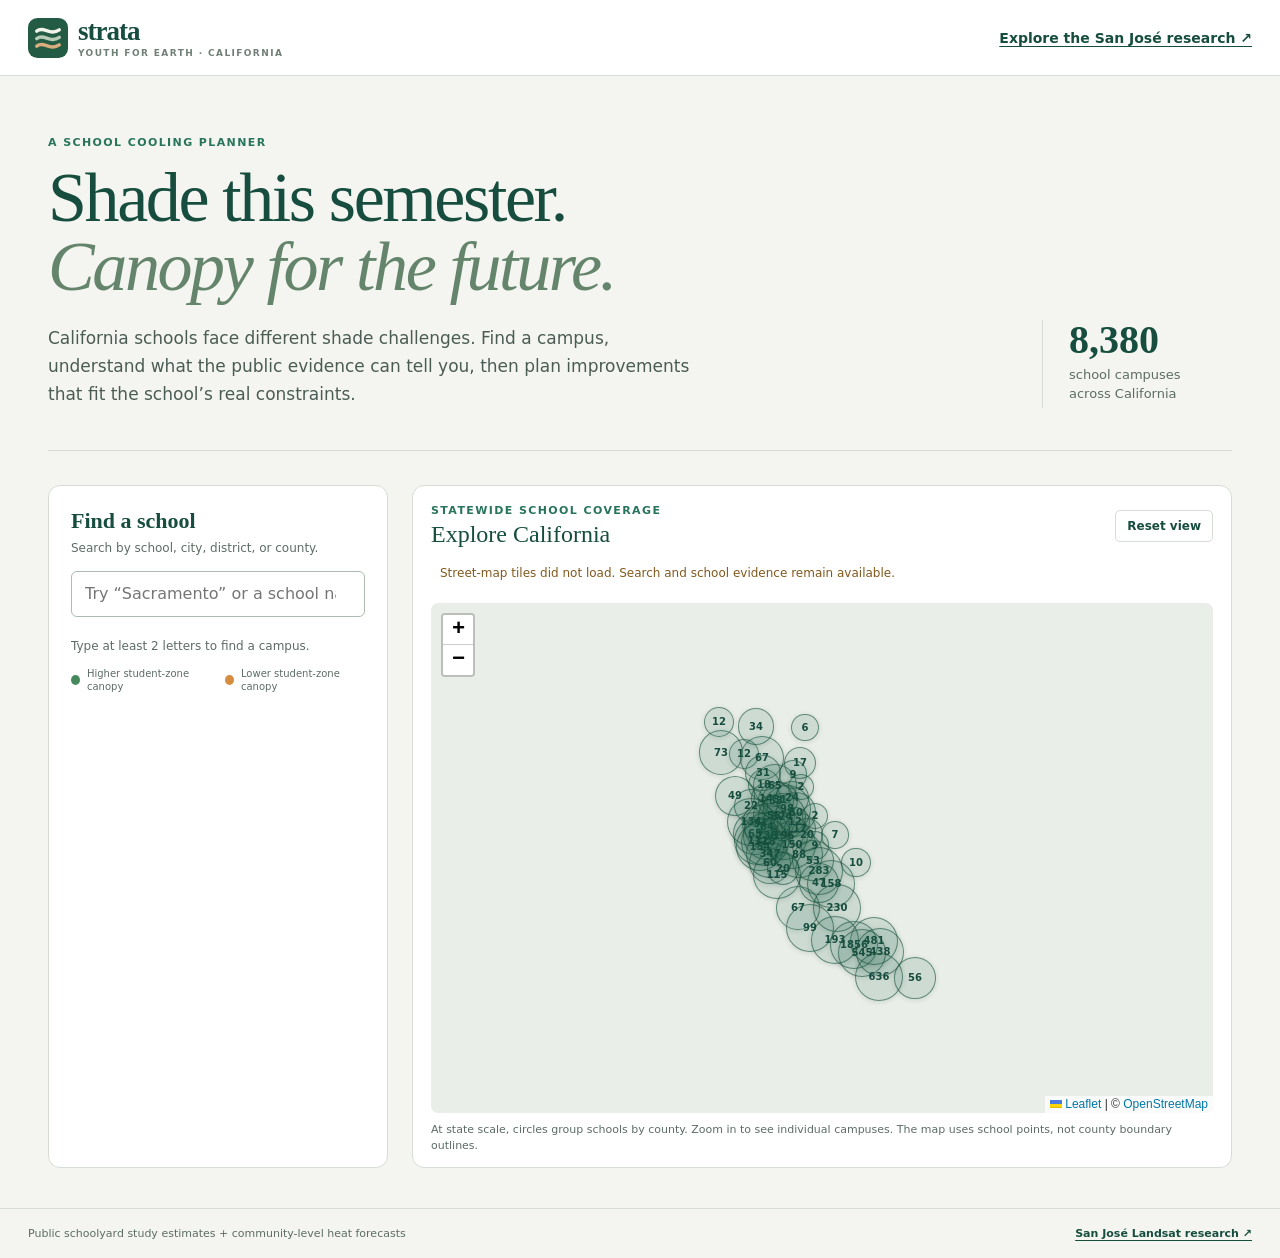
==== web/index.html @ df035cb2 "Add two-stage school cooling planner and exports" ====
<!doctype html>
<html lang="en">
<head>
  <meta charset="utf-8"><meta name="viewport" content="width=device-width, initial-scale=1">
  <meta name="theme-color" content="#f4f5f0">
  <meta name="description" content="Explore schoolyard tree canopy and dated heat-health context across California schools.">
  <title>Strata — Shade this semester. Canopy for the future.</title>
  <link rel="icon" href="icon.svg" type="image/svg+xml">
  <link rel="stylesheet" href="vendor/leaflet.css"><link rel="stylesheet" href="app.css">
</head>
<body>
  <header class="topbar"><a class="brand" href="/" aria-label="Strata home"><img src="icon.svg" alt="" width="40" height="40"><span>strata<small>YOUTH FOR EARTH · CALIFORNIA</small></span></a><a class="research-link" href="research.html">Explore the San José research ↗</a></header>
  <main>
    <section class="hero"><div><p class="eyebrow">A SCHOOL COOLING PLANNER</p><h1>Shade this semester.<br><em>Canopy for the future.</em></h1><p class="intro">California schools face different shade challenges. Find a campus, understand what the public evidence can tell you, then plan improvements that fit the school’s real constraints.</p></div><div class="hero-stat"><strong id="campus-total">—</strong><span>school campuses<br>across California</span></div></section>
    <section class="explorer" aria-label="California school explorer">
      <div class="search-panel"><label for="school-search">Find a school</label><p class="hint">Search by school, city, district, or county.</p><input id="school-search" type="search" autocomplete="off" placeholder="Try “Sacramento” or a school name" aria-controls="school-results"><div id="search-status" class="sr-only" role="status" aria-live="polite"></div><div id="school-results" class="results" aria-label="Matching schools"></div><p id="search-note" class="search-note">Type at least 2 letters to find a campus.</p><div class="map-legend"><span class="legend-dot high"></span>Higher student-zone canopy <span class="legend-dot low"></span>Lower student-zone canopy</div></div>
      <div class="map-wrap"><div class="map-heading"><div><p class="eyebrow">STATEWIDE SCHOOL COVERAGE</p><h2 id="map-heading">Explore California</h2></div><button id="map-reset" class="text-button" type="button">Reset view</button></div><p id="basemap-status" class="map-message" role="status" hidden>Street-map tiles did not load. Search and school evidence remain available.</p><div id="campus-map" role="region" tabindex="0" aria-label="Map of California school campuses"></div><p class="map-caption">At state scale, circles group schools by county. Zoom in to see individual campuses. The map uses school points, not county boundary outlines.</p></div>
    </section>
    <section id="evidence" class="evidence" aria-labelledby="evidence-title" hidden>
      <div class="evidence-heading"><div><p class="eyebrow">SCHOOL EVIDENCE</p><h2 id="evidence-title">Choose a campus</h2><p id="school-location" class="subhead"></p></div><button id="clear-selection" class="text-button" type="button">Clear selection</button></div>
      <div class="evidence-grid">
        <article class="evidence-card canopy-card"><p class="card-kicker">TREE CANOPY · 2024 STUDY LAYER</p><h3>Two different footprints</h3><div class="canopy-values"><div><span>Student-use areas</span><strong id="student-canopy">—</strong></div><div><span>Whole property</span><strong id="property-canopy">—</strong></div></div><p class="data-note">Study-reported canopy percentages for distinct areas. They cannot be subtracted to estimate usable shade. Values are estimates, not an on-site shade or planting audit; imagery acquisition date is not specified.</p><a class="source-link" href="https://www.greenschoolyards.org/tree-canopy-equity" target="_blank" rel="noreferrer">Study and methods ↗</a></article>
        <article class="evidence-card heat-card"><p class="card-kicker">COMMUNITY HEAT CONTEXT · ZIP <span id="heat-zip">—</span></p><h3 id="forecast-title">Daily heat-health forecast</h3><p id="forecast-note" class="data-note">Seven-day CalHeatScore forecast for the school ZIP area. This is not a schoolyard temperature or historical canopy measure.</p><div id="forecast-days" class="forecast-days" aria-label="Seven-day ZIP forecast"></div><p id="forecast-status" class="data-note"></p><a class="source-link" href="https://calheatscore.calepa.ca.gov/api/" target="_blank" rel="noreferrer">CalHeatScore documentation ↗</a></article>
      </div>
      <div class="next-step"><span>READY TO PLAN?</span><p>Compare a quick shade step with a longer-term canopy path using the conditions you know about this school.</p><button id="start-planning" class="plan-button" type="button" aria-controls="planner" aria-expanded="false">Build a two-stage plan ↓</button></div>
    </section>
    <section id="planner" class="planner" aria-labelledby="planner-title" hidden>
      <div class="planner-intro"><p class="eyebrow">THE STRATA TWO-STAGE PLANNER</p><h2 id="planner-title">A step for this semester.<br><em>A path to future canopy.</em></h2><p>Tell us what has been confirmed at this campus. Strata uses these answers as planning assumptions, not as school records or field observations. Choose “Not confirmed” whenever you are unsure.</p></div>
      <div class="constraint-panel"><div class="constraint-heading"><div><p class="eyebrow">SCHOOL CONDITIONS</p><h3>What do you know so far?</h3></div><button id="reset-constraints" class="text-button" type="button">Reset answers</button></div>
        <div class="constraint-grid">
          <label class="constraint"><span>When is shade most urgent?</span><select id="urgency"><option value="unknown" selected>Not set</option><option value="semester">This semester</option><option value="later">Planning ahead</option></select><small>Sets the near-term planning emphasis.</small></label>
          <label class="constraint"><span>Is usable shade confirmed where students gather?</span><select id="existing-shade"><option value="unknown">Not confirmed</option><option value="yes">Yes, confirmed</option><option value="no">No usable shade identified</option></select><small>Only confirmed shade can support a use or schedule change.</small></label>
          <label class="constraint"><span>Is tree-planting space confirmed?</span><select id="planting-space"><option value="unknown">Not confirmed</option><option value="yes">Yes, for school review</option><option value="no">No suitable space identified</option></select><small>Space still needs a facilities and site check.</small></label>
          <label class="constraint"><span>Is establishment watering available?</span><select id="watering"><option value="unknown">Not confirmed</option><option value="yes">Yes, confirmed</option><option value="limited">Limited</option><option value="no">No</option></select><small>New trees need reliable establishment water.</small></label>
          <label class="constraint"><span>Is ongoing maintenance support available?</span><select id="maintenance"><option value="unknown">Not confirmed</option><option value="yes">Yes, confirmed</option><option value="limited">Limited or unassigned</option><option value="no">No</option></select><small>Tree care needs a responsible school-approved plan.</small></label>
          <label class="constraint"><span>Are resources adequate for the proposed scope?</span><select id="resources"><option value="unknown">Not confirmed</option><option value="limited">Very limited</option><option value="some">Some resources identified</option><option value="yes">Adequate resources identified for review</option></select><small>No costs or funding awards are assumed.</small></label>
        </div>
      </div>
      <div id="plan-results" class="plan-results" aria-live="polite" aria-atomic="true"></div>
      <section class="planning-tools" aria-labelledby="calculator-title">
        <div class="tools-heading"><p class="eyebrow">OPTIONAL PLANNING ESTIMATE</p><h3 id="calculator-title">How much shade opportunity could this serve?</h3><p>Enter the students present and the activity time. Add distinct shaded capacity for each horizon only if your team has a credible estimate. Strata never infers capacity from canopy or tree counts.</p></div>
        <div class="calculator-grid">
          <label class="calc-field"><span>Students present</span><input id="calc-students" type="number" min="0" max="100000" step="1" inputmode="numeric" placeholder="e.g. 120"><small>User-entered attendance</small></label>
          <label class="calc-field"><span>Activity duration (minutes)</span><input id="calc-minutes" type="number" min="1" max="600" step="1" inputmode="numeric" placeholder="e.g. 25"><small>One activity period</small></label>
          <label class="calc-field"><span>Near-term distinct shaded capacity</span><input id="calc-near-capacity" type="number" min="0" max="100000" step="1" inputmode="numeric" placeholder="Enter only if known"><small>User-entered, not a canopy conversion</small></label>
          <label class="calc-field"><span>Future distinct shaded capacity</span><input id="calc-future-capacity" type="number" min="0" max="100000" step="1" inputmode="numeric" placeholder="Enter only if known"><small>Separate estimate for the future proposal</small></label>
        </div>
        <div class="estimate-grid" aria-live="polite">
          <article class="estimate-card"><p class="card-kicker">NEAR-TERM</p><p id="near-estimate" class="estimate-value">Add your assumptions</p><p id="near-estimate-note" class="data-note">Hypothetical planning estimate; no field capacity is known.</p></article>
          <article class="estimate-card"><p class="card-kicker">FUTURE CANOPY</p><p id="future-estimate" class="estimate-value">Add your assumptions</p><p id="future-estimate-note" class="data-note">Calculated separately. The two horizons are not added together.</p></article>
        </div>
        <p class="estimate-boundary">Estimate = min(students present, distinct shaded capacity) × activity minutes. These are student-minutes of potential shade opportunity, not measured shade, cooling, health, or emissions outcomes. The near-term and future estimates describe separate plans and must not be summed.</p>
      </section>
      <section class="proposal-tools" aria-labelledby="proposal-title">
        <div class="tools-heading"><p class="eyebrow">SAVE AND SHARE</p><h3 id="proposal-title">Make a school-ready proposal</h3><p>Your draft is saved on this browser and device only. Avoid entering personal information. Downloads include the public data sources and your planning assumptions.</p></div>
        <label class="note-field" for="proposal-notes">Team notes for the school conversation <span>(optional)</span><textarea id="proposal-notes" rows="4" maxlength="1200" placeholder="Questions to ask facilities, students, or the school community"></textarea></label>
        <div class="proposal-actions"><button id="print-proposal" class="plan-button" type="button">Print proposal</button><button id="download-csv" class="text-button" type="button">Download CSV</button><button id="clear-draft" class="text-button" type="button">Clear saved draft</button><span id="draft-status" role="status" aria-live="polite">Draft saves on this device when you make changes.</span></div>
      </section>
      <section id="proposal-print" class="proposal-print" aria-label="Printable school proposal" hidden></section>
      <p class="planner-boundary">These are planning candidates, not site approvals. The project has no field observations and does not estimate shade capacity, cooling, health benefits, or emissions savings. Structures require school facilities review; tree sites and care plans require school confirmation.</p>
    </section>
  </main>
  <footer><span>Public schoolyard study estimates + community-level heat forecasts</span><a href="research.html">San José Landsat research ↗</a></footer>
  <script src="vendor/leaflet.js"></script><script src="planner-rules.js"></script><script src="planner-calculator.js"></script><script src="planner-exports.js"></script><script src="app.js" defer></script>
</body></html>
---- web/vendor/leaflet.css ----
/* required styles */

.leaflet-pane,
.leaflet-tile,
.leaflet-marker-icon,
.leaflet-marker-shadow,
.leaflet-tile-container,
.leaflet-pane > svg,
.leaflet-pane > canvas,
.leaflet-zoom-box,
.leaflet-image-layer,
.leaflet-layer {
	position: absolute;
	left: 0;
	top: 0;
	}
.leaflet-container {
	overflow: hidden;
	}
.leaflet-tile,
.leaflet-marker-icon,
.leaflet-marker-shadow {
	-webkit-user-select: none;
	   -moz-user-select: none;
	        user-select: none;
	  -webkit-user-drag: none;
	}
/* Prevents IE11 from highlighting tiles in blue */
.leaflet-tile::selection {
	background: transparent;
}
/* Safari renders non-retina tile on retina better with this, but Chrome is worse */
.leaflet-safari .leaflet-tile {
	image-rendering: -webkit-optimize-contrast;
	}
/* hack that prevents hw layers "stretching" when loading new tiles */
.leaflet-safari .leaflet-tile-container {
	width: 1600px;
	height: 1600px;
	-webkit-transform-origin: 0 0;
	}
.leaflet-marker-icon,
.leaflet-marker-shadow {
	display: block;
	}
/* .leaflet-container svg: reset svg max-width decleration shipped in Joomla! (joomla.org) 3.x */
/* .leaflet-container img: map is broken in FF if you have max-width: 100% on tiles */
.leaflet-container .leaflet-overlay-pane svg {
	max-width: none !important;
	max-height: none !important;
	}
.leaflet-container .leaflet-marker-pane img,
.leaflet-container .leaflet-shadow-pane img,
.leaflet-container .leaflet-tile-pane img,
.leaflet-container img.leaflet-image-layer,
.leaflet-container .leaflet-tile {
	max-width: none !important;
	max-height: none !important;
	width: auto;
	padding: 0;
	}

.leaflet-container img.leaflet-tile {
	/* See: https://bugs.chromium.org/p/chromium/issues/detail?id=600120 */
	mix-blend-mode: plus-lighter;
}

.leaflet-container.leaflet-touch-zoom {
	-ms-touch-action: pan-x pan-y;
	touch-action: pan-x pan-y;
	}
.leaflet-container.leaflet-touch-drag {
	-ms-touch-action: pinch-zoom;
	/* Fallback for FF which doesn't support pinch-zoom */
	touch-action: none;
	touch-action: pinch-zoom;
}
.leaflet-container.leaflet-touch-drag.leaflet-touch-zoom {
	-ms-touch-action: none;
	touch-action: none;
}
.leaflet-container {
	-webkit-tap-highlight-color: transparent;
}
.leaflet-container a {
	-webkit-tap-highlight-color: rgba(51, 181, 229, 0.4);
}
.leaflet-tile {
	filter: inherit;
	visibility: hidden;
	}
.leaflet-tile-loaded {
	visibility: inherit;
	}
.leaflet-zoom-box {
	width: 0;
	height: 0;
	-moz-box-sizing: border-box;
	     box-sizing: border-box;
	z-index: 800;
	}
/* workaround for https://bugzilla.mozilla.org/show_bug.cgi?id=888319 */
.leaflet-overlay-pane svg {
	-moz-user-select: none;
	}

.leaflet-pane         { z-index: 400; }

.leaflet-tile-pane    { z-index: 200; }
.leaflet-overlay-pane { z-index: 400; }
.leaflet-shadow-pane  { z-index: 500; }
.leaflet-marker-pane  { z-index: 600; }
.leaflet-tooltip-pane   { z-index: 650; }
.leaflet-popup-pane   { z-index: 700; }

.leaflet-map-pane canvas { z-index: 100; }
.leaflet-map-pane svg    { z-index: 200; }

.leaflet-vml-shape {
	width: 1px;
	height: 1px;
	}
.lvml {
	behavior: url(#default#VML);
	display: inline-block;
	position: absolute;
	}


/* control positioning */

.leaflet-control {
	position: relative;
	z-index: 800;
	pointer-events: visiblePainted; /* IE 9-10 doesn't have auto */
	pointer-events: auto;
	}
.leaflet-top,
.leaflet-bottom {
	position: absolute;
	z-index: 1000;
	pointer-events: none;
	}
.leaflet-top {
	top: 0;
	}
.leaflet-right {
	right: 0;
	}
.leaflet-bottom {
	bottom: 0;
	}
.leaflet-left {
	left: 0;
	}
.leaflet-control {
	float: left;
	clear: both;
	}
.leaflet-right .leaflet-control {
	float: right;
	}
.leaflet-top .leaflet-control {
	margin-top: 10px;
	}
.leaflet-bottom .leaflet-control {
	margin-bottom: 10px;
	}
.leaflet-left .leaflet-control {
	margin-left: 10px;
	}
.leaflet-right .leaflet-control {
	margin-right: 10px;
	}


/* zoom and fade animations */

.leaflet-fade-anim .leaflet-popup {
	opacity: 0;
	-webkit-transition: opacity 0.2s linear;
	   -moz-transition: opacity 0.2s linear;
	        transition: opacity 0.2s linear;
	}
.leaflet-fade-anim .leaflet-map-pane .leaflet-popup {
	opacity: 1;
	}
.leaflet-zoom-animated {
	-webkit-transform-origin: 0 0;
	    -ms-transform-origin: 0 0;
	        transform-origin: 0 0;
	}
svg.leaflet-zoom-animated {
	will-change: transform;
}

.leaflet-zoom-anim .leaflet-zoom-animated {
	-webkit-transition: -webkit-transform 0.25s cubic-bezier(0,0,0.25,1);
	   -moz-transition:    -moz-transform 0.25s cubic-bezier(0,0,0.25,1);
	        transition:         transform 0.25s cubic-bezier(0,0,0.25,1);
	}
.leaflet-zoom-anim .leaflet-tile,
.leaflet-pan-anim .leaflet-tile {
	-webkit-transition: none;
	   -moz-transition: none;
	        transition: none;
	}

.leaflet-zoom-anim .leaflet-zoom-hide {
	visibility: hidden;
	}


/* cursors */

.leaflet-interactive {
	cursor: pointer;
	}
.leaflet-grab {
	cursor: -webkit-grab;
	cursor:    -moz-grab;
	cursor:         grab;
	}
.leaflet-crosshair,
.leaflet-crosshair .leaflet-interactive {
	cursor: crosshair;
	}
.leaflet-popup-pane,
.leaflet-control {
	cursor: auto;
	}
.leaflet-dragging .leaflet-grab,
.leaflet-dragging .leaflet-grab .leaflet-interactive,
.leaflet-dragging .leaflet-marker-draggable {
	cursor: move;
	cursor: -webkit-grabbing;
	cursor:    -moz-grabbing;
	cursor:         grabbing;
	}

/* marker & overlays interactivity */
.leaflet-marker-icon,
.leaflet-marker-shadow,
.leaflet-image-layer,
.leaflet-pane > svg path,
.leaflet-tile-container {
	pointer-events: none;
	}

.leaflet-marker-icon.leaflet-interactive,
.leaflet-image-layer.leaflet-interactive,
.leaflet-pane > svg path.leaflet-interactive,
svg.leaflet-image-layer.leaflet-interactive path {
	pointer-events: visiblePainted; /* IE 9-10 doesn't have auto */
	pointer-events: auto;
	}

/* visual tweaks */

.leaflet-container {
	background: #ddd;
	outline-offset: 1px;
	}
.leaflet-container a {
	color: #0078A8;
	}
.leaflet-zoom-box {
	border: 2px dotted #38f;
	background: rgba(255,255,255,0.5);
	}


/* general typography */
.leaflet-container {
	font-family: "Helvetica Neue", Arial, Helvetica, sans-serif;
	font-size: 12px;
	font-size: 0.75rem;
	line-height: 1.5;
	}


/* general toolbar styles */

.leaflet-bar {
	box-shadow: 0 1px 5px rgba(0,0,0,0.65);
	border-radius: 4px;
	}
.leaflet-bar a {
	background-color: #fff;
	border-bottom: 1px solid #ccc;
	width: 26px;
	height: 26px;
	line-height: 26px;
	display: block;
	text-align: center;
	text-decoration: none;
	color: black;
	}
.leaflet-bar a,
.leaflet-control-layers-toggle {
	background-position: 50% 50%;
	background-repeat: no-repeat;
	display: block;
	}
.leaflet-bar a:hover,
.leaflet-bar a:focus {
	background-color: #f4f4f4;
	}
.leaflet-bar a:first-child {
	border-top-left-radius: 4px;
	border-top-right-radius: 4px;
	}
.leaflet-bar a:last-child {
	border-bottom-left-radius: 4px;
	border-bottom-right-radius: 4px;
	border-bottom: none;
	}
.leaflet-bar a.leaflet-disabled {
	cursor: default;
	background-color: #f4f4f4;
	color: #bbb;
	}

.leaflet-touch .leaflet-bar a {
	width: 30px;
	height: 30px;
	line-height: 30px;
	}
.leaflet-touch .leaflet-bar a:first-child {
	border-top-left-radius: 2px;
	border-top-right-radius: 2px;
	}
.leaflet-touch .leaflet-bar a:last-child {
	border-bottom-left-radius: 2px;
	border-bottom-right-radius: 2px;
	}

/* zoom control */

.leaflet-control-zoom-in,
.leaflet-control-zoom-out {
	font: bold 18px 'Lucida Console', Monaco, monospace;
	text-indent: 1px;
	}

.leaflet-touch .leaflet-control-zoom-in, .leaflet-touch .leaflet-control-zoom-out  {
	font-size: 22px;
	}


/* layers control */

.leaflet-control-layers {
	box-shadow: 0 1px 5px rgba(0,0,0,0.4);
	background: #fff;
	border-radius: 5px;
	}
.leaflet-control-layers-toggle {
	background-image: url(images/layers.png);
	width: 36px;
	height: 36px;
	}
.leaflet-retina .leaflet-control-layers-toggle {
	background-image: url(images/layers-2x.png);
	background-size: 26px 26px;
	}
.leaflet-touch .leaflet-control-layers-toggle {
	width: 44px;
	height: 44px;
	}
.leaflet-control-layers .leaflet-control-layers-list,
.leaflet-control-layers-expanded .leaflet-control-layers-toggle {
	display: none;
	}
.leaflet-control-layers-expanded .leaflet-control-layers-list {
	display: block;
	position: relative;
	}
.leaflet-control-layers-expanded {
	padding: 6px 10px 6px 6px;
	color: #333;
	background: #fff;
	}
.leaflet-control-layers-scrollbar {
	overflow-y: scroll;
	overflow-x: hidden;
	padding-right: 5px;
	}
.leaflet-control-layers-selector {
	margin-top: 2px;
	position: relative;
	top: 1px;
	}
.leaflet-control-layers label {
	display: block;
	font-size: 13px;
	font-size: 1.08333em;
	}
.leaflet-control-layers-separator {
	height: 0;
	border-top: 1px solid #ddd;
	margin: 5px -10px 5px -6px;
	}

/* Default icon URLs */
.leaflet-default-icon-path { /* used only in path-guessing heuristic, see L.Icon.Default */
	background-image: url(images/marker-icon.png);
	}


/* attribution and scale controls */

.leaflet-container .leaflet-control-attribution {
	background: #fff;
	background: rgba(255, 255, 255, 0.8);
	margin: 0;
	}
.leaflet-control-attribution,
.leaflet-control-scale-line {
	padding: 0 5px;
	color: #333;
	line-height: 1.4;
	}
.leaflet-control-attribution a {
	text-decoration: none;
	}
.leaflet-control-attribution a:hover,
.leaflet-control-attribution a:focus {
	text-decoration: underline;
	}
.leaflet-attribution-flag {
	display: inline !important;
	vertical-align: baseline !important;
	width: 1em;
	height: 0.6669em;
	}
.leaflet-left .leaflet-control-scale {
	margin-left: 5px;
	}
.leaflet-bottom .leaflet-control-scale {
	margin-bottom: 5px;
	}
.leaflet-control-scale-line {
	border: 2px solid #777;
	border-top: none;
	line-height: 1.1;
	padding: 2px 5px 1px;
	white-space: nowrap;
	-moz-box-sizing: border-box;
	     box-sizing: border-box;
	background: rgba(255, 255, 255, 0.8);
	text-shadow: 1px 1px #fff;
	}
.leaflet-control-scale-line:not(:first-child) {
	border-top: 2px solid #777;
	border-bottom: none;
	margin-top: -2px;
	}
.leaflet-control-scale-line:not(:first-child):not(:last-child) {
	border-bottom: 2px solid #777;
	}

.leaflet-touch .leaflet-control-attribution,
.leaflet-touch .leaflet-control-layers,
.leaflet-touch .leaflet-bar {
	box-shadow: none;
	}
.leaflet-touch .leaflet-control-layers,
.leaflet-touch .leaflet-bar {
	border: 2px solid rgba(0,0,0,0.2);
	background-clip: padding-box;
	}


/* popup */

.leaflet-popup {
	position: absolute;
	text-align: center;
	margin-bottom: 20px;
	}
.leaflet-popup-content-wrapper {
	padding: 1px;
	text-align: left;
	border-radius: 12px;
	}
.leaflet-popup-content {
	margin: 13px 24px 13px 20px;
	line-height: 1.3;
	font-size: 13px;
	font-size: 1.08333em;
	min-height: 1px;
	}
.leaflet-popup-content p {
	margin: 17px 0;
	margin: 1.3em 0;
	}
.leaflet-popup-tip-container {
	width: 40px;
	height: 20px;
	position: absolute;
	left: 50%;
	margin-top: -1px;
	margin-left: -20px;
	overflow: hidden;
	pointer-events: none;
	}
.leaflet-popup-tip {
	width: 17px;
	height: 17px;
	padding: 1px;

	margin: -10px auto 0;
	pointer-events: auto;

	-webkit-transform: rotate(45deg);
	   -moz-transform: rotate(45deg);
	    -ms-transform: rotate(45deg);
	        transform: rotate(45deg);
	}
.leaflet-popup-content-wrapper,
.leaflet-popup-tip {
	background: white;
	color: #333;
	box-shadow: 0 3px 14px rgba(0,0,0,0.4);
	}
.leaflet-container a.leaflet-popup-close-button {
	position: absolute;
	top: 0;
	right: 0;
	border: none;
	text-align: center;
	width: 24px;
	height: 24px;
	font: 16px/24px Tahoma, Verdana, sans-serif;
	color: #757575;
	text-decoration: none;
	background: transparent;
	}
.leaflet-container a.leaflet-popup-close-button:hover,
.leaflet-container a.leaflet-popup-close-button:focus {
	color: #585858;
	}
.leaflet-popup-scrolled {
	overflow: auto;
	}

.leaflet-oldie .leaflet-popup-content-wrapper {
	-ms-zoom: 1;
	}
.leaflet-oldie .leaflet-popup-tip {
	width: 24px;
	margin: 0 auto;

	-ms-filter: "progid:DXImageTransform.Microsoft.Matrix(M11=0.70710678, M12=0.70710678, M21=-0.70710678, M22=0.70710678)";
	filter: progid:DXImageTransform.Microsoft.Matrix(M11=0.70710678, M12=0.70710678, M21=-0.70710678, M22=0.70710678);
	}

.leaflet-oldie .leaflet-control-zoom,
.leaflet-oldie .leaflet-control-layers,
.leaflet-oldie .leaflet-popup-content-wrapper,
.leaflet-oldie .leaflet-popup-tip {
	border: 1px solid #999;
	}


/* div icon */

.leaflet-div-icon {
	background: #fff;
	border: 1px solid #666;
	}


/* Tooltip */
/* Base styles for the element that has a tooltip */
.leaflet-tooltip {
	position: absolute;
	padding: 6px;
	background-color: #fff;
	border: 1px solid #fff;
	border-radius: 3px;
	color: #222;
	white-space: nowrap;
	-webkit-user-select: none;
	-moz-user-select: none;
	-ms-user-select: none;
	user-select: none;
	pointer-events: none;
	box-shadow: 0 1px 3px rgba(0,0,0,0.4);
	}
.leaflet-tooltip.leaflet-interactive {
	cursor: pointer;
	pointer-events: auto;
	}
.leaflet-tooltip-top:before,
.leaflet-tooltip-bottom:before,
.leaflet-tooltip-left:before,
.leaflet-tooltip-right:before {
	position: absolute;
	pointer-events: none;
	border: 6px solid transparent;
	background: transparent;
	content: "";
	}

/* Directions */

.leaflet-tooltip-bottom {
	margin-top: 6px;
}
.leaflet-tooltip-top {
	margin-top: -6px;
}
.leaflet-tooltip-bottom:before,
.leaflet-tooltip-top:before {
	left: 50%;
	margin-left: -6px;
	}
.leaflet-tooltip-top:before {
	bottom: 0;
	margin-bottom: -12px;
	border-top-color: #fff;
	}
.leaflet-tooltip-bottom:before {
	top: 0;
	margin-top: -12px;
	margin-left: -6px;
	border-bottom-color: #fff;
	}
.leaflet-tooltip-left {
	margin-left: -6px;
}
.leaflet-tooltip-right {
	margin-left: 6px;
}
.leaflet-tooltip-left:before,
.leaflet-tooltip-right:before {
	top: 50%;
	margin-top: -6px;
	}
.leaflet-tooltip-left:before {
	right: 0;
	margin-right: -12px;
	border-left-color: #fff;
	}
.leaflet-tooltip-right:before {
	left: 0;
	margin-left: -12px;
	border-right-color: #fff;
	}

/* Printing */

@media print {
	/* Prevent printers from removing background-images of controls. */
	.leaflet-control {
		-webkit-print-color-adjust: exact;
		print-color-adjust: exact;
		}
	}
---- web/app.css ----
:root{--forest:#174d3f;--green:#28745d;--mint:#e6efe8;--paper:#f4f5f0;--ink:#1d2e29;--muted:#5d6c65;--line:#d5ddd6;--gold:#e2b865;--card:#fff;--soft:#f2f6f1;--mint-hover:#f0f5f0;--map-fallback:#e9eee8;--deep-green:#174d3f;--on-deep:#fff;--serif:Georgia,'Times New Roman',serif;font-family:Inter,ui-sans-serif,system-ui,-apple-system,sans-serif;color:var(--ink);background:var(--paper);font-synthesis:none}*{box-sizing:border-box}body{margin:0}.topbar{height:76px;display:flex;align-items:center;justify-content:space-between;padding:0 max(28px,calc((100vw - 1240px)/2));border-bottom:1px solid var(--line);background:var(--card)}.brand{display:flex;align-items:center;gap:10px;text-decoration:none;color:var(--forest);font-family:var(--serif);font-size:27px;font-weight:700;letter-spacing:-1px}.brand img{object-fit:contain}.brand small{display:block;font:600 9px/1.4 system-ui,sans-serif;letter-spacing:1.4px;color:#718077}.research-link,footer a,.source-link{color:var(--forest);font-weight:650;text-decoration-thickness:1px;text-underline-offset:3px}.research-link{font-size:14px}main{max-width:1240px;margin:0 auto;padding:0 28px}.hero{display:flex;align-items:flex-end;justify-content:space-between;padding:60px 0 42px;border-bottom:1px solid var(--line);gap:36px}.eyebrow,.card-kicker{margin:0 0 14px;color:var(--green);font-size:11px;font-weight:750;letter-spacing:1.4px}.hero h1{margin:0;font:500 clamp(42px,6vw,70px)/.99 var(--serif);letter-spacing:-2.4px;color:var(--forest)}h1 em{font-weight:400;color:#64846b}.intro{max-width:660px;font-size:17px;line-height:1.65;color:#4b5c54;margin:22px 0 0}.hero-stat{min-width:190px;padding:0 0 5px 26px;border-left:1px solid var(--line);display:flex;flex-direction:column;gap:6px;color:var(--muted);font-size:13px;line-height:1.4}.hero-stat strong{color:var(--forest);font:600 40px/1 var(--serif)}.explorer{display:grid;grid-template-columns:340px minmax(0,1fr);gap:24px;padding:34px 0 40px}.search-panel,.map-wrap,.evidence-card{background:var(--card);border:1px solid var(--line);border-radius:12px}.search-panel{padding:22px;align-self:stretch}.search-panel>label{font:600 22px var(--serif);color:var(--forest)}.hint,.search-note{color:var(--muted);font-size:12px;line-height:1.5}.hint{margin:5px 0 14px}input[type=search]{width:100%;height:46px;border:1px solid #aebbb1;border-radius:6px;padding:0 13px;font:inherit;color:var(--ink);background:var(--card)}input:focus-visible,button:focus-visible,a:focus-visible,#campus-map:focus-visible{outline:3px solid #c58d33;outline-offset:2px}.results{max-height:412px;overflow:auto;margin-top:10px}.result{display:block;text-align:left;width:100%;border:0;border-bottom:1px solid var(--line);background:var(--card);padding:12px 8px;cursor:pointer;color:var(--ink)}.result:hover,.result[aria-current=true]{background:var(--mint-hover)}.result strong{display:block;font-size:13px;line-height:1.35}.result span{display:block;margin-top:3px;color:var(--muted);font-size:11px}.search-note{min-height:20px;margin:10px 0}.map-legend{display:flex;align-items:center;gap:7px;font-size:10px;color:var(--muted);line-height:1.3;margin-top:10px}.legend-dot{width:10px;height:10px;border-radius:50%;display:inline-block}.legend-dot.high{background:#448a5c}.legend-dot.low{background:#d58c3f;margin-left:4px}.map-wrap{padding:18px 18px 12px;min-width:0}.map-heading{display:flex;justify-content:space-between;align-items:center}.map-heading .eyebrow{margin-bottom:4px}.map-heading h2{font:500 24px var(--serif);color:var(--forest);margin:0}.text-button{border:1px solid var(--line);background:var(--card);border-radius:5px;padding:8px 11px;font:600 12px system-ui;color:var(--forest);cursor:pointer}.text-button:hover{background:var(--mint)}#campus-map{height:510px;width:100%;margin-top:14px;border-radius:7px;background:var(--map-fallback);z-index:0}.map-caption{font-size:11px;line-height:1.5;color:var(--muted);margin:9px 0 0}.map-message{font-size:12px;color:#81591d;background:var(--card)5df;padding:9px;border-radius:4px;margin:9px 0 0}.evidence{padding:16px 0 46px;scroll-margin-top:18px}.evidence-heading{display:flex;justify-content:space-between;align-items:center;margin-bottom:18px}.evidence-heading .eyebrow{margin-bottom:5px}.evidence-heading h2{font:500 34px var(--serif);color:var(--forest);margin:0}.subhead{margin:5px 0 0;color:var(--muted);font-size:14px}.evidence-grid{display:grid;grid-template-columns:1fr 1fr;gap:16px}.evidence-card{padding:22px}.card-kicker{font-size:10px;margin-bottom:10px}.evidence-card h3{font:500 24px var(--serif);color:var(--forest);margin:0 0 18px}.canopy-values{display:grid;grid-template-columns:1fr 1fr;gap:12px}.canopy-values>div{background:var(--soft);border-radius:6px;padding:14px}.canopy-values span{display:block;color:var(--muted);font-size:12px}.canopy-values strong{display:block;margin-top:5px;color:var(--forest);font:600 34px var(--serif)}.data-note{font-size:12px;line-height:1.55;color:#58675f;margin:14px 0}.source-link{font-size:12px}.forecast-days{display:grid;grid-template-columns:repeat(7,1fr);gap:6px}.forecast-day{background:var(--soft);border-radius:5px;text-align:center;padding:9px 2px}.forecast-day span{display:block;color:var(--muted);font-size:10px}.forecast-day strong{display:block;margin-top:6px;color:var(--forest);font-size:14px}.forecast-day.unavailable{background:#f4f4f1}.forecast-day.unavailable strong{color:#768078;font-size:10px}.next-step{margin-top:18px;background:var(--forest);color:var(--card);border-radius:9px;padding:18px 21px;display:flex;align-items:center;gap:20px}.next-step>span:first-child{color:#c7deca;font-size:10px;letter-spacing:1.2px;font-weight:750;white-space:nowrap}.next-step p{margin:0;line-height:1.5;font-size:13px;flex:1}.coming-soon{font-size:9px;letter-spacing:.8px;color:#d7e3d8;text-align:right;max-width:150px}footer{border-top:1px solid var(--line);padding:18px max(28px,calc((100vw - 1240px)/2));display:flex;justify-content:space-between;gap:20px;font-size:11px;color:var(--muted)}.sr-only{position:absolute;width:1px;height:1px;padding:0;margin:-1px;overflow:hidden;clip:rect(0,0,0,0);white-space:nowrap;border:0}.county-marker{background:rgba(27,94,69,.13);border:1px solid rgba(24,83,60,.6);border-radius:50%;color:var(--forest);display:flex;align-items:center;justify-content:center;font:700 10px system-ui;box-shadow:0 1px 5px #193a2b25}.campus-marker{stroke:var(--card);stroke-width:1;fill-opacity:.78}.campus-marker.selected{stroke:#173c31;stroke-width:3;fill-opacity:1}@media(max-width:900px){.explorer{grid-template-columns:290px minmax(0,1fr);gap:14px}.search-panel{padding:16px}.results{max-height:350px}#campus-map{height:480px}.next-step{flex-wrap:wrap;gap:9px 16px}.coming-soon{max-width:none;text-align:left}}@media(max-width:680px){.topbar{height:64px;padding:0 17px}.brand{font-size:23px}.brand img{width:34px;height:34px}.research-link{font-size:11px}main{padding:0 16px}.hero{padding:40px 0 26px;display:block}.hero h1{font-size:48px}.intro{font-size:15px}.hero-stat{margin-top:25px;padding-left:14px;min-width:0}.hero-stat strong{font-size:32px}.explorer{display:flex;flex-direction:column;padding-top:22px}.search-panel{order:2}.map-wrap{order:1;padding:14px}.map-heading h2{font-size:21px}#campus-map{height:370px}.results{max-height:260px}.evidence-heading h2{font-size:29px}.evidence-grid{grid-template-columns:1fr}.evidence-card{padding:18px}.next-step{display:block}.next-step p{margin:8px 0}.coming-soon{display:block;margin-top:12px}footer{padding:15px 16px;flex-direction:column}}

@media(prefers-color-scheme:dark){:root{--forest:#a9d6bb;--green:#93c7a6;--paper:#111b17;--ink:#e8eee9;--muted:#b4c2ba;--line:#35463d;--card:#19251f;--soft:#24362d;--mint-hover:#263a30;--map-fallback:#24352d}body{background:var(--paper);color:var(--ink)}.topbar,.search-panel,.map-wrap,.evidence-card,.result,.text-button,input[type=search]{background:var(--card);color:var(--ink)}.brand,.research-link,footer a,.source-link,.map-heading h2,.evidence-heading h2,.evidence-card h3,.canopy-values strong,.forecast-day strong{color:var(--forest)}.hero h1{color:var(--forest)}.hero h1 em{color:#b2c9b0}.intro,.hint,.search-note,.subhead,.map-caption,.data-note,.hero-stat,footer{color:var(--muted)}.result:hover,.result[aria-current=true]{background:var(--mint-hover)}.map-message{color:#f0d69b;background:#443820}.county-marker{background:rgba(15,31,24,.88);border-color:#8cbea0;color:#c7e5d1}.leaflet-control-zoom a{background:var(--card);color:var(--ink);border-color:var(--line)}.leaflet-control-attribution{background:rgba(25,37,31,.85)!important;color:#d3ded7!important}.leaflet-control-attribution a{color:#a9d6bb!important}.next-step{background:var(--deep-green);color:var(--on-deep)}.forecast-day.unavailable{background:#24312b}.canopy-values>div{background:var(--soft)}}
.plan-button{border:1px solid #d7e5d8;border-radius:5px;background:transparent;color:var(--on-deep);padding:10px 13px;font:650 12px system-ui;white-space:nowrap;cursor:pointer}.plan-button:hover{background:rgba(255,255,255,.12)}.planner{padding:38px 0 52px;scroll-margin-top:18px}.planner-intro{max-width:760px;margin:0 0 24px}.planner-intro .eyebrow{margin-bottom:10px}.planner-intro h2{font:500 clamp(34px,4vw,48px)/1.05 var(--serif);letter-spacing:-1px;color:var(--forest);margin:0}.planner-intro h2 em{color:#64846b;font-weight:400}.planner-intro>p:last-child{max-width:720px;color:var(--muted);font-size:14px;line-height:1.6;margin:12px 0 0}.constraint-panel{padding:22px;background:var(--card);border:1px solid var(--line);border-radius:10px}.constraint-heading{display:flex;justify-content:space-between;align-items:center;gap:14px}.constraint-heading .eyebrow{margin:0 0 4px}.constraint-heading h3{margin:0;color:var(--forest);font:500 23px var(--serif)}.constraint-grid{display:grid;grid-template-columns:repeat(3,minmax(0,1fr));gap:14px;margin-top:18px}.constraint{display:flex;flex-direction:column;gap:7px;padding:14px;border-radius:7px;background:var(--soft);border:1px solid var(--line)}.constraint>span{font-size:12px;font-weight:700;line-height:1.4;color:var(--ink)}.constraint select{width:100%;min-height:40px;border:1px solid #aebbb1;border-radius:5px;background:var(--card);color:var(--ink);padding:7px 9px;font:12px system-ui}.constraint small{color:var(--muted);font-size:10px;line-height:1.4}.plan-results{margin-top:25px}.plan-for{color:var(--muted);font-size:12px;margin:0 0 11px}.plan-stages{display:grid;grid-template-columns:1fr 1fr;gap:15px;position:relative}.recommendation{background:var(--card);border:1px solid var(--line);border-top:4px solid var(--green);border-radius:9px;padding:18px;min-width:0}.recommendation.status-confirm{border-top-color:#aa7d2c}.recommendation.status-blocked{border-top-color:#a95847}.recommendation-header{display:flex;justify-content:space-between;align-items:flex-start;gap:8px}.recommendation .card-kicker{margin:0;font-size:9px}.status-badge{display:inline-flex;align-items:center;gap:5px;padding:5px 7px;border-radius:4px;background:#e5f1e8;color:#22563b;font-size:9px;line-height:1.25;font-weight:750;text-align:center}.status-badge:before{content:'✓';font-size:11px}.status-badge-confirm{background:#f4eddb;color:#6f5015}.status-badge-confirm:before{content:'?';font-weight:800}.status-badge-blocked{background:#f5e7e3;color:#813f32}.status-badge-blocked:before{content:'×';font-size:13px}.recommendation h3{font:500 22px/1.18 var(--serif);color:var(--forest);margin:14px 0 8px}.recommendation-timing{display:inline-block;background:var(--soft);padding:5px 8px;border-radius:4px;color:var(--muted);font-size:10px;font-weight:700;margin:0 0 12px}.recommendation-explanation{color:var(--ink);font-size:13px;line-height:1.55;margin:0 0 14px}.gate-title{font-size:10px;font-weight:750;letter-spacing:.7px;text-transform:uppercase;color:var(--muted);margin:12px 0 6px}.gate-list{margin:0 0 15px;padding-left:17px;color:var(--muted);font-size:11px;line-height:1.5}.recommendation-next{border-top:1px solid var(--line);padding-top:11px;color:var(--muted);font-size:11px;line-height:1.5;margin:12px 0 0}.recommendation-next strong{color:var(--forest)}.assumption-note,.planner-boundary{color:var(--muted);font-size:11px;line-height:1.55}.assumption-note{margin:12px 0 0}.planner-boundary{margin:18px 0 0;padding-left:12px;border-left:3px solid var(--line)}@media(max-width:850px){.constraint-grid{grid-template-columns:repeat(2,minmax(0,1fr))}}@media(max-width:680px){.next-step{display:flex;flex-direction:column;align-items:flex-start}.constraint-panel{padding:16px}.constraint-grid,.plan-stages{grid-template-columns:1fr}.constraint-heading h3{font-size:20px}.recommendation{padding:16px}.recommendation h3{font-size:20px}}
@media(prefers-color-scheme:dark){.planner-intro h2 em{color:#b2c9b0}.constraint,.recommendation{background:var(--card)}.constraint select{border-color:var(--line)}.plan-button{border-color:#547661}.status-badge{background:#254b36;color:#d0eed8}.status-badge-confirm{background:#493d22;color:#f2d996}.status-badge-blocked{background:#4a2c27;color:#efbbb0}.recommendation.status-confirm{border-top-color:#c39a45}.recommendation.status-blocked{border-top-color:#d37863}}
.planning-tools,.proposal-tools{margin-top:24px;padding:22px;background:var(--card);border:1px solid var(--line);border-radius:10px}.tools-heading{max-width:760px}.tools-heading .eyebrow{margin:0 0 5px}.tools-heading h3{margin:0;color:var(--forest);font:500 25px/1.2 var(--serif)}.tools-heading>p:last-child{margin:9px 0 0;color:var(--muted);font-size:12px;line-height:1.55}.calculator-grid{display:grid;grid-template-columns:repeat(4,minmax(0,1fr));gap:12px;margin-top:18px}.calc-field{display:flex;flex-direction:column;gap:7px;padding:13px;border:1px solid var(--line);border-radius:7px;background:var(--soft)}.calc-field>span,.note-field{color:var(--ink);font-size:12px;font-weight:700;line-height:1.4}.calc-field input,.note-field textarea{width:100%;border:1px solid #aebbb1;border-radius:5px;background:var(--card);color:var(--ink);font:13px system-ui;padding:10px}.calc-field small,.note-field span{color:var(--muted);font-size:10px;font-weight:400;line-height:1.4}.estimate-grid{display:grid;grid-template-columns:1fr 1fr;gap:12px;margin-top:14px}.estimate-card{padding:14px;border:1px solid var(--line);border-radius:7px;background:var(--soft)}.estimate-card .card-kicker{margin:0}.estimate-value{margin:8px 0 0;color:var(--forest);font:600 24px var(--serif)}.estimate-card .data-note{margin:5px 0 0}.estimate-boundary{border-left:3px solid var(--line);padding-left:10px;color:var(--muted);font-size:11px;line-height:1.55}.note-field{display:block;margin-top:15px}.note-field textarea{display:block;margin-top:7px;min-height:90px;resize:vertical;font-weight:400}.proposal-actions{display:flex;align-items:center;flex-wrap:wrap;gap:9px;margin-top:13px}.proposal-actions #draft-status{color:var(--muted);font-size:11px;margin-left:auto}.proposal-print{margin-top:24px;padding:30px;background:#fff;color:#1d2e29;border:1px solid #d5ddd6;border-radius:8px;font-family:system-ui,sans-serif}.proposal-print h2,.proposal-print h3{font-family:var(--serif);color:#174d3f}.proposal-print h2{font-size:30px;margin:0}.proposal-print h3{font-size:19px;margin:22px 0 7px}.proposal-print p,.proposal-print li{font-size:12px;line-height:1.55}.proposal-print .print-kicker{font-size:10px;font-weight:750;letter-spacing:1.2px;color:#28745d}.proposal-print ul{padding-left:20px}.proposal-print a{color:#174d3f;overflow-wrap:anywhere}.proposal-print .print-source{font-size:10px;overflow-wrap:anywhere}
@media(max-width:850px){.calculator-grid{grid-template-columns:repeat(2,minmax(0,1fr))}}
@media(max-width:680px){.planning-tools,.proposal-tools{padding:16px}.calculator-grid,.estimate-grid{grid-template-columns:1fr}.tools-heading h3{font-size:22px}.estimate-value{font-size:22px}.proposal-actions #draft-status{width:100%;margin:3px 0 0}}
@media print{body{background:#fff!important;color:#1d2e29!important}.topbar,main>section:not(#planner),#planner>*:not(#proposal-print),footer{display:none!important}main{max-width:none;margin:0;padding:0}#planner{display:block!important;padding:0;margin:0}.proposal-print{display:block!important;border:0;border-radius:0;margin:0;padding:0;color:#1d2e29;background:#fff}.proposal-print h2,.proposal-print h3{color:#174d3f}.proposal-print a{color:#174d3f;text-decoration:none}.proposal-print .print-page-break{break-before:page}}
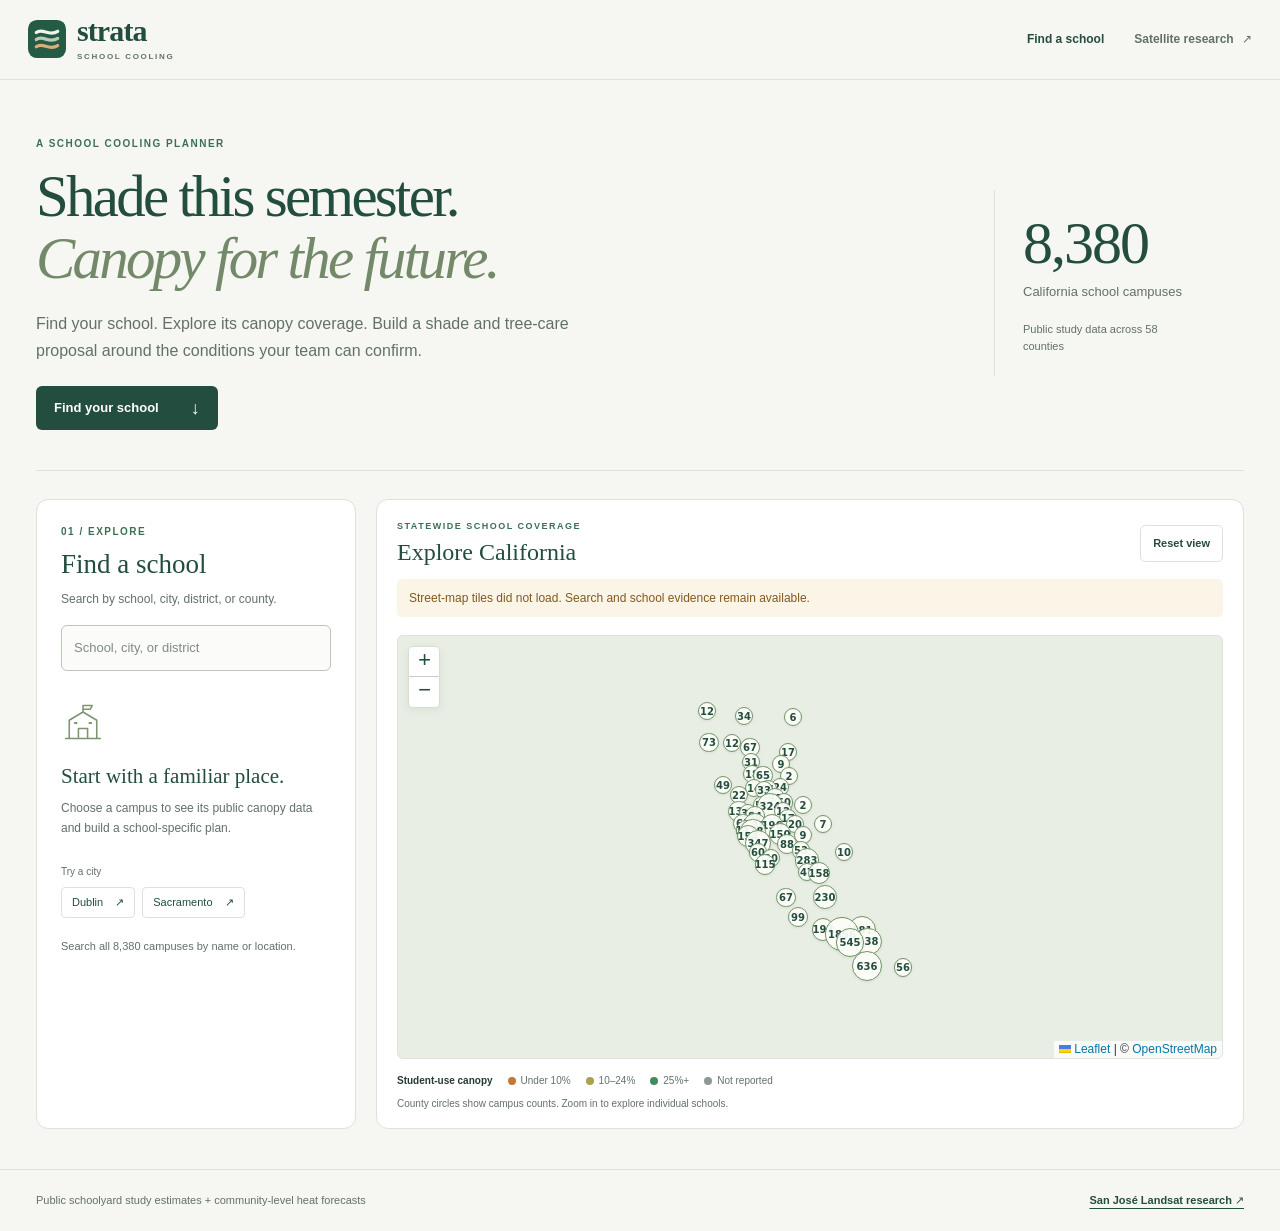
==== commit a4a5ea9c: "Polish Strata school planner layout and interaction states" ====
--- a/web/index.html
+++ b/web/index.html
@@ -6,26 +6,33 @@
   <meta name="description" content="Explore schoolyard tree canopy and dated heat-health context across California schools.">
   <title>Strata — Shade this semester. Canopy for the future.</title>
   <link rel="icon" href="icon.svg" type="image/svg+xml">
-  <link rel="stylesheet" href="vendor/leaflet.css"><link rel="stylesheet" href="app.css">
+  <link rel="stylesheet" href="vendor/leaflet.css"><link rel="stylesheet" href="app.css?v=polish-20261023">
 </head>
 <body>
-  <header class="topbar"><a class="brand" href="/" aria-label="Strata home"><img src="icon.svg" alt="" width="40" height="40"><span>strata<small>YOUTH FOR EARTH · CALIFORNIA</small></span></a><a class="research-link" href="research.html">Explore the San José research ↗</a></header>
-  <main>
-    <section class="hero"><div><p class="eyebrow">A SCHOOL COOLING PLANNER</p><h1>Shade this semester.<br><em>Canopy for the future.</em></h1><p class="intro">California schools face different shade challenges. Find a campus, understand what the public evidence can tell you, then plan improvements that fit the school’s real constraints.</p></div><div class="hero-stat"><strong id="campus-total">—</strong><span>school campuses<br>across California</span></div></section>
-    <section class="explorer" aria-label="California school explorer">
-      <div class="search-panel"><label for="school-search">Find a school</label><p class="hint">Search by school, city, district, or county.</p><input id="school-search" type="search" autocomplete="off" placeholder="Try “Sacramento” or a school name" aria-controls="school-results"><div id="search-status" class="sr-only" role="status" aria-live="polite"></div><div id="school-results" class="results" aria-label="Matching schools"></div><p id="search-note" class="search-note">Type at least 2 letters to find a campus.</p><div class="map-legend"><span class="legend-dot high"></span>Higher student-zone canopy <span class="legend-dot low"></span>Lower student-zone canopy</div></div>
-      <div class="map-wrap"><div class="map-heading"><div><p class="eyebrow">STATEWIDE SCHOOL COVERAGE</p><h2 id="map-heading">Explore California</h2></div><button id="map-reset" class="text-button" type="button">Reset view</button></div><p id="basemap-status" class="map-message" role="status" hidden>Street-map tiles did not load. Search and school evidence remain available.</p><div id="campus-map" role="region" tabindex="0" aria-label="Map of California school campuses"></div><p class="map-caption">At state scale, circles group schools by county. Zoom in to see individual campuses. The map uses school points, not county boundary outlines.</p></div>
+  <a class="skip-link" href="#main-content">Skip to content</a>
+  <header class="topbar"><a class="brand" href="/" aria-label="Strata home"><img src="icon.svg" alt="" width="40" height="40"><span>strata<small>SCHOOL COOLING</small></span></a><nav class="topnav" aria-label="Main navigation"><a href="#explore">Find a school</a><a class="research-link" href="research.html">Satellite research <span aria-hidden="true">↗</span></a></nav></header>
+  <main id="main-content">
+    <section class="hero"><div><p class="eyebrow">A SCHOOL COOLING PLANNER</p><h1>Shade this semester.<br><em>Canopy for the future.</em></h1><p class="intro">Find your school. Explore its canopy coverage. Build a shade and tree-care proposal around the conditions your team can confirm.</p><a class="hero-action" href="#explore">Find your school <span aria-hidden="true">↓</span></a></div><div class="hero-stat"><strong id="campus-total">—</strong><span>California school campuses</span><span class="stat-detail">Public study data across 58 counties</span></div></section>
+    <section id="explore" class="explorer" aria-label="California school explorer">
+      <div class="search-panel"><p class="eyebrow">01 / EXPLORE</p><label for="school-search">Find a school</label><p class="hint">Search by school, city, district, or county.</p><input id="school-search" type="search" autocomplete="off" placeholder="School, city, or district" aria-controls="school-results" disabled><div id="search-status" class="sr-only" role="status" aria-live="polite"></div><div id="school-results" class="results" aria-label="Matching schools"></div>
+        <div id="search-empty" class="search-empty">
+          <svg class="school-symbol" viewBox="0 0 48 48" fill="none" aria-hidden="true"><path d="M9 41V21l15-9 15 9v20M5 41h38M19 41V30h10v11M24 12V5m0 0h10l-2 4h-8" stroke="currentColor" stroke-width="1.7" stroke-linecap="round" stroke-linejoin="round"/><path d="M15 24h2m14 0h2" stroke="currentColor" stroke-width="2" stroke-linecap="round"/></svg>
+          <h3>Start with a familiar place.</h3><p>Choose a campus to see its public canopy data and build a school-specific plan.</p>
+          <span class="example-label">Try a city</span><div class="search-examples"><button type="button" data-search="Dublin" disabled>Dublin <span aria-hidden="true">↗</span></button><button type="button" data-search="Sacramento" disabled>Sacramento <span aria-hidden="true">↗</span></button></div>
+        </div>
+        <div id="search-error" class="search-error" role="alert" hidden><p id="search-error-message"></p><button id="retry-data" type="button" class="text-button">Try again</button></div><p id="search-note" class="search-note" role="status">Loading school records…</p></div>
+      <div class="map-wrap"><div class="map-heading"><div><p class="eyebrow">STATEWIDE SCHOOL COVERAGE</p><h2 id="map-heading">Explore California</h2></div><button id="map-reset" class="text-button" type="button">Reset view</button></div><p id="basemap-status" class="map-message" role="status" hidden>Street-map tiles did not load. Search and school evidence remain available.</p><div id="campus-map" role="region" tabindex="0" aria-label="Map of California school campuses"></div><div class="map-legend" aria-label="Student-use area tree canopy"><span class="legend-title">Student-use canopy</span><span><i class="legend-dot low"></i>Under 10%</span><span><i class="legend-dot medium"></i>10–24%</span><span><i class="legend-dot high"></i>25%+</span><span><i class="legend-dot missing"></i>Not reported</span></div><p class="map-caption">County circles show campus counts. Zoom in to explore individual schools.</p></div>
     </section>
     <section id="evidence" class="evidence" aria-labelledby="evidence-title" hidden>
-      <div class="evidence-heading"><div><p class="eyebrow">SCHOOL EVIDENCE</p><h2 id="evidence-title">Choose a campus</h2><p id="school-location" class="subhead"></p></div><button id="clear-selection" class="text-button" type="button">Clear selection</button></div>
+      <div class="evidence-heading"><div><p class="eyebrow">02 / SCHOOL EVIDENCE</p><h2 id="evidence-title" tabindex="-1">Choose a campus</h2><p id="school-location" class="subhead"></p></div><button id="clear-selection" class="text-button" type="button">Clear selection</button></div>
       <div class="evidence-grid">
-        <article class="evidence-card canopy-card"><p class="card-kicker">TREE CANOPY · 2024 STUDY LAYER</p><h3>Two different footprints</h3><div class="canopy-values"><div><span>Student-use areas</span><strong id="student-canopy">—</strong></div><div><span>Whole property</span><strong id="property-canopy">—</strong></div></div><p class="data-note">Study-reported canopy percentages for distinct areas. They cannot be subtracted to estimate usable shade. Values are estimates, not an on-site shade or planting audit; imagery acquisition date is not specified.</p><a class="source-link" href="https://www.greenschoolyards.org/tree-canopy-equity" target="_blank" rel="noreferrer">Study and methods ↗</a></article>
-        <article class="evidence-card heat-card"><p class="card-kicker">COMMUNITY HEAT CONTEXT · ZIP <span id="heat-zip">—</span></p><h3 id="forecast-title">Daily heat-health forecast</h3><p id="forecast-note" class="data-note">Seven-day CalHeatScore forecast for the school ZIP area. This is not a schoolyard temperature or historical canopy measure.</p><div id="forecast-days" class="forecast-days" aria-label="Seven-day ZIP forecast"></div><p id="forecast-status" class="data-note"></p><a class="source-link" href="https://calheatscore.calepa.ca.gov/api/" target="_blank" rel="noreferrer">CalHeatScore documentation ↗</a></article>
+        <article class="evidence-card canopy-card"><p class="card-kicker">TREE CANOPY / 2024 STUDY</p><h3>Where trees cover the campus</h3><div class="canopy-values"><div><span>Student-use areas</span><strong id="student-canopy">—</strong><div class="canopy-track" aria-hidden="true"><span id="student-canopy-fill"></span></div></div><div><span>Whole property</span><strong id="property-canopy">—</strong><div class="canopy-track" aria-hidden="true"><span id="property-canopy-fill"></span></div></div></div><p class="data-note">Study-reported canopy percentages for distinct areas. They cannot be subtracted to estimate usable shade. Values are estimates, not an on-site shade or planting audit; imagery acquisition date is not specified.</p><a class="source-link" href="https://www.greenschoolyards.org/tree-canopy-equity" target="_blank" rel="noreferrer">Study and methods ↗</a></article>
+        <article class="evidence-card heat-card"><p class="card-kicker">COMMUNITY HEAT CONTEXT / ZIP <span id="heat-zip">—</span></p><h3 id="forecast-title">Daily heat-health forecast</h3><p id="forecast-note" class="data-note">Seven-day CalHeatScore forecast for the school ZIP area. This is not a schoolyard temperature or historical canopy measure.</p><div id="forecast-days" class="forecast-days" aria-label="Seven-day ZIP forecast"></div><p id="forecast-status" class="data-note"></p><a class="source-link" href="https://calheatscore.calepa.ca.gov/api/" target="_blank" rel="noreferrer">CalHeatScore documentation ↗</a></article>
       </div>
-      <div class="next-step"><span>READY TO PLAN?</span><p>Compare a quick shade step with a longer-term canopy path using the conditions you know about this school.</p><button id="start-planning" class="plan-button" type="button" aria-controls="planner" aria-expanded="false">Build a two-stage plan ↓</button></div>
+      <div class="next-step"><span>FROM EVIDENCE TO ACTION</span><p>Compare a quick shade step with a longer-term canopy path using the conditions you know about this school.</p><button id="start-planning" class="plan-button" type="button" aria-controls="planner" aria-expanded="false">Build a plan <span aria-hidden="true">↓</span></button></div>
     </section>
     <section id="planner" class="planner" aria-labelledby="planner-title" hidden>
-      <div class="planner-intro"><p class="eyebrow">THE STRATA TWO-STAGE PLANNER</p><h2 id="planner-title">A step for this semester.<br><em>A path to future canopy.</em></h2><p>Tell us what has been confirmed at this campus. Strata uses these answers as planning assumptions, not as school records or field observations. Choose “Not confirmed” whenever you are unsure.</p></div>
+      <div class="planner-intro"><p class="eyebrow">03 / BUILD YOUR PLAN</p><h2 id="planner-title" tabindex="-1">A step for this semester.<br><em>A path to future canopy.</em></h2><p>Tell us what has been confirmed at this campus. Strata uses these answers as planning assumptions, not as school records or field observations. Choose “Not confirmed” whenever you are unsure.</p></div>
       <div class="constraint-panel"><div class="constraint-heading"><div><p class="eyebrow">SCHOOL CONDITIONS</p><h3>What do you know so far?</h3></div><button id="reset-constraints" class="text-button" type="button">Reset answers</button></div>
         <div class="constraint-grid">
           <label class="constraint"><span>When is shade most urgent?</span><select id="urgency"><option value="unknown" selected>Not set</option><option value="semester">This semester</option><option value="later">Planning ahead</option></select><small>Sets the near-term planning emphasis.</small></label>
@@ -38,12 +45,12 @@
       </div>
       <div id="plan-results" class="plan-results" aria-live="polite" aria-atomic="true"></div>
       <section class="planning-tools" aria-labelledby="calculator-title">
-        <div class="tools-heading"><p class="eyebrow">OPTIONAL PLANNING ESTIMATE</p><h3 id="calculator-title">How much shade opportunity could this serve?</h3><p>Enter the students present and the activity time. Add distinct shaded capacity for each horizon only if your team has a credible estimate. Strata never infers capacity from canopy or tree counts.</p></div>
+        <div class="tools-heading"><p class="eyebrow">OPTIONAL PLANNING ESTIMATE</p><h3 id="calculator-title">Estimate access to shade</h3><p>Enter the students present and the activity time. Add distinct shaded capacity for each horizon only if your team has a credible estimate. Strata never infers capacity from canopy or tree counts.</p></div>
         <div class="calculator-grid">
           <label class="calc-field"><span>Students present</span><input id="calc-students" type="number" min="0" max="100000" step="1" inputmode="numeric" placeholder="e.g. 120"><small>User-entered attendance</small></label>
           <label class="calc-field"><span>Activity duration (minutes)</span><input id="calc-minutes" type="number" min="1" max="600" step="1" inputmode="numeric" placeholder="e.g. 25"><small>One activity period</small></label>
-          <label class="calc-field"><span>Near-term distinct shaded capacity</span><input id="calc-near-capacity" type="number" min="0" max="100000" step="1" inputmode="numeric" placeholder="Enter only if known"><small>User-entered, not a canopy conversion</small></label>
-          <label class="calc-field"><span>Future distinct shaded capacity</span><input id="calc-future-capacity" type="number" min="0" max="100000" step="1" inputmode="numeric" placeholder="Enter only if known"><small>Separate estimate for the future proposal</small></label>
+          <label class="calc-field"><span>Near-term shaded capacity</span><input id="calc-near-capacity" type="number" min="0" max="100000" step="1" inputmode="numeric" placeholder="Enter only if known"><small>Number of students who could use the shade</small></label>
+          <label class="calc-field"><span>Future shaded capacity</span><input id="calc-future-capacity" type="number" min="0" max="100000" step="1" inputmode="numeric" placeholder="Enter only if known"><small>Separate estimate for the future proposal</small></label>
         </div>
         <div class="estimate-grid" aria-live="polite">
           <article class="estimate-card"><p class="card-kicker">NEAR-TERM</p><p id="near-estimate" class="estimate-value">Add your assumptions</p><p id="near-estimate-note" class="data-note">Hypothetical planning estimate; no field capacity is known.</p></article>
@@ -52,7 +59,7 @@
         <p class="estimate-boundary">Estimate = min(students present, distinct shaded capacity) × activity minutes. These are student-minutes of potential shade opportunity, not measured shade, cooling, health, or emissions outcomes. The near-term and future estimates describe separate plans and must not be summed.</p>
       </section>
       <section class="proposal-tools" aria-labelledby="proposal-title">
-        <div class="tools-heading"><p class="eyebrow">SAVE AND SHARE</p><h3 id="proposal-title">Make a school-ready proposal</h3><p>Your draft is saved on this browser and device only. Avoid entering personal information. Downloads include the public data sources and your planning assumptions.</p></div>
+        <div class="tools-heading"><p class="eyebrow">SAVE AND SHARE</p><h3 id="proposal-title">Take the next step with your school</h3><p>Your draft is saved on this browser and device only. Avoid entering personal information. Downloads include the public data sources and your planning assumptions.</p></div>
         <label class="note-field" for="proposal-notes">Team notes for the school conversation <span>(optional)</span><textarea id="proposal-notes" rows="4" maxlength="1200" placeholder="Questions to ask facilities, students, or the school community"></textarea></label>
         <div class="proposal-actions"><button id="print-proposal" class="plan-button" type="button">Print proposal</button><button id="download-csv" class="text-button" type="button">Download CSV</button><button id="clear-draft" class="text-button" type="button">Clear saved draft</button><span id="draft-status" role="status" aria-live="polite">Draft saves on this device when you make changes.</span></div>
       </section>
@@ -61,5 +68,5 @@
     </section>
   </main>
   <footer><span>Public schoolyard study estimates + community-level heat forecasts</span><a href="research.html">San José Landsat research ↗</a></footer>
-  <script src="vendor/leaflet.js"></script><script src="planner-rules.js"></script><script src="planner-calculator.js"></script><script src="planner-exports.js"></script><script src="app.js" defer></script>
+  <script src="vendor/leaflet.js"></script><script src="planner-rules.js"></script><script src="planner-calculator.js"></script><script src="planner-exports.js"></script><script src="app.js?v=polish-20261023" defer></script>
 </body></html>
--- a/web/app.css
+++ b/web/app.css
@@ -1,9 +1,307 @@
-:root{--forest:#174d3f;--green:#28745d;--mint:#e6efe8;--paper:#f4f5f0;--ink:#1d2e29;--muted:#5d6c65;--line:#d5ddd6;--gold:#e2b865;--card:#fff;--soft:#f2f6f1;--mint-hover:#f0f5f0;--map-fallback:#e9eee8;--deep-green:#174d3f;--on-deep:#fff;--serif:Georgia,'Times New Roman',serif;font-family:Inter,ui-sans-serif,system-ui,-apple-system,sans-serif;color:var(--ink);background:var(--paper);font-synthesis:none}*{box-sizing:border-box}body{margin:0}.topbar{height:76px;display:flex;align-items:center;justify-content:space-between;padding:0 max(28px,calc((100vw - 1240px)/2));border-bottom:1px solid var(--line);background:var(--card)}.brand{display:flex;align-items:center;gap:10px;text-decoration:none;color:var(--forest);font-family:var(--serif);font-size:27px;font-weight:700;letter-spacing:-1px}.brand img{object-fit:contain}.brand small{display:block;font:600 9px/1.4 system-ui,sans-serif;letter-spacing:1.4px;color:#718077}.research-link,footer a,.source-link{color:var(--forest);font-weight:650;text-decoration-thickness:1px;text-underline-offset:3px}.research-link{font-size:14px}main{max-width:1240px;margin:0 auto;padding:0 28px}.hero{display:flex;align-items:flex-end;justify-content:space-between;padding:60px 0 42px;border-bottom:1px solid var(--line);gap:36px}.eyebrow,.card-kicker{margin:0 0 14px;color:var(--green);font-size:11px;font-weight:750;letter-spacing:1.4px}.hero h1{margin:0;font:500 clamp(42px,6vw,70px)/.99 var(--serif);letter-spacing:-2.4px;color:var(--forest)}h1 em{font-weight:400;color:#64846b}.intro{max-width:660px;font-size:17px;line-height:1.65;color:#4b5c54;margin:22px 0 0}.hero-stat{min-width:190px;padding:0 0 5px 26px;border-left:1px solid var(--line);display:flex;flex-direction:column;gap:6px;color:var(--muted);font-size:13px;line-height:1.4}.hero-stat strong{color:var(--forest);font:600 40px/1 var(--serif)}.explorer{display:grid;grid-template-columns:340px minmax(0,1fr);gap:24px;padding:34px 0 40px}.search-panel,.map-wrap,.evidence-card{background:var(--card);border:1px solid var(--line);border-radius:12px}.search-panel{padding:22px;align-self:stretch}.search-panel>label{font:600 22px var(--serif);color:var(--forest)}.hint,.search-note{color:var(--muted);font-size:12px;line-height:1.5}.hint{margin:5px 0 14px}input[type=search]{width:100%;height:46px;border:1px solid #aebbb1;border-radius:6px;padding:0 13px;font:inherit;color:var(--ink);background:var(--card)}input:focus-visible,button:focus-visible,a:focus-visible,#campus-map:focus-visible{outline:3px solid #c58d33;outline-offset:2px}.results{max-height:412px;overflow:auto;margin-top:10px}.result{display:block;text-align:left;width:100%;border:0;border-bottom:1px solid var(--line);background:var(--card);padding:12px 8px;cursor:pointer;color:var(--ink)}.result:hover,.result[aria-current=true]{background:var(--mint-hover)}.result strong{display:block;font-size:13px;line-height:1.35}.result span{display:block;margin-top:3px;color:var(--muted);font-size:11px}.search-note{min-height:20px;margin:10px 0}.map-legend{display:flex;align-items:center;gap:7px;font-size:10px;color:var(--muted);line-height:1.3;margin-top:10px}.legend-dot{width:10px;height:10px;border-radius:50%;display:inline-block}.legend-dot.high{background:#448a5c}.legend-dot.low{background:#d58c3f;margin-left:4px}.map-wrap{padding:18px 18px 12px;min-width:0}.map-heading{display:flex;justify-content:space-between;align-items:center}.map-heading .eyebrow{margin-bottom:4px}.map-heading h2{font:500 24px var(--serif);color:var(--forest);margin:0}.text-button{border:1px solid var(--line);background:var(--card);border-radius:5px;padding:8px 11px;font:600 12px system-ui;color:var(--forest);cursor:pointer}.text-button:hover{background:var(--mint)}#campus-map{height:510px;width:100%;margin-top:14px;border-radius:7px;background:var(--map-fallback);z-index:0}.map-caption{font-size:11px;line-height:1.5;color:var(--muted);margin:9px 0 0}.map-message{font-size:12px;color:#81591d;background:var(--card)5df;padding:9px;border-radius:4px;margin:9px 0 0}.evidence{padding:16px 0 46px;scroll-margin-top:18px}.evidence-heading{display:flex;justify-content:space-between;align-items:center;margin-bottom:18px}.evidence-heading .eyebrow{margin-bottom:5px}.evidence-heading h2{font:500 34px var(--serif);color:var(--forest);margin:0}.subhead{margin:5px 0 0;color:var(--muted);font-size:14px}.evidence-grid{display:grid;grid-template-columns:1fr 1fr;gap:16px}.evidence-card{padding:22px}.card-kicker{font-size:10px;margin-bottom:10px}.evidence-card h3{font:500 24px var(--serif);color:var(--forest);margin:0 0 18px}.canopy-values{display:grid;grid-template-columns:1fr 1fr;gap:12px}.canopy-values>div{background:var(--soft);border-radius:6px;padding:14px}.canopy-values span{display:block;color:var(--muted);font-size:12px}.canopy-values strong{display:block;margin-top:5px;color:var(--forest);font:600 34px var(--serif)}.data-note{font-size:12px;line-height:1.55;color:#58675f;margin:14px 0}.source-link{font-size:12px}.forecast-days{display:grid;grid-template-columns:repeat(7,1fr);gap:6px}.forecast-day{background:var(--soft);border-radius:5px;text-align:center;padding:9px 2px}.forecast-day span{display:block;color:var(--muted);font-size:10px}.forecast-day strong{display:block;margin-top:6px;color:var(--forest);font-size:14px}.forecast-day.unavailable{background:#f4f4f1}.forecast-day.unavailable strong{color:#768078;font-size:10px}.next-step{margin-top:18px;background:var(--forest);color:var(--card);border-radius:9px;padding:18px 21px;display:flex;align-items:center;gap:20px}.next-step>span:first-child{color:#c7deca;font-size:10px;letter-spacing:1.2px;font-weight:750;white-space:nowrap}.next-step p{margin:0;line-height:1.5;font-size:13px;flex:1}.coming-soon{font-size:9px;letter-spacing:.8px;color:#d7e3d8;text-align:right;max-width:150px}footer{border-top:1px solid var(--line);padding:18px max(28px,calc((100vw - 1240px)/2));display:flex;justify-content:space-between;gap:20px;font-size:11px;color:var(--muted)}.sr-only{position:absolute;width:1px;height:1px;padding:0;margin:-1px;overflow:hidden;clip:rect(0,0,0,0);white-space:nowrap;border:0}.county-marker{background:rgba(27,94,69,.13);border:1px solid rgba(24,83,60,.6);border-radius:50%;color:var(--forest);display:flex;align-items:center;justify-content:center;font:700 10px system-ui;box-shadow:0 1px 5px #193a2b25}.campus-marker{stroke:var(--card);stroke-width:1;fill-opacity:.78}.campus-marker.selected{stroke:#173c31;stroke-width:3;fill-opacity:1}@media(max-width:900px){.explorer{grid-template-columns:290px minmax(0,1fr);gap:14px}.search-panel{padding:16px}.results{max-height:350px}#campus-map{height:480px}.next-step{flex-wrap:wrap;gap:9px 16px}.coming-soon{max-width:none;text-align:left}}@media(max-width:680px){.topbar{height:64px;padding:0 17px}.brand{font-size:23px}.brand img{width:34px;height:34px}.research-link{font-size:11px}main{padding:0 16px}.hero{padding:40px 0 26px;display:block}.hero h1{font-size:48px}.intro{font-size:15px}.hero-stat{margin-top:25px;padding-left:14px;min-width:0}.hero-stat strong{font-size:32px}.explorer{display:flex;flex-direction:column;padding-top:22px}.search-panel{order:2}.map-wrap{order:1;padding:14px}.map-heading h2{font-size:21px}#campus-map{height:370px}.results{max-height:260px}.evidence-heading h2{font-size:29px}.evidence-grid{grid-template-columns:1fr}.evidence-card{padding:18px}.next-step{display:block}.next-step p{margin:8px 0}.coming-soon{display:block;margin-top:12px}footer{padding:15px 16px;flex-direction:column}}
-
-@media(prefers-color-scheme:dark){:root{--forest:#a9d6bb;--green:#93c7a6;--paper:#111b17;--ink:#e8eee9;--muted:#b4c2ba;--line:#35463d;--card:#19251f;--soft:#24362d;--mint-hover:#263a30;--map-fallback:#24352d}body{background:var(--paper);color:var(--ink)}.topbar,.search-panel,.map-wrap,.evidence-card,.result,.text-button,input[type=search]{background:var(--card);color:var(--ink)}.brand,.research-link,footer a,.source-link,.map-heading h2,.evidence-heading h2,.evidence-card h3,.canopy-values strong,.forecast-day strong{color:var(--forest)}.hero h1{color:var(--forest)}.hero h1 em{color:#b2c9b0}.intro,.hint,.search-note,.subhead,.map-caption,.data-note,.hero-stat,footer{color:var(--muted)}.result:hover,.result[aria-current=true]{background:var(--mint-hover)}.map-message{color:#f0d69b;background:#443820}.county-marker{background:rgba(15,31,24,.88);border-color:#8cbea0;color:#c7e5d1}.leaflet-control-zoom a{background:var(--card);color:var(--ink);border-color:var(--line)}.leaflet-control-attribution{background:rgba(25,37,31,.85)!important;color:#d3ded7!important}.leaflet-control-attribution a{color:#a9d6bb!important}.next-step{background:var(--deep-green);color:var(--on-deep)}.forecast-day.unavailable{background:#24312b}.canopy-values>div{background:var(--soft)}}
-.plan-button{border:1px solid #d7e5d8;border-radius:5px;background:transparent;color:var(--on-deep);padding:10px 13px;font:650 12px system-ui;white-space:nowrap;cursor:pointer}.plan-button:hover{background:rgba(255,255,255,.12)}.planner{padding:38px 0 52px;scroll-margin-top:18px}.planner-intro{max-width:760px;margin:0 0 24px}.planner-intro .eyebrow{margin-bottom:10px}.planner-intro h2{font:500 clamp(34px,4vw,48px)/1.05 var(--serif);letter-spacing:-1px;color:var(--forest);margin:0}.planner-intro h2 em{color:#64846b;font-weight:400}.planner-intro>p:last-child{max-width:720px;color:var(--muted);font-size:14px;line-height:1.6;margin:12px 0 0}.constraint-panel{padding:22px;background:var(--card);border:1px solid var(--line);border-radius:10px}.constraint-heading{display:flex;justify-content:space-between;align-items:center;gap:14px}.constraint-heading .eyebrow{margin:0 0 4px}.constraint-heading h3{margin:0;color:var(--forest);font:500 23px var(--serif)}.constraint-grid{display:grid;grid-template-columns:repeat(3,minmax(0,1fr));gap:14px;margin-top:18px}.constraint{display:flex;flex-direction:column;gap:7px;padding:14px;border-radius:7px;background:var(--soft);border:1px solid var(--line)}.constraint>span{font-size:12px;font-weight:700;line-height:1.4;color:var(--ink)}.constraint select{width:100%;min-height:40px;border:1px solid #aebbb1;border-radius:5px;background:var(--card);color:var(--ink);padding:7px 9px;font:12px system-ui}.constraint small{color:var(--muted);font-size:10px;line-height:1.4}.plan-results{margin-top:25px}.plan-for{color:var(--muted);font-size:12px;margin:0 0 11px}.plan-stages{display:grid;grid-template-columns:1fr 1fr;gap:15px;position:relative}.recommendation{background:var(--card);border:1px solid var(--line);border-top:4px solid var(--green);border-radius:9px;padding:18px;min-width:0}.recommendation.status-confirm{border-top-color:#aa7d2c}.recommendation.status-blocked{border-top-color:#a95847}.recommendation-header{display:flex;justify-content:space-between;align-items:flex-start;gap:8px}.recommendation .card-kicker{margin:0;font-size:9px}.status-badge{display:inline-flex;align-items:center;gap:5px;padding:5px 7px;border-radius:4px;background:#e5f1e8;color:#22563b;font-size:9px;line-height:1.25;font-weight:750;text-align:center}.status-badge:before{content:'✓';font-size:11px}.status-badge-confirm{background:#f4eddb;color:#6f5015}.status-badge-confirm:before{content:'?';font-weight:800}.status-badge-blocked{background:#f5e7e3;color:#813f32}.status-badge-blocked:before{content:'×';font-size:13px}.recommendation h3{font:500 22px/1.18 var(--serif);color:var(--forest);margin:14px 0 8px}.recommendation-timing{display:inline-block;background:var(--soft);padding:5px 8px;border-radius:4px;color:var(--muted);font-size:10px;font-weight:700;margin:0 0 12px}.recommendation-explanation{color:var(--ink);font-size:13px;line-height:1.55;margin:0 0 14px}.gate-title{font-size:10px;font-weight:750;letter-spacing:.7px;text-transform:uppercase;color:var(--muted);margin:12px 0 6px}.gate-list{margin:0 0 15px;padding-left:17px;color:var(--muted);font-size:11px;line-height:1.5}.recommendation-next{border-top:1px solid var(--line);padding-top:11px;color:var(--muted);font-size:11px;line-height:1.5;margin:12px 0 0}.recommendation-next strong{color:var(--forest)}.assumption-note,.planner-boundary{color:var(--muted);font-size:11px;line-height:1.55}.assumption-note{margin:12px 0 0}.planner-boundary{margin:18px 0 0;padding-left:12px;border-left:3px solid var(--line)}@media(max-width:850px){.constraint-grid{grid-template-columns:repeat(2,minmax(0,1fr))}}@media(max-width:680px){.next-step{display:flex;flex-direction:column;align-items:flex-start}.constraint-panel{padding:16px}.constraint-grid,.plan-stages{grid-template-columns:1fr}.constraint-heading h3{font-size:20px}.recommendation{padding:16px}.recommendation h3{font-size:20px}}
-@media(prefers-color-scheme:dark){.planner-intro h2 em{color:#b2c9b0}.constraint,.recommendation{background:var(--card)}.constraint select{border-color:var(--line)}.plan-button{border-color:#547661}.status-badge{background:#254b36;color:#d0eed8}.status-badge-confirm{background:#493d22;color:#f2d996}.status-badge-blocked{background:#4a2c27;color:#efbbb0}.recommendation.status-confirm{border-top-color:#c39a45}.recommendation.status-blocked{border-top-color:#d37863}}
-.planning-tools,.proposal-tools{margin-top:24px;padding:22px;background:var(--card);border:1px solid var(--line);border-radius:10px}.tools-heading{max-width:760px}.tools-heading .eyebrow{margin:0 0 5px}.tools-heading h3{margin:0;color:var(--forest);font:500 25px/1.2 var(--serif)}.tools-heading>p:last-child{margin:9px 0 0;color:var(--muted);font-size:12px;line-height:1.55}.calculator-grid{display:grid;grid-template-columns:repeat(4,minmax(0,1fr));gap:12px;margin-top:18px}.calc-field{display:flex;flex-direction:column;gap:7px;padding:13px;border:1px solid var(--line);border-radius:7px;background:var(--soft)}.calc-field>span,.note-field{color:var(--ink);font-size:12px;font-weight:700;line-height:1.4}.calc-field input,.note-field textarea{width:100%;border:1px solid #aebbb1;border-radius:5px;background:var(--card);color:var(--ink);font:13px system-ui;padding:10px}.calc-field small,.note-field span{color:var(--muted);font-size:10px;font-weight:400;line-height:1.4}.estimate-grid{display:grid;grid-template-columns:1fr 1fr;gap:12px;margin-top:14px}.estimate-card{padding:14px;border:1px solid var(--line);border-radius:7px;background:var(--soft)}.estimate-card .card-kicker{margin:0}.estimate-value{margin:8px 0 0;color:var(--forest);font:600 24px var(--serif)}.estimate-card .data-note{margin:5px 0 0}.estimate-boundary{border-left:3px solid var(--line);padding-left:10px;color:var(--muted);font-size:11px;line-height:1.55}.note-field{display:block;margin-top:15px}.note-field textarea{display:block;margin-top:7px;min-height:90px;resize:vertical;font-weight:400}.proposal-actions{display:flex;align-items:center;flex-wrap:wrap;gap:9px;margin-top:13px}.proposal-actions #draft-status{color:var(--muted);font-size:11px;margin-left:auto}.proposal-print{margin-top:24px;padding:30px;background:#fff;color:#1d2e29;border:1px solid #d5ddd6;border-radius:8px;font-family:system-ui,sans-serif}.proposal-print h2,.proposal-print h3{font-family:var(--serif);color:#174d3f}.proposal-print h2{font-size:30px;margin:0}.proposal-print h3{font-size:19px;margin:22px 0 7px}.proposal-print p,.proposal-print li{font-size:12px;line-height:1.55}.proposal-print .print-kicker{font-size:10px;font-weight:750;letter-spacing:1.2px;color:#28745d}.proposal-print ul{padding-left:20px}.proposal-print a{color:#174d3f;overflow-wrap:anywhere}.proposal-print .print-source{font-size:10px;overflow-wrap:anywhere}
-@media(max-width:850px){.calculator-grid{grid-template-columns:repeat(2,minmax(0,1fr))}}
-@media(max-width:680px){.planning-tools,.proposal-tools{padding:16px}.calculator-grid,.estimate-grid{grid-template-columns:1fr}.tools-heading h3{font-size:22px}.estimate-value{font-size:22px}.proposal-actions #draft-status{width:100%;margin:3px 0 0}}
-@media print{body{background:#fff!important;color:#1d2e29!important}.topbar,main>section:not(#planner),#planner>*:not(#proposal-print),footer{display:none!important}main{max-width:none;margin:0;padding:0}#planner{display:block!important;padding:0;margin:0}.proposal-print{display:block!important;border:0;border-radius:0;margin:0;padding:0;color:#1d2e29;background:#fff}.proposal-print h2,.proposal-print h3{color:#174d3f}.proposal-print a{color:#174d3f;text-decoration:none}.proposal-print .print-page-break{break-before:page}}
+:root {
+  color-scheme: light;
+  --forest: #234d3e;
+  --green: #3c7055;
+  --mint: #e8efe5;
+  --paper: #f6f7f2;
+  --ink: #253b31;
+  --muted: #627167;
+  --line: #dce3d9;
+  --card: #fff;
+  --soft: #f3f6ef;
+  --mint-hover: #edf3e9;
+  --map-fallback: #e8eee4;
+  --deep-green: #234d3e;
+  --on-deep: #fff;
+  --serif: Georgia, 'Times New Roman', serif;
+  font-family: -apple-system, BlinkMacSystemFont, 'Segoe UI', sans-serif;
+  color: var(--ink);
+  background: var(--paper);
+  font-synthesis: none;
+  -webkit-font-smoothing: antialiased;
+}
+* { box-sizing: border-box; }
+[hidden] { display: none !important; }
+body { margin: 0; font-size: 14px; line-height: 1.55; }
+a { color: var(--forest); text-underline-offset: 4px; }
+button, input, select, textarea { font: inherit; }
+button, a { -webkit-tap-highlight-color: transparent; }
+button { cursor: pointer; }
+button, input, select, textarea { transition: border-color .16s, background-color .16s, box-shadow .16s; }
+button:disabled, input:disabled { cursor: wait; opacity: .55; }
+:focus-visible { outline: 3px solid #b87d32; outline-offset: 4px; }
+input:focus-visible, select:focus-visible, textarea:focus-visible { outline-offset: 2px; }
+::selection { background: #d4e4ce; color: #183526; }
+.skip-link { position: fixed; top: -100px; left: 24px; padding: 12px 20px; background: var(--forest); color: white; z-index: 2000; border-radius: 6px; }
+.skip-link:focus { top: 12px; }
+.topbar {
+  min-height: 80px; display: flex; align-items: center; justify-content: space-between;
+  padding: 16px max(28px, calc((100vw - 1264px) / 2)); gap: 24px;
+  border-bottom: 1px solid var(--line); background: var(--paper);
+}
+.brand { display: flex; align-items: center; gap: 11px; text-decoration: none; color: var(--forest); font-family: var(--serif); font-size: 30px; line-height: 1; letter-spacing: -.9px; font-weight: 600; }
+.brand img { display: block; width: 38px; height: 38px; flex: 0 0 auto; }
+.brand small { display: block; margin-top: 6px; font: 600 8px/1.3 -apple-system, sans-serif; letter-spacing: 1.7px; color: var(--muted); }
+.topnav { display: flex; align-items: center; gap: 30px; }
+.topnav a { font-size: 12px; font-weight: 600; text-decoration: none; padding: 8px 0; }
+.topnav a:hover { text-decoration: underline; }
+.topnav .research-link { color: var(--muted); }
+.topnav span { margin-left: 5px; }
+main { max-width: 1264px; margin: auto; padding: 0 28px; }
+.hero { display: grid; grid-template-columns: minmax(0, 1fr) 250px; align-items: center; gap: 52px; padding: 56px 0 40px; }
+.eyebrow, .card-kicker { margin: 0 0 15px; color: var(--green); font-size: 10px; line-height: 1.5; font-weight: 700; letter-spacing: 1.5px; }
+.hero h1 { margin: 0; font: 400 clamp(44px, 4.6vw, 66px)/1.05 var(--serif); letter-spacing: -2.7px; color: var(--forest); }
+h1 em { font-weight: 400; color: #738969; }
+.intro { max-width: 580px; font-size: 16px; line-height: 1.7; color: var(--muted); margin: 20px 0 22px; text-wrap: pretty; }
+.hero-action { display: inline-flex; align-items: center; gap: 32px; background: var(--forest); color: white; padding: 12px 18px; border-radius: 6px; text-decoration: none; font-size: 13px; font-weight: 600; }
+.hero-action:hover { background: #183d2d; }
+.hero-action span { font-size: 18px; line-height: 1; }
+.hero-stat { border-left: 1px solid var(--line); padding: 20px 0 20px 28px; display: flex; flex-direction: column; gap: 6px; font-size: 13px; color: var(--muted); }
+.hero-stat strong { color: var(--forest); font: 400 60px/1.1 var(--serif); letter-spacing: -2px; font-variant-numeric: tabular-nums; }
+.hero-stat .stat-detail { display: block; margin-top: 12px; max-width: 155px; font-size: 11px; line-height: 1.6; }
+.explorer { display: grid; grid-template-columns: 320px minmax(0, 1fr); gap: 20px; border-top: 1px solid var(--line); padding: 28px 0 40px; scroll-margin-top: 24px; }
+.search-panel, .map-wrap, .evidence-card { background: var(--card); border: 1px solid var(--line); border-radius: 12px; }
+.search-panel { padding: 24px; min-width: 0; }
+.search-panel .eyebrow { margin-bottom: 9px; }
+.search-panel > label { display: block; font: 400 27px/1.2 var(--serif); color: var(--forest); }
+.hint, .search-note { color: var(--muted); font-size: 12px; line-height: 1.6; }
+.hint { margin: 9px 0 16px; }
+input[type=search] { width: 100%; height: 46px; border: 1px solid #bbc9b8; border-radius: 6px; padding: 0 12px; font-size: 13px; color: var(--ink); background: #fbfcf9; }
+input::placeholder, textarea::placeholder { color: #808b81; }
+input:hover, select:hover, textarea:hover { border-color: #93aa91; }
+.results { max-height: 340px; overflow: auto; scrollbar-width: thin; scrollbar-color: #c4d1c0 transparent; }
+.results.has-results { margin-top: 10px; }
+.result { position: relative; display: block; text-align: left; width: 100%; border: 0; border-bottom: 1px solid var(--line); background: transparent; padding: 14px 24px 14px 10px; color: var(--ink); border-radius: 4px; }
+.result::after { content: '↗'; position: absolute; right: 9px; top: 13px; font-size: 14px; color: #778974; }
+.result:hover, .result[aria-current=true] { background: var(--mint-hover); }
+.result[aria-current=true] { box-shadow: inset 3px 0 var(--green); }
+.result strong { display: block; font-size: 13px; line-height: 1.5; font-weight: 600; }
+.result span { display: block; margin-top: 4px; color: var(--muted); font-size: 11px; line-height: 1.5; }
+.search-note { margin: 14px 0 0; font-size: 11px; }
+.search-empty { padding: 30px 0 6px; }
+.school-symbol { display: block; width: 44px; height: 44px; color: #7c9573; margin-bottom: 18px; }
+.search-empty h3 { font: 400 21px/1.3 var(--serif); color: var(--forest); margin: 0 0 8px; }
+.search-empty p { font-size: 12px; color: var(--muted); line-height: 1.7; margin: 0 0 25px; }
+.example-label { display: block; color: var(--muted); font-size: 10px; margin-bottom: 8px; }
+.search-examples { display: flex; flex-wrap: wrap; gap: 7px; }
+.search-examples button { display: inline-flex; gap: 12px; align-items: center; padding: 6px 10px; border: 1px solid var(--line); border-radius: 4px; background: transparent; color: var(--forest); font-size: 11px; }
+.search-examples button:hover { background: var(--soft); border-color: #a5b79d; }
+.search-error { margin-top: 24px; padding: 16px; background: #f8f2e8; border-radius: 6px; }
+.search-error p { font-size: 12px; color: #75522a; margin: 0 0 12px; }
+.map-wrap { padding: 20px 20px 16px; min-width: 0; }
+.map-heading { display: flex; justify-content: space-between; align-items: center; gap: 12px; }
+.map-heading .eyebrow { margin-bottom: 3px; font-size: 9px; }
+.map-heading h2 { font: 400 24px/1.25 var(--serif); color: var(--forest); margin: 0; }
+.text-button { border: 1px solid var(--line); background: white; border-radius: 5px; padding: 9px 12px; font-size: 11px; font-weight: 600; color: var(--forest); white-space: nowrap; }
+.text-button:hover { background: var(--soft); border-color: #b5c4af; }
+#campus-map { height: 424px; width: 100%; margin-top: 18px; border-radius: 6px; background: var(--map-fallback); z-index: 0; border: 1px solid #dee4d9; }
+.map-legend { display: flex; align-items: center; flex-wrap: wrap; gap: 8px 15px; font-size: 10px; color: var(--muted); margin-top: 14px; }
+.map-legend > span { display: inline-flex; align-items: center; gap: 5px; }
+.map-legend .legend-title { color: var(--ink); font-weight: 600; }
+.legend-dot { width: 8px; height: 8px; border-radius: 50%; flex-shrink: 0; }
+.legend-dot.high { background: #448a5c; }
+.legend-dot.medium { background: #a9a34e; }
+.legend-dot.low { background: #c47737; }
+.legend-dot.missing { background: #8d9991; }
+.map-caption { font-size: 10px; line-height: 1.6; color: var(--muted); margin: 7px 0 0; }
+.map-message { font-size: 12px; color: #81591d; background: #fbf5e8; padding: 10px 12px; border-radius: 5px; margin: 12px 0 0; }
+.county-marker { background: #fcfdf8ed; border: 1px solid #6f9265; border-radius: 50%; color: var(--forest); display: flex; align-items: center; justify-content: center; font: 600 10px system-ui; box-shadow: 0 1px 3px #203c2117; }
+.campus-marker { stroke: white; stroke-width: 1; fill-opacity: .85; }
+.campus-marker.selected { stroke: #173c31; stroke-width: 3; fill-opacity: 1; }
+.leaflet-container { font-family: inherit; }
+.leaflet-control-zoom { border: 1px solid #d5dfd0 !important; border-radius: 5px !important; overflow: hidden; box-shadow: 0 2px 8px #173c3112 !important; }
+.leaflet-control-zoom a { color: var(--forest) !important; font-weight: 400 !important; }
+.leaflet-tooltip { font: 11px/1.5 -apple-system, sans-serif; border-radius: 5px; padding: 7px 10px; color: var(--ink); box-shadow: 0 2px 8px #173c3112; }
+.evidence { padding: 22px 0 40px; border-top: 1px solid var(--line); scroll-margin-top: 24px; }
+.evidence-heading { display: flex; justify-content: space-between; align-items: center; gap: 20px; margin-bottom: 22px; }
+.evidence-heading .eyebrow { margin-bottom: 8px; }
+.evidence-heading h2 { font: 400 38px/1.15 var(--serif); letter-spacing: -1px; color: var(--forest); margin: 0; }
+.evidence-heading h2:focus { outline: none; }
+.subhead { margin: 9px 0 0; color: var(--muted); font-size: 12px; line-height: 1.6; }
+.evidence-grid { display: grid; grid-template-columns: 1fr 1fr; gap: 20px; }
+.evidence-card { padding: 26px; }
+.card-kicker { font-size: 9px; margin-bottom: 11px; letter-spacing: 1.2px; }
+.evidence-card h3 { font: 400 25px/1.25 var(--serif); color: var(--forest); margin: 0 0 20px; }
+.canopy-values { display: grid; grid-template-columns: 1fr 1fr; gap: 20px; }
+.canopy-values > div { min-width: 0; padding: 15px; border: 1px solid var(--line); border-radius: 6px; background: #fafbf7; }
+.canopy-values > div > span { display: block; color: var(--muted); font-size: 11px; }
+.canopy-values strong { display: block; margin: 7px 0 14px; color: var(--forest); font: 400 40px/1.1 var(--serif); font-variant-numeric: tabular-nums; letter-spacing: -1px; }
+.canopy-missing strong { font: 500 18px/1.4 -apple-system, sans-serif; letter-spacing: 0; margin: 14px 0; }
+.canopy-track { height: 5px; background: #e0e8da; border-radius: 3px; overflow: hidden; }
+.canopy-track > span { height: 100%; display: block; background: #66875a; border-radius: inherit; }
+.data-note { font-size: 12px; line-height: 1.7; color: var(--muted); margin: 17px 0; }
+.source-link, footer a { font-size: 11px; font-weight: 600; text-decoration-thickness: 1px; }
+.forecast-days { display: grid; grid-template-columns: repeat(7, minmax(0, 1fr)); gap: 6px; }
+.forecast-day { background: var(--soft); border-radius: 5px; text-align: center; padding: 12px 2px; border: 1px solid var(--line); }
+.forecast-day span { display: block; color: var(--muted); font-size: 10px; }
+.forecast-day strong { display: block; margin-top: 6px; color: var(--forest); font-size: 13px; font-weight: 600; }
+.forecast-day.unavailable { background: #f5f6f2; }
+.forecast-day.unavailable strong { color: #768078; font-size: 10px; }
+.forecast-days.is-unavailable { display: block; }
+.forecast-empty { padding: 18px 20px; border: 1px dashed #ccd6c4; border-radius: 6px; background: #fafbf7; color: var(--muted); font-size: 12px; line-height: 1.6; margin: 0; }
+.next-step { margin-top: 20px; background: var(--forest); color: white; border-radius: 9px; padding: 23px 26px; display: flex; align-items: center; gap: 24px; }
+.next-step > span:first-child { color: #c9d8c5; font-size: 9px; letter-spacing: 1.1px; font-weight: 600; max-width: 100px; }
+.next-step p { margin: 0; line-height: 1.65; font-size: 13px; flex: 1; }
+.plan-button { display: inline-flex; align-items: center; justify-content: center; gap: 22px; border: 1px solid var(--forest); border-radius: 5px; background: var(--forest); color: white; padding: 11px 16px; font-size: 12px; font-weight: 600; white-space: nowrap; }
+.plan-button:hover { background: #173d2d; }
+.next-step .plan-button { border-color: #edf2e6; background: #edf2e6; color: var(--forest); }
+.next-step .plan-button:hover { background: white; }
+.planner { padding: 32px 0 56px; border-top: 1px solid var(--line); scroll-margin-top: 24px; }
+.planner-intro { max-width: 760px; margin: 0 0 30px; }
+.planner-intro .eyebrow { margin-bottom: 12px; }
+.planner-intro h2 { font: 400 clamp(34px, 3.6vw, 48px)/1.1 var(--serif); letter-spacing: -1.5px; color: var(--forest); margin: 0; }
+.planner-intro h2 em { color: #738969; font-weight: 400; }
+.planner-intro > p:last-child { max-width: 650px; color: var(--muted); font-size: 13px; line-height: 1.7; margin: 16px 0 0; }
+.constraint-panel { padding: 26px; background: var(--card); border: 1px solid var(--line); border-radius: 10px; }
+.constraint-heading { display: flex; justify-content: space-between; align-items: center; gap: 14px; }
+.constraint-heading .eyebrow { margin: 0 0 5px; font-size: 9px; }
+.constraint-heading h3 { margin: 0; color: var(--forest); font: 400 26px/1.2 var(--serif); }
+.constraint-grid { display: grid; grid-template-columns: repeat(3, minmax(0, 1fr)); gap: 22px; margin-top: 26px; }
+.constraint { display: flex; flex-direction: column; gap: 8px; min-width: 0; }
+.constraint > span { font-size: 12px; font-weight: 600; line-height: 1.55; color: var(--ink); min-height: 38px; }
+.constraint select { width: 100%; min-height: 44px; border: 1px solid #bbc9b8; border-radius: 5px; background: #fafbf7; color: var(--ink); padding: 8px 30px 8px 11px; font-size: 12px; text-overflow: ellipsis; }
+.constraint small { color: var(--muted); font-size: 11px; line-height: 1.6; }
+.plan-results { margin-top: 32px; }
+.plan-for { color: var(--muted); font-size: 12px; margin: 0 0 15px; }
+.plan-stages { display: grid; grid-template-columns: 1fr 1fr; gap: 20px; }
+.recommendation { background: var(--card); border: 1px solid var(--line); border-top: 3px solid var(--green); border-radius: 8px; padding: 26px; min-width: 0; }
+.recommendation.status-confirm { border-top-color: #b18b41; }
+.recommendation.status-blocked { border-top-color: #b16f56; }
+.recommendation-header { display: flex; justify-content: space-between; align-items: center; gap: 12px; }
+.recommendation .card-kicker { margin: 0; font-size: 9px; }
+.status-badge { display: inline-flex; align-items: center; gap: 5px; padding: 5px 8px; border-radius: 4px; background: #e8f1e5; color: #315e38; font-size: 10px; line-height: 1.45; font-weight: 600; }
+.status-badge::before { content: '✓'; font-size: 11px; }
+.status-badge-confirm { background: #f5f0e0; color: #775b24; }
+.status-badge-confirm::before { content: '?'; }
+.status-badge-blocked { background: #f7eae5; color: #884a36; }
+.status-badge-blocked::before { content: '×'; font-size: 13px; }
+.recommendation h3 { font: 400 27px/1.2 var(--serif); letter-spacing: -.5px; color: var(--forest); margin: 22px 0 12px; }
+.recommendation-timing { display: inline-block; color: var(--muted); font-size: 11px; font-weight: 600; margin: 0 0 14px; }
+.recommendation-explanation { color: var(--ink); font-size: 13px; line-height: 1.75; margin: 0 0 16px; }
+.gate-title { font-size: 9px; font-weight: 600; letter-spacing: 1px; text-transform: uppercase; color: var(--muted); margin: 18px 0 8px; }
+.gate-list { margin: 0 0 18px; padding-left: 18px; color: var(--muted); font-size: 12px; line-height: 1.8; }
+.recommendation-next { border-top: 1px solid var(--line); padding-top: 16px; color: var(--muted); font-size: 12px; line-height: 1.7; margin: 18px 0 0; }
+.recommendation-next strong { color: var(--forest); font-weight: 600; }
+.assumption-note, .planner-boundary { color: var(--muted); font-size: 11px; line-height: 1.7; }
+.assumption-note { margin: 14px 0 0; }
+.planner-boundary { margin: 24px 0 0; padding-left: 14px; border-left: 2px solid #c3d0ba; }
+.planning-tools, .proposal-tools { margin-top: 32px; padding: 28px; background: var(--card); border: 1px solid var(--line); border-radius: 10px; }
+.tools-heading { max-width: 700px; }
+.tools-heading .eyebrow { margin: 0 0 8px; font-size: 9px; }
+.tools-heading h3 { margin: 0; color: var(--forest); font: 400 30px/1.2 var(--serif); letter-spacing: -.5px; }
+.tools-heading > p:last-child { margin: 12px 0 0; color: var(--muted); font-size: 12px; line-height: 1.75; }
+.calculator-grid { display: grid; grid-template-columns: repeat(4, minmax(0, 1fr)); gap: 18px; margin-top: 24px; }
+.calc-field { display: flex; flex-direction: column; gap: 9px; min-width: 0; }
+.calc-field > span, .note-field { color: var(--ink); font-size: 12px; font-weight: 600; line-height: 1.5; }
+.calc-field > span { min-height: 36px; }
+.calc-field input, .note-field textarea { width: 100%; border: 1px solid #bbc9b8; border-radius: 5px; background: #fafbf7; color: var(--ink); font-size: 14px; padding: 11px 12px; }
+.calc-field small, .note-field span { color: var(--muted); font-size: 11px; font-weight: 400; line-height: 1.6; }
+.estimate-grid { display: grid; grid-template-columns: 1fr 1fr; gap: 18px; margin-top: 26px; }
+.estimate-card { padding: 22px; border: 1px solid var(--line); border-radius: 7px; background: var(--soft); }
+.estimate-card .card-kicker { margin: 0; }
+.estimate-value { margin: 12px 0 0; color: var(--forest); font: 400 30px/1.2 var(--serif); font-variant-numeric: tabular-nums; letter-spacing: -.6px; }
+.estimate-card .data-note { margin: 10px 0 0; font-size: 11px; }
+.estimate-boundary { border-left: 2px solid #c3d0ba; padding-left: 14px; color: var(--muted); font-size: 11px; line-height: 1.7; margin: 20px 0 0; }
+.note-field { display: block; margin-top: 24px; }
+.note-field textarea { display: block; margin-top: 10px; min-height: 100px; resize: vertical; font-weight: 400; line-height: 1.6; }
+.proposal-actions { display: flex; align-items: center; flex-wrap: wrap; gap: 10px; margin-top: 18px; }
+.proposal-actions #draft-status { color: var(--muted); font-size: 11px; margin-left: auto; max-width: 250px; }
+.proposal-print { display: none; margin-top: 28px; padding: 36px; background: white; color: #253b31; border: 1px solid var(--line); border-radius: 8px; font-family: -apple-system, BlinkMacSystemFont, 'Segoe UI', sans-serif; }
+.proposal-print h2, .proposal-print h3 { font-family: var(--serif); color: #234d3e; font-weight: 400; }
+.proposal-print h2 { font-size: 30px; margin: 0; }
+.proposal-print h3 { font-size: 19px; margin: 22px 0 7px; }
+.proposal-print p, .proposal-print li { font-size: 12px; line-height: 1.6; }
+.proposal-print .print-kicker { font-size: 10px; font-weight: 600; letter-spacing: 1.2px; color: #3c7055; }
+.proposal-print ul { padding-left: 20px; }
+.proposal-print a { color: #234d3e; overflow-wrap: anywhere; }
+.proposal-print .print-source { font-size: 10px; overflow-wrap: anywhere; }
+footer { border-top: 1px solid var(--line); padding: 22px max(28px, calc((100vw - 1208px) / 2)); display: flex; justify-content: space-between; gap: 20px; font-size: 11px; color: var(--muted); }
+.sr-only { position: absolute; width: 1px; height: 1px; padding: 0; margin: -1px; overflow: hidden; clip: rect(0,0,0,0); white-space: nowrap; border: 0; }
+@media (max-width: 1000px) {
+  .hero { grid-template-columns: minmax(0, 1fr) 200px; gap: 28px; }
+  .hero h1 { font-size: 54px; }
+  .hero-stat strong { font-size: 52px; }
+  .explorer { grid-template-columns: 290px minmax(0, 1fr); gap: 16px; }
+  .search-panel, .map-wrap { padding: 20px; }
+  .canopy-values { gap: 12px; }
+  .evidence-card { padding: 22px; }
+  .constraint-grid { grid-template-columns: repeat(2, minmax(0, 1fr)); }
+  .calculator-grid { grid-template-columns: repeat(2, minmax(0, 1fr)); }
+  .next-step { flex-wrap: wrap; gap: 16px; }
+  .next-step > span:first-child { max-width: none; width: 100%; }
+  .recommendation-header { align-items: flex-start; flex-direction: column; }
+}
+@media (max-width: 720px) {
+  .topbar { padding: 16px 20px; min-height: 72px; }
+  .brand { font-size: 27px; }
+  .brand img { width: 35px; height: 35px; }
+  .topnav { gap: 18px; }
+  .topnav a { font-size: 11px; }
+  .topnav > a:first-child { display: none; }
+  main { padding: 0 20px; }
+  .hero { display: block; padding: 36px 0 28px; }
+  .hero h1 { font-size: clamp(43px, 7.8vw, 58px); letter-spacing: -1.9px; }
+  .intro { font-size: 15px; line-height: 1.7; max-width: 540px; margin: 20px 0; }
+  .hero-stat { display: grid; grid-template-columns: auto 1fr; align-items: center; gap: 0 14px; padding: 22px 0 0; border-left: 0; margin-top: 26px; border-top: 1px solid var(--line); }
+  .hero-stat strong { grid-row: span 2; font-size: 36px; letter-spacing: -1px; }
+  .hero-stat > span { font-size: 12px; }
+  .hero-stat .stat-detail { margin: 0; max-width: none; font-size: 10px; }
+  .explorer { display: flex; flex-direction: column; padding: 0 0 30px; border-top: 0; gap: 18px; }
+  .search-panel { padding: 23px; }
+  .search-empty { padding-top: 22px; }
+  .school-symbol { display: none; }
+  .search-empty h3 { font-size: 20px; }
+  .search-empty p { margin-bottom: 18px; }
+  .search-note { margin-top: 12px; }
+  .results { max-height: 260px; }
+  input[type=search], .constraint select, .calc-field input, .note-field textarea { font-size: 16px; }
+  .map-heading h2 { font-size: 22px; }
+  .map-wrap { padding: 18px; }
+  #campus-map { height: 360px; margin-top: 14px; }
+  .map-legend { gap: 7px 12px; }
+  .map-legend .legend-title { width: 100%; }
+  .evidence { padding: 26px 0 30px; }
+  .evidence-heading { align-items: flex-start; gap: 12px; }
+  .evidence-heading h2 { font-size: 32px; overflow-wrap: anywhere; }
+  .evidence-heading .text-button { font-size: 10px; padding: 8px; }
+  .subhead { font-size: 12px; }
+  .evidence-grid, .plan-stages { grid-template-columns: 1fr; gap: 16px; }
+  .evidence-card { padding: 22px; }
+  .evidence-card h3 { font-size: 25px; }
+  .next-step { padding: 23px; display: flex; flex-direction: column; align-items: flex-start; gap: 14px; }
+  .next-step .plan-button { width: 100%; justify-content: space-between; }
+  .planner { padding-top: 28px; }
+  .planner-intro h2 { font-size: 37px; letter-spacing: -1px; }
+  .constraint-panel, .planning-tools, .proposal-tools { padding: 22px; }
+  .constraint-heading h3 { font-size: 23px; }
+  .constraint-heading { align-items: flex-start; }
+  .constraint-grid { gap: 23px; grid-template-columns: 1fr; }
+  .constraint > span { min-height: 0; font-size: 13px; }
+  .constraint select { min-height: 46px; }
+  .recommendation { padding: 22px; }
+  .recommendation-header { flex-direction: row; align-items: center; }
+  .recommendation h3 { font-size: 26px; }
+  .tools-heading h3 { font-size: 27px; }
+  .calculator-grid { gap: 20px; grid-template-columns: 1fr; }
+  .calc-field > span { min-height: 0; }
+  .estimate-grid { grid-template-columns: 1fr; gap: 12px; }
+  .estimate-value { font-size: 29px; }
+  .estimate-card { padding: 20px; }
+  .proposal-actions { gap: 10px; }
+  .proposal-actions #draft-status { width: 100%; max-width: none; margin: 4px 0 0; }
+  .proposal-print { padding: 24px; }
+  footer { padding: 22px 20px; flex-direction: column; gap: 10px; font-size: 10px; }
+}
+@media (prefers-reduced-motion: reduce) {
+  *, *::before, *::after { scroll-behavior: auto !important; transition: none !important; }
+}
+@media print {
+  body { background: white !important; color: #253b31 !important; }
+  .skip-link, .topbar, main > section:not(#planner), #planner > *:not(#proposal-print), footer { display: none !important; }
+  main { max-width: none; margin: 0; padding: 0; }
+  #planner { display: block !important; padding: 0; margin: 0; border: 0; }
+  .proposal-print { display: block !important; border: 0; border-radius: 0; margin: 0; padding: 0; color: #253b31; background: white; }
+  .proposal-print h2, .proposal-print h3 { color: #234d3e; }
+  .proposal-print a { color: #234d3e; text-decoration: none; }
+  .proposal-print .print-page-break { break-before: page; }
+}
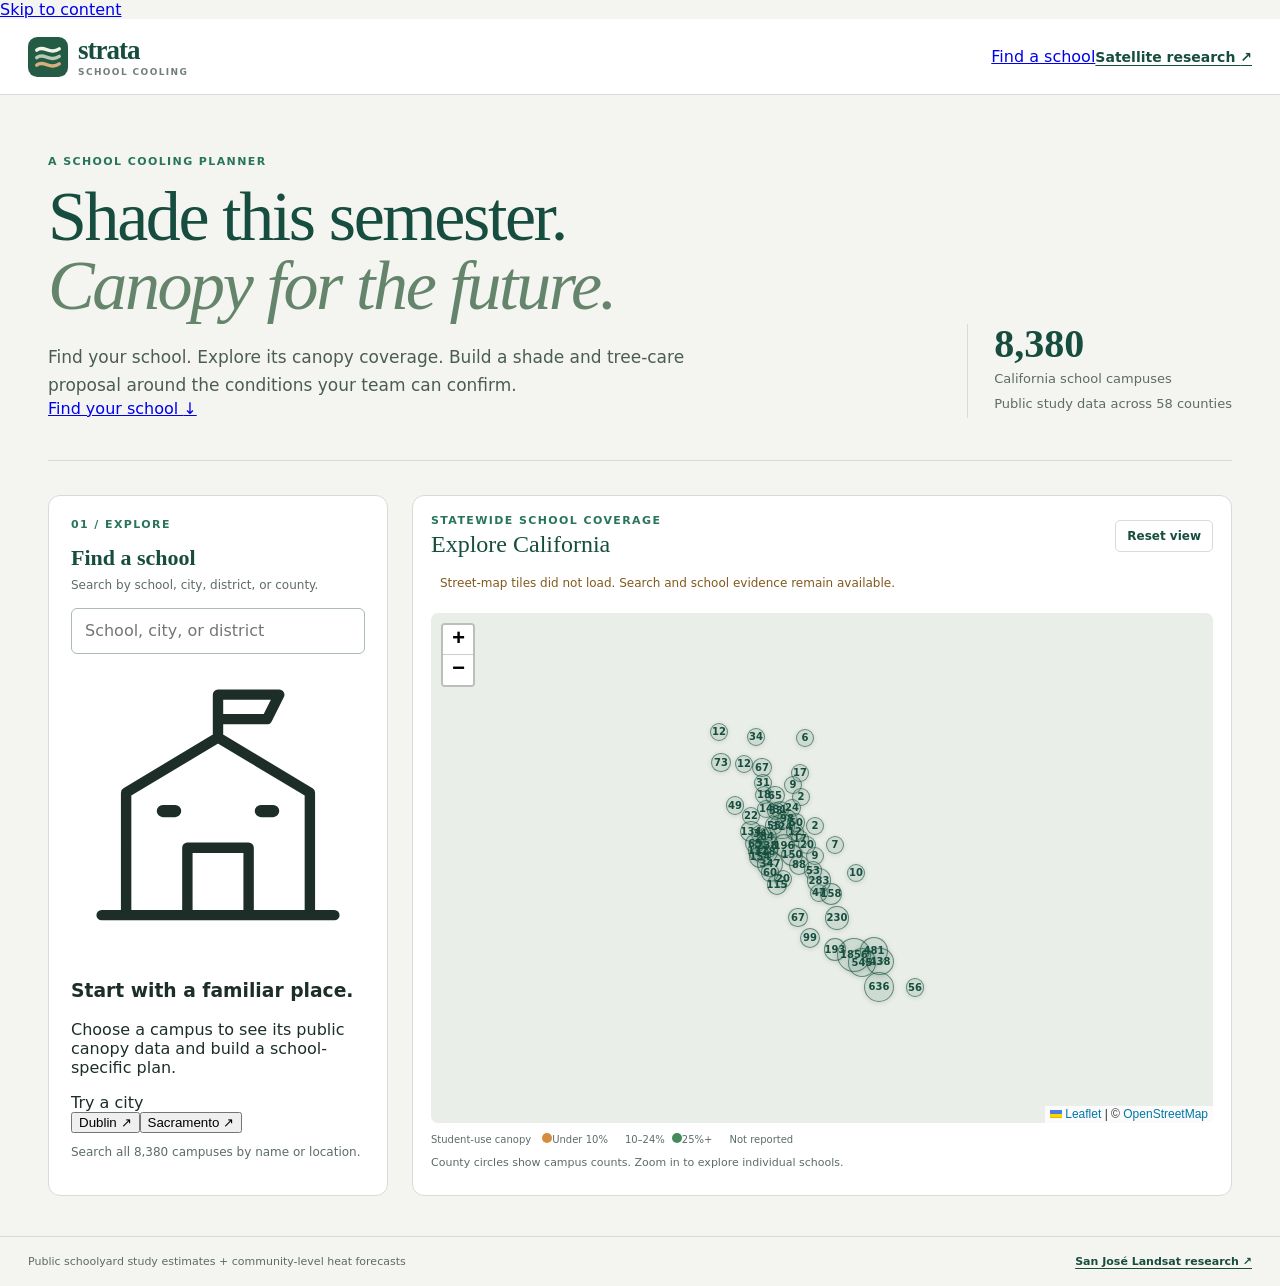
==== commit 3ef46571: "Replace uniform heat forecast with statewide canopy benchmark" ====
--- a/web/index.html
+++ b/web/index.html
@@ -27,7 +27,7 @@
       <div class="evidence-heading"><div><p class="eyebrow">02 / SCHOOL EVIDENCE</p><h2 id="evidence-title" tabindex="-1">Choose a campus</h2><p id="school-location" class="subhead"></p></div><button id="clear-selection" class="text-button" type="button">Clear selection</button></div>
       <div class="evidence-grid">
         <article class="evidence-card canopy-card"><p class="card-kicker">TREE CANOPY / 2024 STUDY</p><h3>Where trees cover the campus</h3><div class="canopy-values"><div><span>Student-use areas</span><strong id="student-canopy">—</strong><div class="canopy-track" aria-hidden="true"><span id="student-canopy-fill"></span></div></div><div><span>Whole property</span><strong id="property-canopy">—</strong><div class="canopy-track" aria-hidden="true"><span id="property-canopy-fill"></span></div></div></div><p class="data-note">Study-reported canopy percentages for distinct areas. They cannot be subtracted to estimate usable shade. Values are estimates, not an on-site shade or planting audit; imagery acquisition date is not specified.</p><a class="source-link" href="https://www.greenschoolyards.org/tree-canopy-equity" target="_blank" rel="noreferrer">Study and methods ↗</a></article>
-        <article class="evidence-card heat-card"><p class="card-kicker">COMMUNITY HEAT CONTEXT / ZIP <span id="heat-zip">—</span></p><h3 id="forecast-title">Daily heat-health forecast</h3><p id="forecast-note" class="data-note">Seven-day CalHeatScore forecast for the school ZIP area. This is not a schoolyard temperature or historical canopy measure.</p><div id="forecast-days" class="forecast-days" aria-label="Seven-day ZIP forecast"></div><p id="forecast-status" class="data-note"></p><a class="source-link" href="https://calheatscore.calepa.ca.gov/api/" target="_blank" rel="noreferrer">CalHeatScore documentation ↗</a></article>
+        <article class="evidence-card statewide-canopy-card"><p class="card-kicker">CALIFORNIA CANOPY CONTEXT / 2024 STUDY</p><h3>How much student-use canopy is reported statewide?</h3><div class="statewide-canopy-stat"><strong id="statewide-low-canopy">—</strong><span>of campuses with reported data have under 10% canopy in student-use areas</span></div><p id="canopy-comparison" class="data-note">Choose a school to compare its student-use canopy with other California campuses.</p><p class="data-note">This context is calculated from separate school records; it is not an on-site shade audit or a cooling estimate.</p><a class="source-link" href="https://www.greenschoolyards.org/tree-canopy-equity" target="_blank" rel="noreferrer">Study and methods ↗</a></article>
       </div>
       <div class="next-step"><span>FROM EVIDENCE TO ACTION</span><p>Compare a quick shade step with a longer-term canopy path using the conditions you know about this school.</p><button id="start-planning" class="plan-button" type="button" aria-controls="planner" aria-expanded="false">Build a plan <span aria-hidden="true">↓</span></button></div>
     </section>
@@ -68,5 +68,5 @@
     </section>
   </main>
   <footer><span>Public schoolyard study estimates + community-level heat forecasts</span><a href="research.html">San José Landsat research ↗</a></footer>
-  <script src="vendor/leaflet.js"></script><script src="planner-rules.js"></script><script src="planner-calculator.js"></script><script src="planner-exports.js"></script><script src="app.js?v=polish-20261023" defer></script>
+  <script src="vendor/leaflet.js"></script><script src="planner-rules.js"></script><script src="planner-calculator.js"></script><script src="planner-exports.js"></script><script src="planner-comparison.js"></script><script src="app.js?v=canopy-context-20261024" defer></script>
 </body></html>
--- a/web/app.css
+++ b/web/app.css
@@ -1,307 +1,10 @@
-:root {
-  color-scheme: light;
-  --forest: #234d3e;
-  --green: #3c7055;
-  --mint: #e8efe5;
-  --paper: #f6f7f2;
-  --ink: #253b31;
-  --muted: #627167;
-  --line: #dce3d9;
-  --card: #fff;
-  --soft: #f3f6ef;
-  --mint-hover: #edf3e9;
-  --map-fallback: #e8eee4;
-  --deep-green: #234d3e;
-  --on-deep: #fff;
-  --serif: Georgia, 'Times New Roman', serif;
-  font-family: -apple-system, BlinkMacSystemFont, 'Segoe UI', sans-serif;
-  color: var(--ink);
-  background: var(--paper);
-  font-synthesis: none;
-  -webkit-font-smoothing: antialiased;
-}
-* { box-sizing: border-box; }
-[hidden] { display: none !important; }
-body { margin: 0; font-size: 14px; line-height: 1.55; }
-a { color: var(--forest); text-underline-offset: 4px; }
-button, input, select, textarea { font: inherit; }
-button, a { -webkit-tap-highlight-color: transparent; }
-button { cursor: pointer; }
-button, input, select, textarea { transition: border-color .16s, background-color .16s, box-shadow .16s; }
-button:disabled, input:disabled { cursor: wait; opacity: .55; }
-:focus-visible { outline: 3px solid #b87d32; outline-offset: 4px; }
-input:focus-visible, select:focus-visible, textarea:focus-visible { outline-offset: 2px; }
-::selection { background: #d4e4ce; color: #183526; }
-.skip-link { position: fixed; top: -100px; left: 24px; padding: 12px 20px; background: var(--forest); color: white; z-index: 2000; border-radius: 6px; }
-.skip-link:focus { top: 12px; }
-.topbar {
-  min-height: 80px; display: flex; align-items: center; justify-content: space-between;
-  padding: 16px max(28px, calc((100vw - 1264px) / 2)); gap: 24px;
-  border-bottom: 1px solid var(--line); background: var(--paper);
-}
-.brand { display: flex; align-items: center; gap: 11px; text-decoration: none; color: var(--forest); font-family: var(--serif); font-size: 30px; line-height: 1; letter-spacing: -.9px; font-weight: 600; }
-.brand img { display: block; width: 38px; height: 38px; flex: 0 0 auto; }
-.brand small { display: block; margin-top: 6px; font: 600 8px/1.3 -apple-system, sans-serif; letter-spacing: 1.7px; color: var(--muted); }
-.topnav { display: flex; align-items: center; gap: 30px; }
-.topnav a { font-size: 12px; font-weight: 600; text-decoration: none; padding: 8px 0; }
-.topnav a:hover { text-decoration: underline; }
-.topnav .research-link { color: var(--muted); }
-.topnav span { margin-left: 5px; }
-main { max-width: 1264px; margin: auto; padding: 0 28px; }
-.hero { display: grid; grid-template-columns: minmax(0, 1fr) 250px; align-items: center; gap: 52px; padding: 56px 0 40px; }
-.eyebrow, .card-kicker { margin: 0 0 15px; color: var(--green); font-size: 10px; line-height: 1.5; font-weight: 700; letter-spacing: 1.5px; }
-.hero h1 { margin: 0; font: 400 clamp(44px, 4.6vw, 66px)/1.05 var(--serif); letter-spacing: -2.7px; color: var(--forest); }
-h1 em { font-weight: 400; color: #738969; }
-.intro { max-width: 580px; font-size: 16px; line-height: 1.7; color: var(--muted); margin: 20px 0 22px; text-wrap: pretty; }
-.hero-action { display: inline-flex; align-items: center; gap: 32px; background: var(--forest); color: white; padding: 12px 18px; border-radius: 6px; text-decoration: none; font-size: 13px; font-weight: 600; }
-.hero-action:hover { background: #183d2d; }
-.hero-action span { font-size: 18px; line-height: 1; }
-.hero-stat { border-left: 1px solid var(--line); padding: 20px 0 20px 28px; display: flex; flex-direction: column; gap: 6px; font-size: 13px; color: var(--muted); }
-.hero-stat strong { color: var(--forest); font: 400 60px/1.1 var(--serif); letter-spacing: -2px; font-variant-numeric: tabular-nums; }
-.hero-stat .stat-detail { display: block; margin-top: 12px; max-width: 155px; font-size: 11px; line-height: 1.6; }
-.explorer { display: grid; grid-template-columns: 320px minmax(0, 1fr); gap: 20px; border-top: 1px solid var(--line); padding: 28px 0 40px; scroll-margin-top: 24px; }
-.search-panel, .map-wrap, .evidence-card { background: var(--card); border: 1px solid var(--line); border-radius: 12px; }
-.search-panel { padding: 24px; min-width: 0; }
-.search-panel .eyebrow { margin-bottom: 9px; }
-.search-panel > label { display: block; font: 400 27px/1.2 var(--serif); color: var(--forest); }
-.hint, .search-note { color: var(--muted); font-size: 12px; line-height: 1.6; }
-.hint { margin: 9px 0 16px; }
-input[type=search] { width: 100%; height: 46px; border: 1px solid #bbc9b8; border-radius: 6px; padding: 0 12px; font-size: 13px; color: var(--ink); background: #fbfcf9; }
-input::placeholder, textarea::placeholder { color: #808b81; }
-input:hover, select:hover, textarea:hover { border-color: #93aa91; }
-.results { max-height: 340px; overflow: auto; scrollbar-width: thin; scrollbar-color: #c4d1c0 transparent; }
-.results.has-results { margin-top: 10px; }
-.result { position: relative; display: block; text-align: left; width: 100%; border: 0; border-bottom: 1px solid var(--line); background: transparent; padding: 14px 24px 14px 10px; color: var(--ink); border-radius: 4px; }
-.result::after { content: '↗'; position: absolute; right: 9px; top: 13px; font-size: 14px; color: #778974; }
-.result:hover, .result[aria-current=true] { background: var(--mint-hover); }
-.result[aria-current=true] { box-shadow: inset 3px 0 var(--green); }
-.result strong { display: block; font-size: 13px; line-height: 1.5; font-weight: 600; }
-.result span { display: block; margin-top: 4px; color: var(--muted); font-size: 11px; line-height: 1.5; }
-.search-note { margin: 14px 0 0; font-size: 11px; }
-.search-empty { padding: 30px 0 6px; }
-.school-symbol { display: block; width: 44px; height: 44px; color: #7c9573; margin-bottom: 18px; }
-.search-empty h3 { font: 400 21px/1.3 var(--serif); color: var(--forest); margin: 0 0 8px; }
-.search-empty p { font-size: 12px; color: var(--muted); line-height: 1.7; margin: 0 0 25px; }
-.example-label { display: block; color: var(--muted); font-size: 10px; margin-bottom: 8px; }
-.search-examples { display: flex; flex-wrap: wrap; gap: 7px; }
-.search-examples button { display: inline-flex; gap: 12px; align-items: center; padding: 6px 10px; border: 1px solid var(--line); border-radius: 4px; background: transparent; color: var(--forest); font-size: 11px; }
-.search-examples button:hover { background: var(--soft); border-color: #a5b79d; }
-.search-error { margin-top: 24px; padding: 16px; background: #f8f2e8; border-radius: 6px; }
-.search-error p { font-size: 12px; color: #75522a; margin: 0 0 12px; }
-.map-wrap { padding: 20px 20px 16px; min-width: 0; }
-.map-heading { display: flex; justify-content: space-between; align-items: center; gap: 12px; }
-.map-heading .eyebrow { margin-bottom: 3px; font-size: 9px; }
-.map-heading h2 { font: 400 24px/1.25 var(--serif); color: var(--forest); margin: 0; }
-.text-button { border: 1px solid var(--line); background: white; border-radius: 5px; padding: 9px 12px; font-size: 11px; font-weight: 600; color: var(--forest); white-space: nowrap; }
-.text-button:hover { background: var(--soft); border-color: #b5c4af; }
-#campus-map { height: 424px; width: 100%; margin-top: 18px; border-radius: 6px; background: var(--map-fallback); z-index: 0; border: 1px solid #dee4d9; }
-.map-legend { display: flex; align-items: center; flex-wrap: wrap; gap: 8px 15px; font-size: 10px; color: var(--muted); margin-top: 14px; }
-.map-legend > span { display: inline-flex; align-items: center; gap: 5px; }
-.map-legend .legend-title { color: var(--ink); font-weight: 600; }
-.legend-dot { width: 8px; height: 8px; border-radius: 50%; flex-shrink: 0; }
-.legend-dot.high { background: #448a5c; }
-.legend-dot.medium { background: #a9a34e; }
-.legend-dot.low { background: #c47737; }
-.legend-dot.missing { background: #8d9991; }
-.map-caption { font-size: 10px; line-height: 1.6; color: var(--muted); margin: 7px 0 0; }
-.map-message { font-size: 12px; color: #81591d; background: #fbf5e8; padding: 10px 12px; border-radius: 5px; margin: 12px 0 0; }
-.county-marker { background: #fcfdf8ed; border: 1px solid #6f9265; border-radius: 50%; color: var(--forest); display: flex; align-items: center; justify-content: center; font: 600 10px system-ui; box-shadow: 0 1px 3px #203c2117; }
-.campus-marker { stroke: white; stroke-width: 1; fill-opacity: .85; }
-.campus-marker.selected { stroke: #173c31; stroke-width: 3; fill-opacity: 1; }
-.leaflet-container { font-family: inherit; }
-.leaflet-control-zoom { border: 1px solid #d5dfd0 !important; border-radius: 5px !important; overflow: hidden; box-shadow: 0 2px 8px #173c3112 !important; }
-.leaflet-control-zoom a { color: var(--forest) !important; font-weight: 400 !important; }
-.leaflet-tooltip { font: 11px/1.5 -apple-system, sans-serif; border-radius: 5px; padding: 7px 10px; color: var(--ink); box-shadow: 0 2px 8px #173c3112; }
-.evidence { padding: 22px 0 40px; border-top: 1px solid var(--line); scroll-margin-top: 24px; }
-.evidence-heading { display: flex; justify-content: space-between; align-items: center; gap: 20px; margin-bottom: 22px; }
-.evidence-heading .eyebrow { margin-bottom: 8px; }
-.evidence-heading h2 { font: 400 38px/1.15 var(--serif); letter-spacing: -1px; color: var(--forest); margin: 0; }
-.evidence-heading h2:focus { outline: none; }
-.subhead { margin: 9px 0 0; color: var(--muted); font-size: 12px; line-height: 1.6; }
-.evidence-grid { display: grid; grid-template-columns: 1fr 1fr; gap: 20px; }
-.evidence-card { padding: 26px; }
-.card-kicker { font-size: 9px; margin-bottom: 11px; letter-spacing: 1.2px; }
-.evidence-card h3 { font: 400 25px/1.25 var(--serif); color: var(--forest); margin: 0 0 20px; }
-.canopy-values { display: grid; grid-template-columns: 1fr 1fr; gap: 20px; }
-.canopy-values > div { min-width: 0; padding: 15px; border: 1px solid var(--line); border-radius: 6px; background: #fafbf7; }
-.canopy-values > div > span { display: block; color: var(--muted); font-size: 11px; }
-.canopy-values strong { display: block; margin: 7px 0 14px; color: var(--forest); font: 400 40px/1.1 var(--serif); font-variant-numeric: tabular-nums; letter-spacing: -1px; }
-.canopy-missing strong { font: 500 18px/1.4 -apple-system, sans-serif; letter-spacing: 0; margin: 14px 0; }
-.canopy-track { height: 5px; background: #e0e8da; border-radius: 3px; overflow: hidden; }
-.canopy-track > span { height: 100%; display: block; background: #66875a; border-radius: inherit; }
-.data-note { font-size: 12px; line-height: 1.7; color: var(--muted); margin: 17px 0; }
-.source-link, footer a { font-size: 11px; font-weight: 600; text-decoration-thickness: 1px; }
-.forecast-days { display: grid; grid-template-columns: repeat(7, minmax(0, 1fr)); gap: 6px; }
-.forecast-day { background: var(--soft); border-radius: 5px; text-align: center; padding: 12px 2px; border: 1px solid var(--line); }
-.forecast-day span { display: block; color: var(--muted); font-size: 10px; }
-.forecast-day strong { display: block; margin-top: 6px; color: var(--forest); font-size: 13px; font-weight: 600; }
-.forecast-day.unavailable { background: #f5f6f2; }
-.forecast-day.unavailable strong { color: #768078; font-size: 10px; }
-.forecast-days.is-unavailable { display: block; }
-.forecast-empty { padding: 18px 20px; border: 1px dashed #ccd6c4; border-radius: 6px; background: #fafbf7; color: var(--muted); font-size: 12px; line-height: 1.6; margin: 0; }
-.next-step { margin-top: 20px; background: var(--forest); color: white; border-radius: 9px; padding: 23px 26px; display: flex; align-items: center; gap: 24px; }
-.next-step > span:first-child { color: #c9d8c5; font-size: 9px; letter-spacing: 1.1px; font-weight: 600; max-width: 100px; }
-.next-step p { margin: 0; line-height: 1.65; font-size: 13px; flex: 1; }
-.plan-button { display: inline-flex; align-items: center; justify-content: center; gap: 22px; border: 1px solid var(--forest); border-radius: 5px; background: var(--forest); color: white; padding: 11px 16px; font-size: 12px; font-weight: 600; white-space: nowrap; }
-.plan-button:hover { background: #173d2d; }
-.next-step .plan-button { border-color: #edf2e6; background: #edf2e6; color: var(--forest); }
-.next-step .plan-button:hover { background: white; }
-.planner { padding: 32px 0 56px; border-top: 1px solid var(--line); scroll-margin-top: 24px; }
-.planner-intro { max-width: 760px; margin: 0 0 30px; }
-.planner-intro .eyebrow { margin-bottom: 12px; }
-.planner-intro h2 { font: 400 clamp(34px, 3.6vw, 48px)/1.1 var(--serif); letter-spacing: -1.5px; color: var(--forest); margin: 0; }
-.planner-intro h2 em { color: #738969; font-weight: 400; }
-.planner-intro > p:last-child { max-width: 650px; color: var(--muted); font-size: 13px; line-height: 1.7; margin: 16px 0 0; }
-.constraint-panel { padding: 26px; background: var(--card); border: 1px solid var(--line); border-radius: 10px; }
-.constraint-heading { display: flex; justify-content: space-between; align-items: center; gap: 14px; }
-.constraint-heading .eyebrow { margin: 0 0 5px; font-size: 9px; }
-.constraint-heading h3 { margin: 0; color: var(--forest); font: 400 26px/1.2 var(--serif); }
-.constraint-grid { display: grid; grid-template-columns: repeat(3, minmax(0, 1fr)); gap: 22px; margin-top: 26px; }
-.constraint { display: flex; flex-direction: column; gap: 8px; min-width: 0; }
-.constraint > span { font-size: 12px; font-weight: 600; line-height: 1.55; color: var(--ink); min-height: 38px; }
-.constraint select { width: 100%; min-height: 44px; border: 1px solid #bbc9b8; border-radius: 5px; background: #fafbf7; color: var(--ink); padding: 8px 30px 8px 11px; font-size: 12px; text-overflow: ellipsis; }
-.constraint small { color: var(--muted); font-size: 11px; line-height: 1.6; }
-.plan-results { margin-top: 32px; }
-.plan-for { color: var(--muted); font-size: 12px; margin: 0 0 15px; }
-.plan-stages { display: grid; grid-template-columns: 1fr 1fr; gap: 20px; }
-.recommendation { background: var(--card); border: 1px solid var(--line); border-top: 3px solid var(--green); border-radius: 8px; padding: 26px; min-width: 0; }
-.recommendation.status-confirm { border-top-color: #b18b41; }
-.recommendation.status-blocked { border-top-color: #b16f56; }
-.recommendation-header { display: flex; justify-content: space-between; align-items: center; gap: 12px; }
-.recommendation .card-kicker { margin: 0; font-size: 9px; }
-.status-badge { display: inline-flex; align-items: center; gap: 5px; padding: 5px 8px; border-radius: 4px; background: #e8f1e5; color: #315e38; font-size: 10px; line-height: 1.45; font-weight: 600; }
-.status-badge::before { content: '✓'; font-size: 11px; }
-.status-badge-confirm { background: #f5f0e0; color: #775b24; }
-.status-badge-confirm::before { content: '?'; }
-.status-badge-blocked { background: #f7eae5; color: #884a36; }
-.status-badge-blocked::before { content: '×'; font-size: 13px; }
-.recommendation h3 { font: 400 27px/1.2 var(--serif); letter-spacing: -.5px; color: var(--forest); margin: 22px 0 12px; }
-.recommendation-timing { display: inline-block; color: var(--muted); font-size: 11px; font-weight: 600; margin: 0 0 14px; }
-.recommendation-explanation { color: var(--ink); font-size: 13px; line-height: 1.75; margin: 0 0 16px; }
-.gate-title { font-size: 9px; font-weight: 600; letter-spacing: 1px; text-transform: uppercase; color: var(--muted); margin: 18px 0 8px; }
-.gate-list { margin: 0 0 18px; padding-left: 18px; color: var(--muted); font-size: 12px; line-height: 1.8; }
-.recommendation-next { border-top: 1px solid var(--line); padding-top: 16px; color: var(--muted); font-size: 12px; line-height: 1.7; margin: 18px 0 0; }
-.recommendation-next strong { color: var(--forest); font-weight: 600; }
-.assumption-note, .planner-boundary { color: var(--muted); font-size: 11px; line-height: 1.7; }
-.assumption-note { margin: 14px 0 0; }
-.planner-boundary { margin: 24px 0 0; padding-left: 14px; border-left: 2px solid #c3d0ba; }
-.planning-tools, .proposal-tools { margin-top: 32px; padding: 28px; background: var(--card); border: 1px solid var(--line); border-radius: 10px; }
-.tools-heading { max-width: 700px; }
-.tools-heading .eyebrow { margin: 0 0 8px; font-size: 9px; }
-.tools-heading h3 { margin: 0; color: var(--forest); font: 400 30px/1.2 var(--serif); letter-spacing: -.5px; }
-.tools-heading > p:last-child { margin: 12px 0 0; color: var(--muted); font-size: 12px; line-height: 1.75; }
-.calculator-grid { display: grid; grid-template-columns: repeat(4, minmax(0, 1fr)); gap: 18px; margin-top: 24px; }
-.calc-field { display: flex; flex-direction: column; gap: 9px; min-width: 0; }
-.calc-field > span, .note-field { color: var(--ink); font-size: 12px; font-weight: 600; line-height: 1.5; }
-.calc-field > span { min-height: 36px; }
-.calc-field input, .note-field textarea { width: 100%; border: 1px solid #bbc9b8; border-radius: 5px; background: #fafbf7; color: var(--ink); font-size: 14px; padding: 11px 12px; }
-.calc-field small, .note-field span { color: var(--muted); font-size: 11px; font-weight: 400; line-height: 1.6; }
-.estimate-grid { display: grid; grid-template-columns: 1fr 1fr; gap: 18px; margin-top: 26px; }
-.estimate-card { padding: 22px; border: 1px solid var(--line); border-radius: 7px; background: var(--soft); }
-.estimate-card .card-kicker { margin: 0; }
-.estimate-value { margin: 12px 0 0; color: var(--forest); font: 400 30px/1.2 var(--serif); font-variant-numeric: tabular-nums; letter-spacing: -.6px; }
-.estimate-card .data-note { margin: 10px 0 0; font-size: 11px; }
-.estimate-boundary { border-left: 2px solid #c3d0ba; padding-left: 14px; color: var(--muted); font-size: 11px; line-height: 1.7; margin: 20px 0 0; }
-.note-field { display: block; margin-top: 24px; }
-.note-field textarea { display: block; margin-top: 10px; min-height: 100px; resize: vertical; font-weight: 400; line-height: 1.6; }
-.proposal-actions { display: flex; align-items: center; flex-wrap: wrap; gap: 10px; margin-top: 18px; }
-.proposal-actions #draft-status { color: var(--muted); font-size: 11px; margin-left: auto; max-width: 250px; }
-.proposal-print { display: none; margin-top: 28px; padding: 36px; background: white; color: #253b31; border: 1px solid var(--line); border-radius: 8px; font-family: -apple-system, BlinkMacSystemFont, 'Segoe UI', sans-serif; }
-.proposal-print h2, .proposal-print h3 { font-family: var(--serif); color: #234d3e; font-weight: 400; }
-.proposal-print h2 { font-size: 30px; margin: 0; }
-.proposal-print h3 { font-size: 19px; margin: 22px 0 7px; }
-.proposal-print p, .proposal-print li { font-size: 12px; line-height: 1.6; }
-.proposal-print .print-kicker { font-size: 10px; font-weight: 600; letter-spacing: 1.2px; color: #3c7055; }
-.proposal-print ul { padding-left: 20px; }
-.proposal-print a { color: #234d3e; overflow-wrap: anywhere; }
-.proposal-print .print-source { font-size: 10px; overflow-wrap: anywhere; }
-footer { border-top: 1px solid var(--line); padding: 22px max(28px, calc((100vw - 1208px) / 2)); display: flex; justify-content: space-between; gap: 20px; font-size: 11px; color: var(--muted); }
-.sr-only { position: absolute; width: 1px; height: 1px; padding: 0; margin: -1px; overflow: hidden; clip: rect(0,0,0,0); white-space: nowrap; border: 0; }
-@media (max-width: 1000px) {
-  .hero { grid-template-columns: minmax(0, 1fr) 200px; gap: 28px; }
-  .hero h1 { font-size: 54px; }
-  .hero-stat strong { font-size: 52px; }
-  .explorer { grid-template-columns: 290px minmax(0, 1fr); gap: 16px; }
-  .search-panel, .map-wrap { padding: 20px; }
-  .canopy-values { gap: 12px; }
-  .evidence-card { padding: 22px; }
-  .constraint-grid { grid-template-columns: repeat(2, minmax(0, 1fr)); }
-  .calculator-grid { grid-template-columns: repeat(2, minmax(0, 1fr)); }
-  .next-step { flex-wrap: wrap; gap: 16px; }
-  .next-step > span:first-child { max-width: none; width: 100%; }
-  .recommendation-header { align-items: flex-start; flex-direction: column; }
-}
-@media (max-width: 720px) {
-  .topbar { padding: 16px 20px; min-height: 72px; }
-  .brand { font-size: 27px; }
-  .brand img { width: 35px; height: 35px; }
-  .topnav { gap: 18px; }
-  .topnav a { font-size: 11px; }
-  .topnav > a:first-child { display: none; }
-  main { padding: 0 20px; }
-  .hero { display: block; padding: 36px 0 28px; }
-  .hero h1 { font-size: clamp(43px, 7.8vw, 58px); letter-spacing: -1.9px; }
-  .intro { font-size: 15px; line-height: 1.7; max-width: 540px; margin: 20px 0; }
-  .hero-stat { display: grid; grid-template-columns: auto 1fr; align-items: center; gap: 0 14px; padding: 22px 0 0; border-left: 0; margin-top: 26px; border-top: 1px solid var(--line); }
-  .hero-stat strong { grid-row: span 2; font-size: 36px; letter-spacing: -1px; }
-  .hero-stat > span { font-size: 12px; }
-  .hero-stat .stat-detail { margin: 0; max-width: none; font-size: 10px; }
-  .explorer { display: flex; flex-direction: column; padding: 0 0 30px; border-top: 0; gap: 18px; }
-  .search-panel { padding: 23px; }
-  .search-empty { padding-top: 22px; }
-  .school-symbol { display: none; }
-  .search-empty h3 { font-size: 20px; }
-  .search-empty p { margin-bottom: 18px; }
-  .search-note { margin-top: 12px; }
-  .results { max-height: 260px; }
-  input[type=search], .constraint select, .calc-field input, .note-field textarea { font-size: 16px; }
-  .map-heading h2 { font-size: 22px; }
-  .map-wrap { padding: 18px; }
-  #campus-map { height: 360px; margin-top: 14px; }
-  .map-legend { gap: 7px 12px; }
-  .map-legend .legend-title { width: 100%; }
-  .evidence { padding: 26px 0 30px; }
-  .evidence-heading { align-items: flex-start; gap: 12px; }
-  .evidence-heading h2 { font-size: 32px; overflow-wrap: anywhere; }
-  .evidence-heading .text-button { font-size: 10px; padding: 8px; }
-  .subhead { font-size: 12px; }
-  .evidence-grid, .plan-stages { grid-template-columns: 1fr; gap: 16px; }
-  .evidence-card { padding: 22px; }
-  .evidence-card h3 { font-size: 25px; }
-  .next-step { padding: 23px; display: flex; flex-direction: column; align-items: flex-start; gap: 14px; }
-  .next-step .plan-button { width: 100%; justify-content: space-between; }
-  .planner { padding-top: 28px; }
-  .planner-intro h2 { font-size: 37px; letter-spacing: -1px; }
-  .constraint-panel, .planning-tools, .proposal-tools { padding: 22px; }
-  .constraint-heading h3 { font-size: 23px; }
-  .constraint-heading { align-items: flex-start; }
-  .constraint-grid { gap: 23px; grid-template-columns: 1fr; }
-  .constraint > span { min-height: 0; font-size: 13px; }
-  .constraint select { min-height: 46px; }
-  .recommendation { padding: 22px; }
-  .recommendation-header { flex-direction: row; align-items: center; }
-  .recommendation h3 { font-size: 26px; }
-  .tools-heading h3 { font-size: 27px; }
-  .calculator-grid { gap: 20px; grid-template-columns: 1fr; }
-  .calc-field > span { min-height: 0; }
-  .estimate-grid { grid-template-columns: 1fr; gap: 12px; }
-  .estimate-value { font-size: 29px; }
-  .estimate-card { padding: 20px; }
-  .proposal-actions { gap: 10px; }
-  .proposal-actions #draft-status { width: 100%; max-width: none; margin: 4px 0 0; }
-  .proposal-print { padding: 24px; }
-  footer { padding: 22px 20px; flex-direction: column; gap: 10px; font-size: 10px; }
-}
-@media (prefers-reduced-motion: reduce) {
-  *, *::before, *::after { scroll-behavior: auto !important; transition: none !important; }
-}
-@media print {
-  body { background: white !important; color: #253b31 !important; }
-  .skip-link, .topbar, main > section:not(#planner), #planner > *:not(#proposal-print), footer { display: none !important; }
-  main { max-width: none; margin: 0; padding: 0; }
-  #planner { display: block !important; padding: 0; margin: 0; border: 0; }
-  .proposal-print { display: block !important; border: 0; border-radius: 0; margin: 0; padding: 0; color: #253b31; background: white; }
-  .proposal-print h2, .proposal-print h3 { color: #234d3e; }
-  .proposal-print a { color: #234d3e; text-decoration: none; }
-  .proposal-print .print-page-break { break-before: page; }
-}
+:root{--forest:#174d3f;--green:#28745d;--mint:#e6efe8;--paper:#f4f5f0;--ink:#1d2e29;--muted:#5d6c65;--line:#d5ddd6;--gold:#e2b865;--card:#fff;--soft:#f2f6f1;--mint-hover:#f0f5f0;--map-fallback:#e9eee8;--deep-green:#174d3f;--on-deep:#fff;--serif:Georgia,'Times New Roman',serif;font-family:Inter,ui-sans-serif,system-ui,-apple-system,sans-serif;color:var(--ink);background:var(--paper);font-synthesis:none}*{box-sizing:border-box}body{margin:0}.topbar{height:76px;display:flex;align-items:center;justify-content:space-between;padding:0 max(28px,calc((100vw - 1240px)/2));border-bottom:1px solid var(--line);background:var(--card)}.brand{display:flex;align-items:center;gap:10px;text-decoration:none;color:var(--forest);font-family:var(--serif);font-size:27px;font-weight:700;letter-spacing:-1px}.brand img{object-fit:contain}.brand small{display:block;font:600 9px/1.4 system-ui,sans-serif;letter-spacing:1.4px;color:#718077}.research-link,footer a,.source-link{color:var(--forest);font-weight:650;text-decoration-thickness:1px;text-underline-offset:3px}.research-link{font-size:14px}main{max-width:1240px;margin:0 auto;padding:0 28px}.hero{display:flex;align-items:flex-end;justify-content:space-between;padding:60px 0 42px;border-bottom:1px solid var(--line);gap:36px}.eyebrow,.card-kicker{margin:0 0 14px;color:var(--green);font-size:11px;font-weight:750;letter-spacing:1.4px}.hero h1{margin:0;font:500 clamp(42px,6vw,70px)/.99 var(--serif);letter-spacing:-2.4px;color:var(--forest)}h1 em{font-weight:400;color:#64846b}.intro{max-width:660px;font-size:17px;line-height:1.65;color:#4b5c54;margin:22px 0 0}.hero-stat{min-width:190px;padding:0 0 5px 26px;border-left:1px solid var(--line);display:flex;flex-direction:column;gap:6px;color:var(--muted);font-size:13px;line-height:1.4}.hero-stat strong{color:var(--forest);font:600 40px/1 var(--serif)}.explorer{display:grid;grid-template-columns:340px minmax(0,1fr);gap:24px;padding:34px 0 40px}.search-panel,.map-wrap,.evidence-card{background:var(--card);border:1px solid var(--line);border-radius:12px}.search-panel{padding:22px;align-self:stretch}.search-panel>label{font:600 22px var(--serif);color:var(--forest)}.hint,.search-note{color:var(--muted);font-size:12px;line-height:1.5}.hint{margin:5px 0 14px}input[type=search]{width:100%;height:46px;border:1px solid #aebbb1;border-radius:6px;padding:0 13px;font:inherit;color:var(--ink);background:var(--card)}input:focus-visible,button:focus-visible,a:focus-visible,#campus-map:focus-visible{outline:3px solid #c58d33;outline-offset:2px}.results{max-height:412px;overflow:auto;margin-top:10px}.result{display:block;text-align:left;width:100%;border:0;border-bottom:1px solid var(--line);background:var(--card);padding:12px 8px;cursor:pointer;color:var(--ink)}.result:hover,.result[aria-current=true]{background:var(--mint-hover)}.result strong{display:block;font-size:13px;line-height:1.35}.result span{display:block;margin-top:3px;color:var(--muted);font-size:11px}.search-note{min-height:20px;margin:10px 0}.map-legend{display:flex;align-items:center;gap:7px;font-size:10px;color:var(--muted);line-height:1.3;margin-top:10px}.legend-dot{width:10px;height:10px;border-radius:50%;display:inline-block}.legend-dot.high{background:#448a5c}.legend-dot.low{background:#d58c3f;margin-left:4px}.map-wrap{padding:18px 18px 12px;min-width:0}.map-heading{display:flex;justify-content:space-between;align-items:center}.map-heading .eyebrow{margin-bottom:4px}.map-heading h2{font:500 24px var(--serif);color:var(--forest);margin:0}.text-button{border:1px solid var(--line);background:var(--card);border-radius:5px;padding:8px 11px;font:600 12px system-ui;color:var(--forest);cursor:pointer}.text-button:hover{background:var(--mint)}#campus-map{height:510px;width:100%;margin-top:14px;border-radius:7px;background:var(--map-fallback);z-index:0}.map-caption{font-size:11px;line-height:1.5;color:var(--muted);margin:9px 0 0}.map-message{font-size:12px;color:#81591d;background:var(--card)5df;padding:9px;border-radius:4px;margin:9px 0 0}.evidence{padding:16px 0 46px;scroll-margin-top:18px}.evidence-heading{display:flex;justify-content:space-between;align-items:center;margin-bottom:18px}.evidence-heading .eyebrow{margin-bottom:5px}.evidence-heading h2{font:500 34px var(--serif);color:var(--forest);margin:0}.subhead{margin:5px 0 0;color:var(--muted);font-size:14px}.evidence-grid{display:grid;grid-template-columns:1fr 1fr;gap:16px}.evidence-card{padding:22px}.card-kicker{font-size:10px;margin-bottom:10px}.evidence-card h3{font:500 24px var(--serif);color:var(--forest);margin:0 0 18px}.canopy-values{display:grid;grid-template-columns:1fr 1fr;gap:12px}.canopy-values>div{background:var(--soft);border-radius:6px;padding:14px}.canopy-values span{display:block;color:var(--muted);font-size:12px}.canopy-values strong{display:block;margin-top:5px;color:var(--forest);font:600 34px var(--serif)}.data-note{font-size:12px;line-height:1.55;color:#58675f;margin:14px 0}.source-link{font-size:12px}.forecast-days{display:grid;grid-template-columns:repeat(7,1fr);gap:6px}.forecast-day{background:var(--soft);border-radius:5px;text-align:center;padding:9px 2px}.forecast-day span{display:block;color:var(--muted);font-size:10px}.forecast-day strong{display:block;margin-top:6px;color:var(--forest);font-size:14px}.forecast-day.unavailable{background:#f4f4f1}.forecast-day.unavailable strong{color:#768078;font-size:10px}.next-step{margin-top:18px;background:var(--forest);color:var(--card);border-radius:9px;padding:18px 21px;display:flex;align-items:center;gap:20px}.next-step>span:first-child{color:#c7deca;font-size:10px;letter-spacing:1.2px;font-weight:750;white-space:nowrap}.next-step p{margin:0;line-height:1.5;font-size:13px;flex:1}.coming-soon{font-size:9px;letter-spacing:.8px;color:#d7e3d8;text-align:right;max-width:150px}footer{border-top:1px solid var(--line);padding:18px max(28px,calc((100vw - 1240px)/2));display:flex;justify-content:space-between;gap:20px;font-size:11px;color:var(--muted)}.sr-only{position:absolute;width:1px;height:1px;padding:0;margin:-1px;overflow:hidden;clip:rect(0,0,0,0);white-space:nowrap;border:0}.county-marker{background:rgba(27,94,69,.13);border:1px solid rgba(24,83,60,.6);border-radius:50%;color:var(--forest);display:flex;align-items:center;justify-content:center;font:700 10px system-ui;box-shadow:0 1px 5px #193a2b25}.campus-marker{stroke:var(--card);stroke-width:1;fill-opacity:.78}.campus-marker.selected{stroke:#173c31;stroke-width:3;fill-opacity:1}@media(max-width:900px){.explorer{grid-template-columns:290px minmax(0,1fr);gap:14px}.search-panel{padding:16px}.results{max-height:350px}#campus-map{height:480px}.next-step{flex-wrap:wrap;gap:9px 16px}.coming-soon{max-width:none;text-align:left}}@media(max-width:680px){.topbar{height:64px;padding:0 17px}.brand{font-size:23px}.brand img{width:34px;height:34px}.research-link{font-size:11px}main{padding:0 16px}.hero{padding:40px 0 26px;display:block}.hero h1{font-size:48px}.intro{font-size:15px}.hero-stat{margin-top:25px;padding-left:14px;min-width:0}.hero-stat strong{font-size:32px}.explorer{display:flex;flex-direction:column;padding-top:22px}.search-panel{order:2}.map-wrap{order:1;padding:14px}.map-heading h2{font-size:21px}#campus-map{height:370px}.results{max-height:260px}.evidence-heading h2{font-size:29px}.evidence-grid{grid-template-columns:1fr}.evidence-card{padding:18px}.next-step{display:block}.next-step p{margin:8px 0}.coming-soon{display:block;margin-top:12px}footer{padding:15px 16px;flex-direction:column}}
+
+@media(prefers-color-scheme:dark){:root{--forest:#a9d6bb;--green:#93c7a6;--paper:#111b17;--ink:#e8eee9;--muted:#b4c2ba;--line:#35463d;--card:#19251f;--soft:#24362d;--mint-hover:#263a30;--map-fallback:#24352d}body{background:var(--paper);color:var(--ink)}.topbar,.search-panel,.map-wrap,.evidence-card,.result,.text-button,input[type=search]{background:var(--card);color:var(--ink)}.brand,.research-link,footer a,.source-link,.map-heading h2,.evidence-heading h2,.evidence-card h3,.canopy-values strong,.forecast-day strong{color:var(--forest)}.hero h1{color:var(--forest)}.hero h1 em{color:#b2c9b0}.intro,.hint,.search-note,.subhead,.map-caption,.data-note,.hero-stat,footer{color:var(--muted)}.result:hover,.result[aria-current=true]{background:var(--mint-hover)}.map-message{color:#f0d69b;background:#443820}.county-marker{background:rgba(15,31,24,.88);border-color:#8cbea0;color:#c7e5d1}.leaflet-control-zoom a{background:var(--card);color:var(--ink);border-color:var(--line)}.leaflet-control-attribution{background:rgba(25,37,31,.85)!important;color:#d3ded7!important}.leaflet-control-attribution a{color:#a9d6bb!important}.next-step{background:var(--deep-green);color:var(--on-deep)}.forecast-day.unavailable{background:#24312b}.canopy-values>div{background:var(--soft)}}
+.plan-button{border:1px solid #d7e5d8;border-radius:5px;background:transparent;color:var(--on-deep);padding:10px 13px;font:650 12px system-ui;white-space:nowrap;cursor:pointer}.plan-button:hover{background:rgba(255,255,255,.12)}.planner{padding:38px 0 52px;scroll-margin-top:18px}.planner-intro{max-width:760px;margin:0 0 24px}.planner-intro .eyebrow{margin-bottom:10px}.planner-intro h2{font:500 clamp(34px,4vw,48px)/1.05 var(--serif);letter-spacing:-1px;color:var(--forest);margin:0}.planner-intro h2 em{color:#64846b;font-weight:400}.planner-intro>p:last-child{max-width:720px;color:var(--muted);font-size:14px;line-height:1.6;margin:12px 0 0}.constraint-panel{padding:22px;background:var(--card);border:1px solid var(--line);border-radius:10px}.constraint-heading{display:flex;justify-content:space-between;align-items:center;gap:14px}.constraint-heading .eyebrow{margin:0 0 4px}.constraint-heading h3{margin:0;color:var(--forest);font:500 23px var(--serif)}.constraint-grid{display:grid;grid-template-columns:repeat(3,minmax(0,1fr));gap:14px;margin-top:18px}.constraint{display:flex;flex-direction:column;gap:7px;padding:14px;border-radius:7px;background:var(--soft);border:1px solid var(--line)}.constraint>span{font-size:12px;font-weight:700;line-height:1.4;color:var(--ink)}.constraint select{width:100%;min-height:40px;border:1px solid #aebbb1;border-radius:5px;background:var(--card);color:var(--ink);padding:7px 9px;font:12px system-ui}.constraint small{color:var(--muted);font-size:10px;line-height:1.4}.plan-results{margin-top:25px}.plan-for{color:var(--muted);font-size:12px;margin:0 0 11px}.plan-stages{display:grid;grid-template-columns:1fr 1fr;gap:15px;position:relative}.recommendation{background:var(--card);border:1px solid var(--line);border-top:4px solid var(--green);border-radius:9px;padding:18px;min-width:0}.recommendation.status-confirm{border-top-color:#aa7d2c}.recommendation.status-blocked{border-top-color:#a95847}.recommendation-header{display:flex;justify-content:space-between;align-items:flex-start;gap:8px}.recommendation .card-kicker{margin:0;font-size:9px}.status-badge{display:inline-flex;align-items:center;gap:5px;padding:5px 7px;border-radius:4px;background:#e5f1e8;color:#22563b;font-size:9px;line-height:1.25;font-weight:750;text-align:center}.status-badge:before{content:'✓';font-size:11px}.status-badge-confirm{background:#f4eddb;color:#6f5015}.status-badge-confirm:before{content:'?';font-weight:800}.status-badge-blocked{background:#f5e7e3;color:#813f32}.status-badge-blocked:before{content:'×';font-size:13px}.recommendation h3{font:500 22px/1.18 var(--serif);color:var(--forest);margin:14px 0 8px}.recommendation-timing{display:inline-block;background:var(--soft);padding:5px 8px;border-radius:4px;color:var(--muted);font-size:10px;font-weight:700;margin:0 0 12px}.recommendation-explanation{color:var(--ink);font-size:13px;line-height:1.55;margin:0 0 14px}.gate-title{font-size:10px;font-weight:750;letter-spacing:.7px;text-transform:uppercase;color:var(--muted);margin:12px 0 6px}.gate-list{margin:0 0 15px;padding-left:17px;color:var(--muted);font-size:11px;line-height:1.5}.recommendation-next{border-top:1px solid var(--line);padding-top:11px;color:var(--muted);font-size:11px;line-height:1.5;margin:12px 0 0}.recommendation-next strong{color:var(--forest)}.assumption-note,.planner-boundary{color:var(--muted);font-size:11px;line-height:1.55}.assumption-note{margin:12px 0 0}.planner-boundary{margin:18px 0 0;padding-left:12px;border-left:3px solid var(--line)}@media(max-width:850px){.constraint-grid{grid-template-columns:repeat(2,minmax(0,1fr))}}@media(max-width:680px){.next-step{display:flex;flex-direction:column;align-items:flex-start}.constraint-panel{padding:16px}.constraint-grid,.plan-stages{grid-template-columns:1fr}.constraint-heading h3{font-size:20px}.recommendation{padding:16px}.recommendation h3{font-size:20px}}
+@media(prefers-color-scheme:dark){.planner-intro h2 em{color:#b2c9b0}.constraint,.recommendation{background:var(--card)}.constraint select{border-color:var(--line)}.plan-button{border-color:#547661}.status-badge{background:#254b36;color:#d0eed8}.status-badge-confirm{background:#493d22;color:#f2d996}.status-badge-blocked{background:#4a2c27;color:#efbbb0}.recommendation.status-confirm{border-top-color:#c39a45}.recommendation.status-blocked{border-top-color:#d37863}}
+.planning-tools,.proposal-tools{margin-top:24px;padding:22px;background:var(--card);border:1px solid var(--line);border-radius:10px}.tools-heading{max-width:760px}.tools-heading .eyebrow{margin:0 0 5px}.tools-heading h3{margin:0;color:var(--forest);font:500 25px/1.2 var(--serif)}.tools-heading>p:last-child{margin:9px 0 0;color:var(--muted);font-size:12px;line-height:1.55}.calculator-grid{display:grid;grid-template-columns:repeat(4,minmax(0,1fr));gap:12px;margin-top:18px}.calc-field{display:flex;flex-direction:column;gap:7px;padding:13px;border:1px solid var(--line);border-radius:7px;background:var(--soft)}.calc-field>span,.note-field{color:var(--ink);font-size:12px;font-weight:700;line-height:1.4}.calc-field input,.note-field textarea{width:100%;border:1px solid #aebbb1;border-radius:5px;background:var(--card);color:var(--ink);font:13px system-ui;padding:10px}.calc-field small,.note-field span{color:var(--muted);font-size:10px;font-weight:400;line-height:1.4}.estimate-grid{display:grid;grid-template-columns:1fr 1fr;gap:12px;margin-top:14px}.estimate-card{padding:14px;border:1px solid var(--line);border-radius:7px;background:var(--soft)}.estimate-card .card-kicker{margin:0}.estimate-value{margin:8px 0 0;color:var(--forest);font:600 24px var(--serif)}.estimate-card .data-note{margin:5px 0 0}.estimate-boundary{border-left:3px solid var(--line);padding-left:10px;color:var(--muted);font-size:11px;line-height:1.55}.note-field{display:block;margin-top:15px}.note-field textarea{display:block;margin-top:7px;min-height:90px;resize:vertical;font-weight:400}.proposal-actions{display:flex;align-items:center;flex-wrap:wrap;gap:9px;margin-top:13px}.proposal-actions #draft-status{color:var(--muted);font-size:11px;margin-left:auto}.proposal-print{margin-top:24px;padding:30px;background:#fff;color:#1d2e29;border:1px solid #d5ddd6;border-radius:8px;font-family:system-ui,sans-serif}.proposal-print h2,.proposal-print h3{font-family:var(--serif);color:#174d3f}.proposal-print h2{font-size:30px;margin:0}.proposal-print h3{font-size:19px;margin:22px 0 7px}.proposal-print p,.proposal-print li{font-size:12px;line-height:1.55}.proposal-print .print-kicker{font-size:10px;font-weight:750;letter-spacing:1.2px;color:#28745d}.proposal-print ul{padding-left:20px}.proposal-print a{color:#174d3f;overflow-wrap:anywhere}.proposal-print .print-source{font-size:10px;overflow-wrap:anywhere}
+@media(max-width:850px){.calculator-grid{grid-template-columns:repeat(2,minmax(0,1fr))}}
+@media(max-width:680px){.planning-tools,.proposal-tools{padding:16px}.calculator-grid,.estimate-grid{grid-template-columns:1fr}.tools-heading h3{font-size:22px}.estimate-value{font-size:22px}.proposal-actions #draft-status{width:100%;margin:3px 0 0}}
+@media print{body{background:#fff!important;color:#1d2e29!important}.topbar,main>section:not(#planner),#planner>*:not(#proposal-print),footer{display:none!important}main{max-width:none;margin:0;padding:0}#planner{display:block!important;padding:0;margin:0}.proposal-print{display:block!important;border:0;border-radius:0;margin:0;padding:0;color:#1d2e29;background:#fff}.proposal-print h2,.proposal-print h3{color:#174d3f}.proposal-print a{color:#174d3f;text-decoration:none}.proposal-print .print-page-break{break-before:page}}
+.statewide-canopy-stat{display:flex;align-items:center;gap:16px;margin:20px 0;padding:18px;background:var(--soft);border-radius:8px}.statewide-canopy-stat strong{flex:0 0 auto;color:var(--forest);font:600 43px/1 var(--serif)}.statewide-canopy-stat span{max-width:25ch;color:var(--muted);font-size:13px;line-height:1.5}
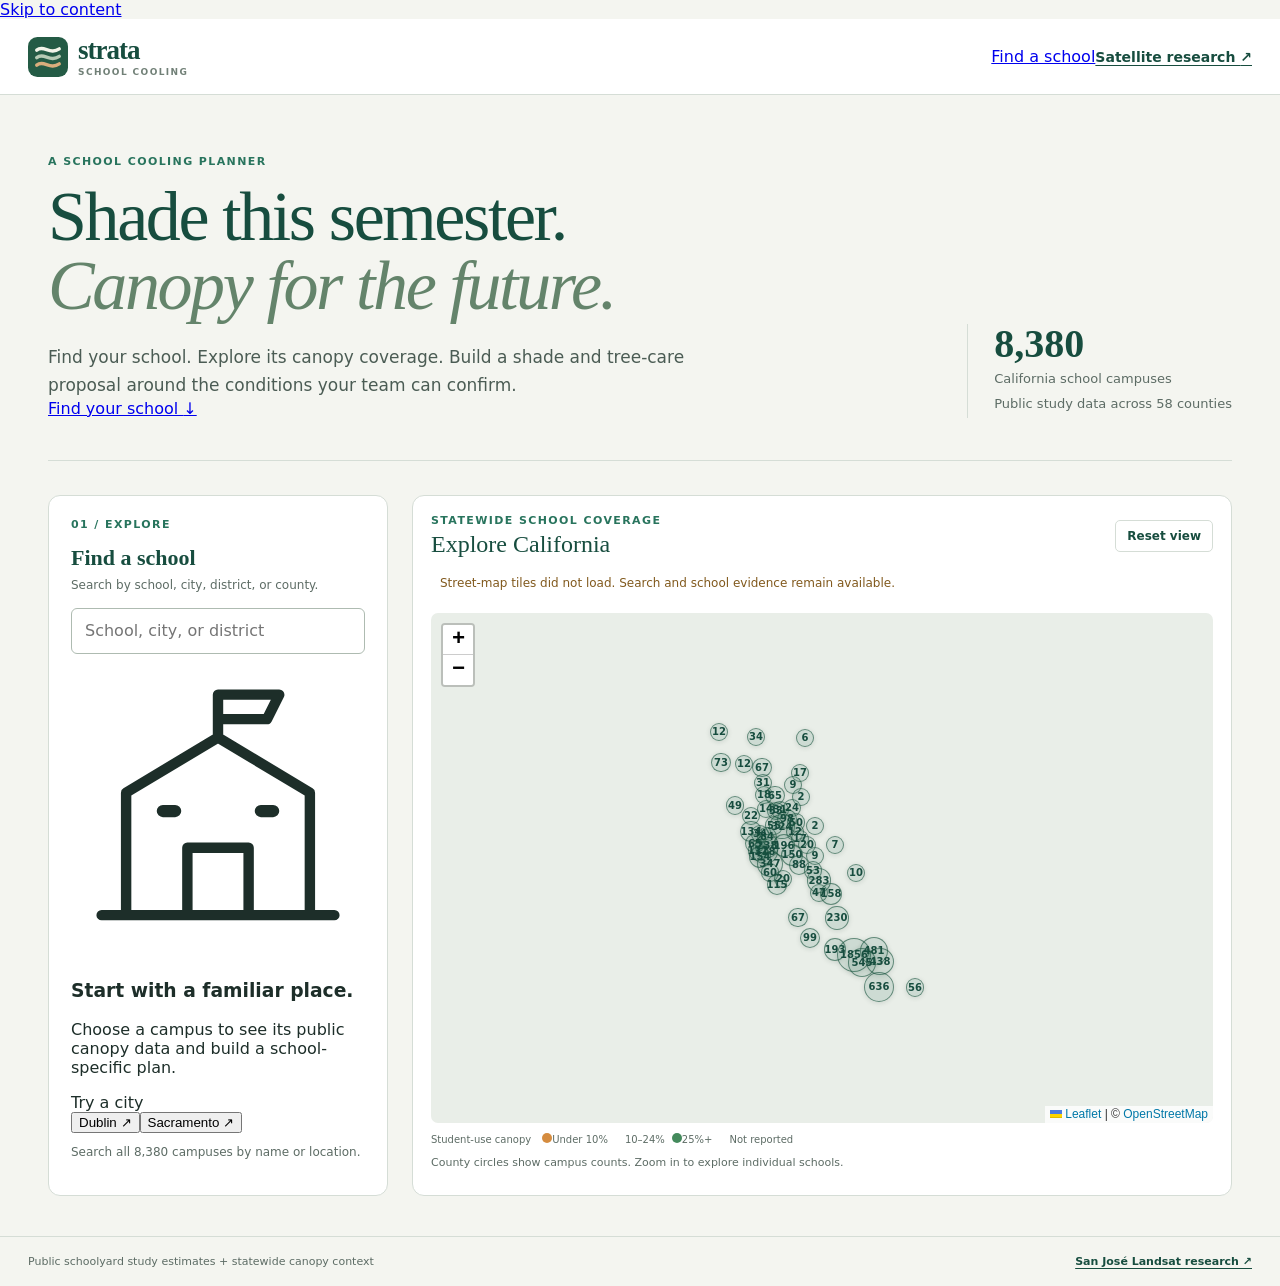
==== commit bcc9213b: "Update Strata footer for canopy context" ====
--- a/web/index.html
+++ b/web/index.html
@@ -67,6 +67,6 @@
       <p class="planner-boundary">These are planning candidates, not site approvals. The project has no field observations and does not estimate shade capacity, cooling, health benefits, or emissions savings. Structures require school facilities review; tree sites and care plans require school confirmation.</p>
     </section>
   </main>
-  <footer><span>Public schoolyard study estimates + community-level heat forecasts</span><a href="research.html">San José Landsat research ↗</a></footer>
+  <footer><span>Public schoolyard study estimates + statewide canopy context</span><a href="research.html">San José Landsat research ↗</a></footer>
   <script src="vendor/leaflet.js"></script><script src="planner-rules.js"></script><script src="planner-calculator.js"></script><script src="planner-exports.js"></script><script src="planner-comparison.js"></script><script src="app.js?v=canopy-context-20261024" defer></script>
 </body></html>
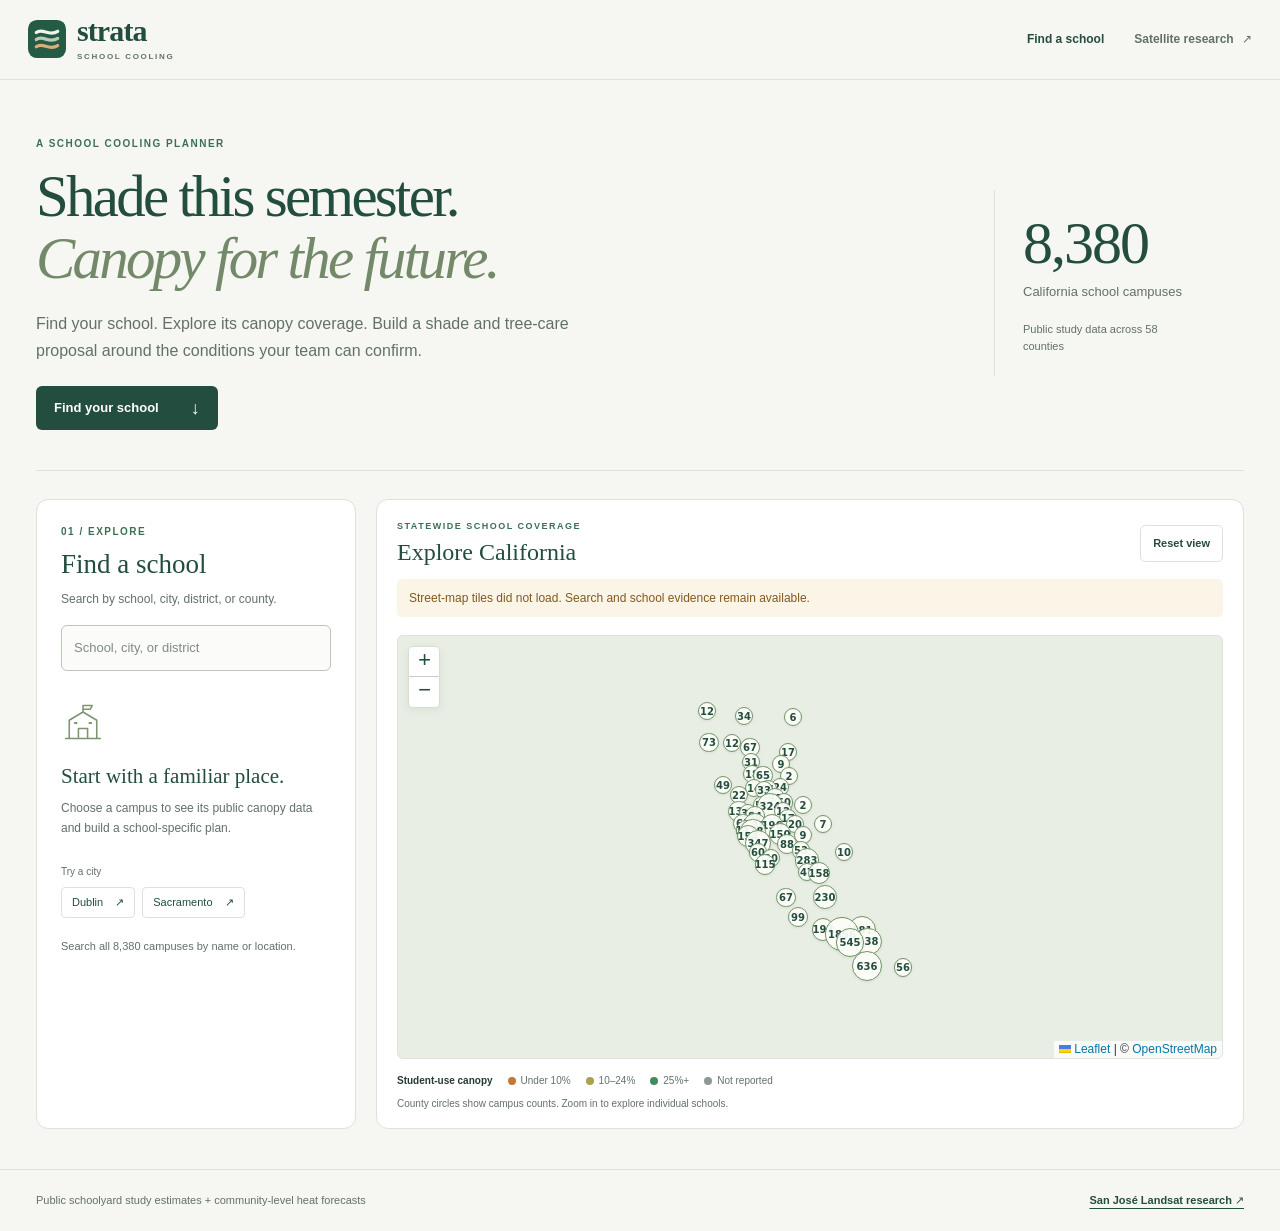
==== commit 00d1b9de: "Revert statewide canopy benchmark change" ====
--- a/web/index.html
+++ b/web/index.html
@@ -27,7 +27,7 @@
       <div class="evidence-heading"><div><p class="eyebrow">02 / SCHOOL EVIDENCE</p><h2 id="evidence-title" tabindex="-1">Choose a campus</h2><p id="school-location" class="subhead"></p></div><button id="clear-selection" class="text-button" type="button">Clear selection</button></div>
       <div class="evidence-grid">
         <article class="evidence-card canopy-card"><p class="card-kicker">TREE CANOPY / 2024 STUDY</p><h3>Where trees cover the campus</h3><div class="canopy-values"><div><span>Student-use areas</span><strong id="student-canopy">—</strong><div class="canopy-track" aria-hidden="true"><span id="student-canopy-fill"></span></div></div><div><span>Whole property</span><strong id="property-canopy">—</strong><div class="canopy-track" aria-hidden="true"><span id="property-canopy-fill"></span></div></div></div><p class="data-note">Study-reported canopy percentages for distinct areas. They cannot be subtracted to estimate usable shade. Values are estimates, not an on-site shade or planting audit; imagery acquisition date is not specified.</p><a class="source-link" href="https://www.greenschoolyards.org/tree-canopy-equity" target="_blank" rel="noreferrer">Study and methods ↗</a></article>
-        <article class="evidence-card statewide-canopy-card"><p class="card-kicker">CALIFORNIA CANOPY CONTEXT / 2024 STUDY</p><h3>How much student-use canopy is reported statewide?</h3><div class="statewide-canopy-stat"><strong id="statewide-low-canopy">—</strong><span>of campuses with reported data have under 10% canopy in student-use areas</span></div><p id="canopy-comparison" class="data-note">Choose a school to compare its student-use canopy with other California campuses.</p><p class="data-note">This context is calculated from separate school records; it is not an on-site shade audit or a cooling estimate.</p><a class="source-link" href="https://www.greenschoolyards.org/tree-canopy-equity" target="_blank" rel="noreferrer">Study and methods ↗</a></article>
+        <article class="evidence-card heat-card"><p class="card-kicker">COMMUNITY HEAT CONTEXT / ZIP <span id="heat-zip">—</span></p><h3 id="forecast-title">Daily heat-health forecast</h3><p id="forecast-note" class="data-note">Strata checks CalHeatScore for the latest daily forecast for this ZIP area. This is not a schoolyard temperature or historical canopy measure.</p><div id="forecast-days" class="forecast-days" aria-label="Seven-day ZIP forecast"></div><p id="forecast-status" class="data-note"></p><a class="source-link" href="https://calheatscore.calepa.ca.gov/api/" target="_blank" rel="noreferrer">CalHeatScore documentation ↗</a></article>
       </div>
       <div class="next-step"><span>FROM EVIDENCE TO ACTION</span><p>Compare a quick shade step with a longer-term canopy path using the conditions you know about this school.</p><button id="start-planning" class="plan-button" type="button" aria-controls="planner" aria-expanded="false">Build a plan <span aria-hidden="true">↓</span></button></div>
     </section>
@@ -67,6 +67,6 @@
       <p class="planner-boundary">These are planning candidates, not site approvals. The project has no field observations and does not estimate shade capacity, cooling, health benefits, or emissions savings. Structures require school facilities review; tree sites and care plans require school confirmation.</p>
     </section>
   </main>
-  <footer><span>Public schoolyard study estimates + statewide canopy context</span><a href="research.html">San José Landsat research ↗</a></footer>
-  <script src="vendor/leaflet.js"></script><script src="planner-rules.js"></script><script src="planner-calculator.js"></script><script src="planner-exports.js"></script><script src="planner-comparison.js"></script><script src="app.js?v=canopy-context-20261024" defer></script>
+  <footer><span>Public schoolyard study estimates + community-level heat forecasts</span><a href="research.html">San José Landsat research ↗</a></footer>
+  <script src="vendor/leaflet.js"></script><script src="planner-rules.js"></script><script src="planner-calculator.js"></script><script src="planner-exports.js"></script><script src="planner-forecast.js"></script><script src="app.js?v=daily-forecast-20261023" defer></script>
 </body></html>
--- a/web/app.css
+++ b/web/app.css
@@ -1,10 +1,307 @@
-:root{--forest:#174d3f;--green:#28745d;--mint:#e6efe8;--paper:#f4f5f0;--ink:#1d2e29;--muted:#5d6c65;--line:#d5ddd6;--gold:#e2b865;--card:#fff;--soft:#f2f6f1;--mint-hover:#f0f5f0;--map-fallback:#e9eee8;--deep-green:#174d3f;--on-deep:#fff;--serif:Georgia,'Times New Roman',serif;font-family:Inter,ui-sans-serif,system-ui,-apple-system,sans-serif;color:var(--ink);background:var(--paper);font-synthesis:none}*{box-sizing:border-box}body{margin:0}.topbar{height:76px;display:flex;align-items:center;justify-content:space-between;padding:0 max(28px,calc((100vw - 1240px)/2));border-bottom:1px solid var(--line);background:var(--card)}.brand{display:flex;align-items:center;gap:10px;text-decoration:none;color:var(--forest);font-family:var(--serif);font-size:27px;font-weight:700;letter-spacing:-1px}.brand img{object-fit:contain}.brand small{display:block;font:600 9px/1.4 system-ui,sans-serif;letter-spacing:1.4px;color:#718077}.research-link,footer a,.source-link{color:var(--forest);font-weight:650;text-decoration-thickness:1px;text-underline-offset:3px}.research-link{font-size:14px}main{max-width:1240px;margin:0 auto;padding:0 28px}.hero{display:flex;align-items:flex-end;justify-content:space-between;padding:60px 0 42px;border-bottom:1px solid var(--line);gap:36px}.eyebrow,.card-kicker{margin:0 0 14px;color:var(--green);font-size:11px;font-weight:750;letter-spacing:1.4px}.hero h1{margin:0;font:500 clamp(42px,6vw,70px)/.99 var(--serif);letter-spacing:-2.4px;color:var(--forest)}h1 em{font-weight:400;color:#64846b}.intro{max-width:660px;font-size:17px;line-height:1.65;color:#4b5c54;margin:22px 0 0}.hero-stat{min-width:190px;padding:0 0 5px 26px;border-left:1px solid var(--line);display:flex;flex-direction:column;gap:6px;color:var(--muted);font-size:13px;line-height:1.4}.hero-stat strong{color:var(--forest);font:600 40px/1 var(--serif)}.explorer{display:grid;grid-template-columns:340px minmax(0,1fr);gap:24px;padding:34px 0 40px}.search-panel,.map-wrap,.evidence-card{background:var(--card);border:1px solid var(--line);border-radius:12px}.search-panel{padding:22px;align-self:stretch}.search-panel>label{font:600 22px var(--serif);color:var(--forest)}.hint,.search-note{color:var(--muted);font-size:12px;line-height:1.5}.hint{margin:5px 0 14px}input[type=search]{width:100%;height:46px;border:1px solid #aebbb1;border-radius:6px;padding:0 13px;font:inherit;color:var(--ink);background:var(--card)}input:focus-visible,button:focus-visible,a:focus-visible,#campus-map:focus-visible{outline:3px solid #c58d33;outline-offset:2px}.results{max-height:412px;overflow:auto;margin-top:10px}.result{display:block;text-align:left;width:100%;border:0;border-bottom:1px solid var(--line);background:var(--card);padding:12px 8px;cursor:pointer;color:var(--ink)}.result:hover,.result[aria-current=true]{background:var(--mint-hover)}.result strong{display:block;font-size:13px;line-height:1.35}.result span{display:block;margin-top:3px;color:var(--muted);font-size:11px}.search-note{min-height:20px;margin:10px 0}.map-legend{display:flex;align-items:center;gap:7px;font-size:10px;color:var(--muted);line-height:1.3;margin-top:10px}.legend-dot{width:10px;height:10px;border-radius:50%;display:inline-block}.legend-dot.high{background:#448a5c}.legend-dot.low{background:#d58c3f;margin-left:4px}.map-wrap{padding:18px 18px 12px;min-width:0}.map-heading{display:flex;justify-content:space-between;align-items:center}.map-heading .eyebrow{margin-bottom:4px}.map-heading h2{font:500 24px var(--serif);color:var(--forest);margin:0}.text-button{border:1px solid var(--line);background:var(--card);border-radius:5px;padding:8px 11px;font:600 12px system-ui;color:var(--forest);cursor:pointer}.text-button:hover{background:var(--mint)}#campus-map{height:510px;width:100%;margin-top:14px;border-radius:7px;background:var(--map-fallback);z-index:0}.map-caption{font-size:11px;line-height:1.5;color:var(--muted);margin:9px 0 0}.map-message{font-size:12px;color:#81591d;background:var(--card)5df;padding:9px;border-radius:4px;margin:9px 0 0}.evidence{padding:16px 0 46px;scroll-margin-top:18px}.evidence-heading{display:flex;justify-content:space-between;align-items:center;margin-bottom:18px}.evidence-heading .eyebrow{margin-bottom:5px}.evidence-heading h2{font:500 34px var(--serif);color:var(--forest);margin:0}.subhead{margin:5px 0 0;color:var(--muted);font-size:14px}.evidence-grid{display:grid;grid-template-columns:1fr 1fr;gap:16px}.evidence-card{padding:22px}.card-kicker{font-size:10px;margin-bottom:10px}.evidence-card h3{font:500 24px var(--serif);color:var(--forest);margin:0 0 18px}.canopy-values{display:grid;grid-template-columns:1fr 1fr;gap:12px}.canopy-values>div{background:var(--soft);border-radius:6px;padding:14px}.canopy-values span{display:block;color:var(--muted);font-size:12px}.canopy-values strong{display:block;margin-top:5px;color:var(--forest);font:600 34px var(--serif)}.data-note{font-size:12px;line-height:1.55;color:#58675f;margin:14px 0}.source-link{font-size:12px}.forecast-days{display:grid;grid-template-columns:repeat(7,1fr);gap:6px}.forecast-day{background:var(--soft);border-radius:5px;text-align:center;padding:9px 2px}.forecast-day span{display:block;color:var(--muted);font-size:10px}.forecast-day strong{display:block;margin-top:6px;color:var(--forest);font-size:14px}.forecast-day.unavailable{background:#f4f4f1}.forecast-day.unavailable strong{color:#768078;font-size:10px}.next-step{margin-top:18px;background:var(--forest);color:var(--card);border-radius:9px;padding:18px 21px;display:flex;align-items:center;gap:20px}.next-step>span:first-child{color:#c7deca;font-size:10px;letter-spacing:1.2px;font-weight:750;white-space:nowrap}.next-step p{margin:0;line-height:1.5;font-size:13px;flex:1}.coming-soon{font-size:9px;letter-spacing:.8px;color:#d7e3d8;text-align:right;max-width:150px}footer{border-top:1px solid var(--line);padding:18px max(28px,calc((100vw - 1240px)/2));display:flex;justify-content:space-between;gap:20px;font-size:11px;color:var(--muted)}.sr-only{position:absolute;width:1px;height:1px;padding:0;margin:-1px;overflow:hidden;clip:rect(0,0,0,0);white-space:nowrap;border:0}.county-marker{background:rgba(27,94,69,.13);border:1px solid rgba(24,83,60,.6);border-radius:50%;color:var(--forest);display:flex;align-items:center;justify-content:center;font:700 10px system-ui;box-shadow:0 1px 5px #193a2b25}.campus-marker{stroke:var(--card);stroke-width:1;fill-opacity:.78}.campus-marker.selected{stroke:#173c31;stroke-width:3;fill-opacity:1}@media(max-width:900px){.explorer{grid-template-columns:290px minmax(0,1fr);gap:14px}.search-panel{padding:16px}.results{max-height:350px}#campus-map{height:480px}.next-step{flex-wrap:wrap;gap:9px 16px}.coming-soon{max-width:none;text-align:left}}@media(max-width:680px){.topbar{height:64px;padding:0 17px}.brand{font-size:23px}.brand img{width:34px;height:34px}.research-link{font-size:11px}main{padding:0 16px}.hero{padding:40px 0 26px;display:block}.hero h1{font-size:48px}.intro{font-size:15px}.hero-stat{margin-top:25px;padding-left:14px;min-width:0}.hero-stat strong{font-size:32px}.explorer{display:flex;flex-direction:column;padding-top:22px}.search-panel{order:2}.map-wrap{order:1;padding:14px}.map-heading h2{font-size:21px}#campus-map{height:370px}.results{max-height:260px}.evidence-heading h2{font-size:29px}.evidence-grid{grid-template-columns:1fr}.evidence-card{padding:18px}.next-step{display:block}.next-step p{margin:8px 0}.coming-soon{display:block;margin-top:12px}footer{padding:15px 16px;flex-direction:column}}
-
-@media(prefers-color-scheme:dark){:root{--forest:#a9d6bb;--green:#93c7a6;--paper:#111b17;--ink:#e8eee9;--muted:#b4c2ba;--line:#35463d;--card:#19251f;--soft:#24362d;--mint-hover:#263a30;--map-fallback:#24352d}body{background:var(--paper);color:var(--ink)}.topbar,.search-panel,.map-wrap,.evidence-card,.result,.text-button,input[type=search]{background:var(--card);color:var(--ink)}.brand,.research-link,footer a,.source-link,.map-heading h2,.evidence-heading h2,.evidence-card h3,.canopy-values strong,.forecast-day strong{color:var(--forest)}.hero h1{color:var(--forest)}.hero h1 em{color:#b2c9b0}.intro,.hint,.search-note,.subhead,.map-caption,.data-note,.hero-stat,footer{color:var(--muted)}.result:hover,.result[aria-current=true]{background:var(--mint-hover)}.map-message{color:#f0d69b;background:#443820}.county-marker{background:rgba(15,31,24,.88);border-color:#8cbea0;color:#c7e5d1}.leaflet-control-zoom a{background:var(--card);color:var(--ink);border-color:var(--line)}.leaflet-control-attribution{background:rgba(25,37,31,.85)!important;color:#d3ded7!important}.leaflet-control-attribution a{color:#a9d6bb!important}.next-step{background:var(--deep-green);color:var(--on-deep)}.forecast-day.unavailable{background:#24312b}.canopy-values>div{background:var(--soft)}}
-.plan-button{border:1px solid #d7e5d8;border-radius:5px;background:transparent;color:var(--on-deep);padding:10px 13px;font:650 12px system-ui;white-space:nowrap;cursor:pointer}.plan-button:hover{background:rgba(255,255,255,.12)}.planner{padding:38px 0 52px;scroll-margin-top:18px}.planner-intro{max-width:760px;margin:0 0 24px}.planner-intro .eyebrow{margin-bottom:10px}.planner-intro h2{font:500 clamp(34px,4vw,48px)/1.05 var(--serif);letter-spacing:-1px;color:var(--forest);margin:0}.planner-intro h2 em{color:#64846b;font-weight:400}.planner-intro>p:last-child{max-width:720px;color:var(--muted);font-size:14px;line-height:1.6;margin:12px 0 0}.constraint-panel{padding:22px;background:var(--card);border:1px solid var(--line);border-radius:10px}.constraint-heading{display:flex;justify-content:space-between;align-items:center;gap:14px}.constraint-heading .eyebrow{margin:0 0 4px}.constraint-heading h3{margin:0;color:var(--forest);font:500 23px var(--serif)}.constraint-grid{display:grid;grid-template-columns:repeat(3,minmax(0,1fr));gap:14px;margin-top:18px}.constraint{display:flex;flex-direction:column;gap:7px;padding:14px;border-radius:7px;background:var(--soft);border:1px solid var(--line)}.constraint>span{font-size:12px;font-weight:700;line-height:1.4;color:var(--ink)}.constraint select{width:100%;min-height:40px;border:1px solid #aebbb1;border-radius:5px;background:var(--card);color:var(--ink);padding:7px 9px;font:12px system-ui}.constraint small{color:var(--muted);font-size:10px;line-height:1.4}.plan-results{margin-top:25px}.plan-for{color:var(--muted);font-size:12px;margin:0 0 11px}.plan-stages{display:grid;grid-template-columns:1fr 1fr;gap:15px;position:relative}.recommendation{background:var(--card);border:1px solid var(--line);border-top:4px solid var(--green);border-radius:9px;padding:18px;min-width:0}.recommendation.status-confirm{border-top-color:#aa7d2c}.recommendation.status-blocked{border-top-color:#a95847}.recommendation-header{display:flex;justify-content:space-between;align-items:flex-start;gap:8px}.recommendation .card-kicker{margin:0;font-size:9px}.status-badge{display:inline-flex;align-items:center;gap:5px;padding:5px 7px;border-radius:4px;background:#e5f1e8;color:#22563b;font-size:9px;line-height:1.25;font-weight:750;text-align:center}.status-badge:before{content:'✓';font-size:11px}.status-badge-confirm{background:#f4eddb;color:#6f5015}.status-badge-confirm:before{content:'?';font-weight:800}.status-badge-blocked{background:#f5e7e3;color:#813f32}.status-badge-blocked:before{content:'×';font-size:13px}.recommendation h3{font:500 22px/1.18 var(--serif);color:var(--forest);margin:14px 0 8px}.recommendation-timing{display:inline-block;background:var(--soft);padding:5px 8px;border-radius:4px;color:var(--muted);font-size:10px;font-weight:700;margin:0 0 12px}.recommendation-explanation{color:var(--ink);font-size:13px;line-height:1.55;margin:0 0 14px}.gate-title{font-size:10px;font-weight:750;letter-spacing:.7px;text-transform:uppercase;color:var(--muted);margin:12px 0 6px}.gate-list{margin:0 0 15px;padding-left:17px;color:var(--muted);font-size:11px;line-height:1.5}.recommendation-next{border-top:1px solid var(--line);padding-top:11px;color:var(--muted);font-size:11px;line-height:1.5;margin:12px 0 0}.recommendation-next strong{color:var(--forest)}.assumption-note,.planner-boundary{color:var(--muted);font-size:11px;line-height:1.55}.assumption-note{margin:12px 0 0}.planner-boundary{margin:18px 0 0;padding-left:12px;border-left:3px solid var(--line)}@media(max-width:850px){.constraint-grid{grid-template-columns:repeat(2,minmax(0,1fr))}}@media(max-width:680px){.next-step{display:flex;flex-direction:column;align-items:flex-start}.constraint-panel{padding:16px}.constraint-grid,.plan-stages{grid-template-columns:1fr}.constraint-heading h3{font-size:20px}.recommendation{padding:16px}.recommendation h3{font-size:20px}}
-@media(prefers-color-scheme:dark){.planner-intro h2 em{color:#b2c9b0}.constraint,.recommendation{background:var(--card)}.constraint select{border-color:var(--line)}.plan-button{border-color:#547661}.status-badge{background:#254b36;color:#d0eed8}.status-badge-confirm{background:#493d22;color:#f2d996}.status-badge-blocked{background:#4a2c27;color:#efbbb0}.recommendation.status-confirm{border-top-color:#c39a45}.recommendation.status-blocked{border-top-color:#d37863}}
-.planning-tools,.proposal-tools{margin-top:24px;padding:22px;background:var(--card);border:1px solid var(--line);border-radius:10px}.tools-heading{max-width:760px}.tools-heading .eyebrow{margin:0 0 5px}.tools-heading h3{margin:0;color:var(--forest);font:500 25px/1.2 var(--serif)}.tools-heading>p:last-child{margin:9px 0 0;color:var(--muted);font-size:12px;line-height:1.55}.calculator-grid{display:grid;grid-template-columns:repeat(4,minmax(0,1fr));gap:12px;margin-top:18px}.calc-field{display:flex;flex-direction:column;gap:7px;padding:13px;border:1px solid var(--line);border-radius:7px;background:var(--soft)}.calc-field>span,.note-field{color:var(--ink);font-size:12px;font-weight:700;line-height:1.4}.calc-field input,.note-field textarea{width:100%;border:1px solid #aebbb1;border-radius:5px;background:var(--card);color:var(--ink);font:13px system-ui;padding:10px}.calc-field small,.note-field span{color:var(--muted);font-size:10px;font-weight:400;line-height:1.4}.estimate-grid{display:grid;grid-template-columns:1fr 1fr;gap:12px;margin-top:14px}.estimate-card{padding:14px;border:1px solid var(--line);border-radius:7px;background:var(--soft)}.estimate-card .card-kicker{margin:0}.estimate-value{margin:8px 0 0;color:var(--forest);font:600 24px var(--serif)}.estimate-card .data-note{margin:5px 0 0}.estimate-boundary{border-left:3px solid var(--line);padding-left:10px;color:var(--muted);font-size:11px;line-height:1.55}.note-field{display:block;margin-top:15px}.note-field textarea{display:block;margin-top:7px;min-height:90px;resize:vertical;font-weight:400}.proposal-actions{display:flex;align-items:center;flex-wrap:wrap;gap:9px;margin-top:13px}.proposal-actions #draft-status{color:var(--muted);font-size:11px;margin-left:auto}.proposal-print{margin-top:24px;padding:30px;background:#fff;color:#1d2e29;border:1px solid #d5ddd6;border-radius:8px;font-family:system-ui,sans-serif}.proposal-print h2,.proposal-print h3{font-family:var(--serif);color:#174d3f}.proposal-print h2{font-size:30px;margin:0}.proposal-print h3{font-size:19px;margin:22px 0 7px}.proposal-print p,.proposal-print li{font-size:12px;line-height:1.55}.proposal-print .print-kicker{font-size:10px;font-weight:750;letter-spacing:1.2px;color:#28745d}.proposal-print ul{padding-left:20px}.proposal-print a{color:#174d3f;overflow-wrap:anywhere}.proposal-print .print-source{font-size:10px;overflow-wrap:anywhere}
-@media(max-width:850px){.calculator-grid{grid-template-columns:repeat(2,minmax(0,1fr))}}
-@media(max-width:680px){.planning-tools,.proposal-tools{padding:16px}.calculator-grid,.estimate-grid{grid-template-columns:1fr}.tools-heading h3{font-size:22px}.estimate-value{font-size:22px}.proposal-actions #draft-status{width:100%;margin:3px 0 0}}
-@media print{body{background:#fff!important;color:#1d2e29!important}.topbar,main>section:not(#planner),#planner>*:not(#proposal-print),footer{display:none!important}main{max-width:none;margin:0;padding:0}#planner{display:block!important;padding:0;margin:0}.proposal-print{display:block!important;border:0;border-radius:0;margin:0;padding:0;color:#1d2e29;background:#fff}.proposal-print h2,.proposal-print h3{color:#174d3f}.proposal-print a{color:#174d3f;text-decoration:none}.proposal-print .print-page-break{break-before:page}}
-.statewide-canopy-stat{display:flex;align-items:center;gap:16px;margin:20px 0;padding:18px;background:var(--soft);border-radius:8px}.statewide-canopy-stat strong{flex:0 0 auto;color:var(--forest);font:600 43px/1 var(--serif)}.statewide-canopy-stat span{max-width:25ch;color:var(--muted);font-size:13px;line-height:1.5}
+:root {
+  color-scheme: light;
+  --forest: #234d3e;
+  --green: #3c7055;
+  --mint: #e8efe5;
+  --paper: #f6f7f2;
+  --ink: #253b31;
+  --muted: #627167;
+  --line: #dce3d9;
+  --card: #fff;
+  --soft: #f3f6ef;
+  --mint-hover: #edf3e9;
+  --map-fallback: #e8eee4;
+  --deep-green: #234d3e;
+  --on-deep: #fff;
+  --serif: Georgia, 'Times New Roman', serif;
+  font-family: -apple-system, BlinkMacSystemFont, 'Segoe UI', sans-serif;
+  color: var(--ink);
+  background: var(--paper);
+  font-synthesis: none;
+  -webkit-font-smoothing: antialiased;
+}
+* { box-sizing: border-box; }
+[hidden] { display: none !important; }
+body { margin: 0; font-size: 14px; line-height: 1.55; }
+a { color: var(--forest); text-underline-offset: 4px; }
+button, input, select, textarea { font: inherit; }
+button, a { -webkit-tap-highlight-color: transparent; }
+button { cursor: pointer; }
+button, input, select, textarea { transition: border-color .16s, background-color .16s, box-shadow .16s; }
+button:disabled, input:disabled { cursor: wait; opacity: .55; }
+:focus-visible { outline: 3px solid #b87d32; outline-offset: 4px; }
+input:focus-visible, select:focus-visible, textarea:focus-visible { outline-offset: 2px; }
+::selection { background: #d4e4ce; color: #183526; }
+.skip-link { position: fixed; top: -100px; left: 24px; padding: 12px 20px; background: var(--forest); color: white; z-index: 2000; border-radius: 6px; }
+.skip-link:focus { top: 12px; }
+.topbar {
+  min-height: 80px; display: flex; align-items: center; justify-content: space-between;
+  padding: 16px max(28px, calc((100vw - 1264px) / 2)); gap: 24px;
+  border-bottom: 1px solid var(--line); background: var(--paper);
+}
+.brand { display: flex; align-items: center; gap: 11px; text-decoration: none; color: var(--forest); font-family: var(--serif); font-size: 30px; line-height: 1; letter-spacing: -.9px; font-weight: 600; }
+.brand img { display: block; width: 38px; height: 38px; flex: 0 0 auto; }
+.brand small { display: block; margin-top: 6px; font: 600 8px/1.3 -apple-system, sans-serif; letter-spacing: 1.7px; color: var(--muted); }
+.topnav { display: flex; align-items: center; gap: 30px; }
+.topnav a { font-size: 12px; font-weight: 600; text-decoration: none; padding: 8px 0; }
+.topnav a:hover { text-decoration: underline; }
+.topnav .research-link { color: var(--muted); }
+.topnav span { margin-left: 5px; }
+main { max-width: 1264px; margin: auto; padding: 0 28px; }
+.hero { display: grid; grid-template-columns: minmax(0, 1fr) 250px; align-items: center; gap: 52px; padding: 56px 0 40px; }
+.eyebrow, .card-kicker { margin: 0 0 15px; color: var(--green); font-size: 10px; line-height: 1.5; font-weight: 700; letter-spacing: 1.5px; }
+.hero h1 { margin: 0; font: 400 clamp(44px, 4.6vw, 66px)/1.05 var(--serif); letter-spacing: -2.7px; color: var(--forest); }
+h1 em { font-weight: 400; color: #738969; }
+.intro { max-width: 580px; font-size: 16px; line-height: 1.7; color: var(--muted); margin: 20px 0 22px; text-wrap: pretty; }
+.hero-action { display: inline-flex; align-items: center; gap: 32px; background: var(--forest); color: white; padding: 12px 18px; border-radius: 6px; text-decoration: none; font-size: 13px; font-weight: 600; }
+.hero-action:hover { background: #183d2d; }
+.hero-action span { font-size: 18px; line-height: 1; }
+.hero-stat { border-left: 1px solid var(--line); padding: 20px 0 20px 28px; display: flex; flex-direction: column; gap: 6px; font-size: 13px; color: var(--muted); }
+.hero-stat strong { color: var(--forest); font: 400 60px/1.1 var(--serif); letter-spacing: -2px; font-variant-numeric: tabular-nums; }
+.hero-stat .stat-detail { display: block; margin-top: 12px; max-width: 155px; font-size: 11px; line-height: 1.6; }
+.explorer { display: grid; grid-template-columns: 320px minmax(0, 1fr); gap: 20px; border-top: 1px solid var(--line); padding: 28px 0 40px; scroll-margin-top: 24px; }
+.search-panel, .map-wrap, .evidence-card { background: var(--card); border: 1px solid var(--line); border-radius: 12px; }
+.search-panel { padding: 24px; min-width: 0; }
+.search-panel .eyebrow { margin-bottom: 9px; }
+.search-panel > label { display: block; font: 400 27px/1.2 var(--serif); color: var(--forest); }
+.hint, .search-note { color: var(--muted); font-size: 12px; line-height: 1.6; }
+.hint { margin: 9px 0 16px; }
+input[type=search] { width: 100%; height: 46px; border: 1px solid #bbc9b8; border-radius: 6px; padding: 0 12px; font-size: 13px; color: var(--ink); background: #fbfcf9; }
+input::placeholder, textarea::placeholder { color: #808b81; }
+input:hover, select:hover, textarea:hover { border-color: #93aa91; }
+.results { max-height: 340px; overflow: auto; scrollbar-width: thin; scrollbar-color: #c4d1c0 transparent; }
+.results.has-results { margin-top: 10px; }
+.result { position: relative; display: block; text-align: left; width: 100%; border: 0; border-bottom: 1px solid var(--line); background: transparent; padding: 14px 24px 14px 10px; color: var(--ink); border-radius: 4px; }
+.result::after { content: '↗'; position: absolute; right: 9px; top: 13px; font-size: 14px; color: #778974; }
+.result:hover, .result[aria-current=true] { background: var(--mint-hover); }
+.result[aria-current=true] { box-shadow: inset 3px 0 var(--green); }
+.result strong { display: block; font-size: 13px; line-height: 1.5; font-weight: 600; }
+.result span { display: block; margin-top: 4px; color: var(--muted); font-size: 11px; line-height: 1.5; }
+.search-note { margin: 14px 0 0; font-size: 11px; }
+.search-empty { padding: 30px 0 6px; }
+.school-symbol { display: block; width: 44px; height: 44px; color: #7c9573; margin-bottom: 18px; }
+.search-empty h3 { font: 400 21px/1.3 var(--serif); color: var(--forest); margin: 0 0 8px; }
+.search-empty p { font-size: 12px; color: var(--muted); line-height: 1.7; margin: 0 0 25px; }
+.example-label { display: block; color: var(--muted); font-size: 10px; margin-bottom: 8px; }
+.search-examples { display: flex; flex-wrap: wrap; gap: 7px; }
+.search-examples button { display: inline-flex; gap: 12px; align-items: center; padding: 6px 10px; border: 1px solid var(--line); border-radius: 4px; background: transparent; color: var(--forest); font-size: 11px; }
+.search-examples button:hover { background: var(--soft); border-color: #a5b79d; }
+.search-error { margin-top: 24px; padding: 16px; background: #f8f2e8; border-radius: 6px; }
+.search-error p { font-size: 12px; color: #75522a; margin: 0 0 12px; }
+.map-wrap { padding: 20px 20px 16px; min-width: 0; }
+.map-heading { display: flex; justify-content: space-between; align-items: center; gap: 12px; }
+.map-heading .eyebrow { margin-bottom: 3px; font-size: 9px; }
+.map-heading h2 { font: 400 24px/1.25 var(--serif); color: var(--forest); margin: 0; }
+.text-button { border: 1px solid var(--line); background: white; border-radius: 5px; padding: 9px 12px; font-size: 11px; font-weight: 600; color: var(--forest); white-space: nowrap; }
+.text-button:hover { background: var(--soft); border-color: #b5c4af; }
+#campus-map { height: 424px; width: 100%; margin-top: 18px; border-radius: 6px; background: var(--map-fallback); z-index: 0; border: 1px solid #dee4d9; }
+.map-legend { display: flex; align-items: center; flex-wrap: wrap; gap: 8px 15px; font-size: 10px; color: var(--muted); margin-top: 14px; }
+.map-legend > span { display: inline-flex; align-items: center; gap: 5px; }
+.map-legend .legend-title { color: var(--ink); font-weight: 600; }
+.legend-dot { width: 8px; height: 8px; border-radius: 50%; flex-shrink: 0; }
+.legend-dot.high { background: #448a5c; }
+.legend-dot.medium { background: #a9a34e; }
+.legend-dot.low { background: #c47737; }
+.legend-dot.missing { background: #8d9991; }
+.map-caption { font-size: 10px; line-height: 1.6; color: var(--muted); margin: 7px 0 0; }
+.map-message { font-size: 12px; color: #81591d; background: #fbf5e8; padding: 10px 12px; border-radius: 5px; margin: 12px 0 0; }
+.county-marker { background: #fcfdf8ed; border: 1px solid #6f9265; border-radius: 50%; color: var(--forest); display: flex; align-items: center; justify-content: center; font: 600 10px system-ui; box-shadow: 0 1px 3px #203c2117; }
+.campus-marker { stroke: white; stroke-width: 1; fill-opacity: .85; }
+.campus-marker.selected { stroke: #173c31; stroke-width: 3; fill-opacity: 1; }
+.leaflet-container { font-family: inherit; }
+.leaflet-control-zoom { border: 1px solid #d5dfd0 !important; border-radius: 5px !important; overflow: hidden; box-shadow: 0 2px 8px #173c3112 !important; }
+.leaflet-control-zoom a { color: var(--forest) !important; font-weight: 400 !important; }
+.leaflet-tooltip { font: 11px/1.5 -apple-system, sans-serif; border-radius: 5px; padding: 7px 10px; color: var(--ink); box-shadow: 0 2px 8px #173c3112; }
+.evidence { padding: 22px 0 40px; border-top: 1px solid var(--line); scroll-margin-top: 24px; }
+.evidence-heading { display: flex; justify-content: space-between; align-items: center; gap: 20px; margin-bottom: 22px; }
+.evidence-heading .eyebrow { margin-bottom: 8px; }
+.evidence-heading h2 { font: 400 38px/1.15 var(--serif); letter-spacing: -1px; color: var(--forest); margin: 0; }
+.evidence-heading h2:focus { outline: none; }
+.subhead { margin: 9px 0 0; color: var(--muted); font-size: 12px; line-height: 1.6; }
+.evidence-grid { display: grid; grid-template-columns: 1fr 1fr; gap: 20px; }
+.evidence-card { padding: 26px; }
+.card-kicker { font-size: 9px; margin-bottom: 11px; letter-spacing: 1.2px; }
+.evidence-card h3 { font: 400 25px/1.25 var(--serif); color: var(--forest); margin: 0 0 20px; }
+.canopy-values { display: grid; grid-template-columns: 1fr 1fr; gap: 20px; }
+.canopy-values > div { min-width: 0; padding: 15px; border: 1px solid var(--line); border-radius: 6px; background: #fafbf7; }
+.canopy-values > div > span { display: block; color: var(--muted); font-size: 11px; }
+.canopy-values strong { display: block; margin: 7px 0 14px; color: var(--forest); font: 400 40px/1.1 var(--serif); font-variant-numeric: tabular-nums; letter-spacing: -1px; }
+.canopy-missing strong { font: 500 18px/1.4 -apple-system, sans-serif; letter-spacing: 0; margin: 14px 0; }
+.canopy-track { height: 5px; background: #e0e8da; border-radius: 3px; overflow: hidden; }
+.canopy-track > span { height: 100%; display: block; background: #66875a; border-radius: inherit; }
+.data-note { font-size: 12px; line-height: 1.7; color: var(--muted); margin: 17px 0; }
+.source-link, footer a { font-size: 11px; font-weight: 600; text-decoration-thickness: 1px; }
+.forecast-days { display: grid; grid-template-columns: repeat(7, minmax(0, 1fr)); gap: 6px; }
+.forecast-day { background: var(--soft); border-radius: 5px; text-align: center; padding: 12px 2px; border: 1px solid var(--line); }
+.forecast-day span { display: block; color: var(--muted); font-size: 10px; }
+.forecast-day strong { display: block; margin-top: 6px; color: var(--forest); font-size: 13px; font-weight: 600; }
+.forecast-day.unavailable { background: #f5f6f2; }
+.forecast-day.unavailable strong { color: #768078; font-size: 10px; }
+.forecast-days.is-unavailable { display: block; }
+.forecast-empty { padding: 18px 20px; border: 1px dashed #ccd6c4; border-radius: 6px; background: #fafbf7; color: var(--muted); font-size: 12px; line-height: 1.6; margin: 0; }
+.next-step { margin-top: 20px; background: var(--forest); color: white; border-radius: 9px; padding: 23px 26px; display: flex; align-items: center; gap: 24px; }
+.next-step > span:first-child { color: #c9d8c5; font-size: 9px; letter-spacing: 1.1px; font-weight: 600; max-width: 100px; }
+.next-step p { margin: 0; line-height: 1.65; font-size: 13px; flex: 1; }
+.plan-button { display: inline-flex; align-items: center; justify-content: center; gap: 22px; border: 1px solid var(--forest); border-radius: 5px; background: var(--forest); color: white; padding: 11px 16px; font-size: 12px; font-weight: 600; white-space: nowrap; }
+.plan-button:hover { background: #173d2d; }
+.next-step .plan-button { border-color: #edf2e6; background: #edf2e6; color: var(--forest); }
+.next-step .plan-button:hover { background: white; }
+.planner { padding: 32px 0 56px; border-top: 1px solid var(--line); scroll-margin-top: 24px; }
+.planner-intro { max-width: 760px; margin: 0 0 30px; }
+.planner-intro .eyebrow { margin-bottom: 12px; }
+.planner-intro h2 { font: 400 clamp(34px, 3.6vw, 48px)/1.1 var(--serif); letter-spacing: -1.5px; color: var(--forest); margin: 0; }
+.planner-intro h2 em { color: #738969; font-weight: 400; }
+.planner-intro > p:last-child { max-width: 650px; color: var(--muted); font-size: 13px; line-height: 1.7; margin: 16px 0 0; }
+.constraint-panel { padding: 26px; background: var(--card); border: 1px solid var(--line); border-radius: 10px; }
+.constraint-heading { display: flex; justify-content: space-between; align-items: center; gap: 14px; }
+.constraint-heading .eyebrow { margin: 0 0 5px; font-size: 9px; }
+.constraint-heading h3 { margin: 0; color: var(--forest); font: 400 26px/1.2 var(--serif); }
+.constraint-grid { display: grid; grid-template-columns: repeat(3, minmax(0, 1fr)); gap: 22px; margin-top: 26px; }
+.constraint { display: flex; flex-direction: column; gap: 8px; min-width: 0; }
+.constraint > span { font-size: 12px; font-weight: 600; line-height: 1.55; color: var(--ink); min-height: 38px; }
+.constraint select { width: 100%; min-height: 44px; border: 1px solid #bbc9b8; border-radius: 5px; background: #fafbf7; color: var(--ink); padding: 8px 30px 8px 11px; font-size: 12px; text-overflow: ellipsis; }
+.constraint small { color: var(--muted); font-size: 11px; line-height: 1.6; }
+.plan-results { margin-top: 32px; }
+.plan-for { color: var(--muted); font-size: 12px; margin: 0 0 15px; }
+.plan-stages { display: grid; grid-template-columns: 1fr 1fr; gap: 20px; }
+.recommendation { background: var(--card); border: 1px solid var(--line); border-top: 3px solid var(--green); border-radius: 8px; padding: 26px; min-width: 0; }
+.recommendation.status-confirm { border-top-color: #b18b41; }
+.recommendation.status-blocked { border-top-color: #b16f56; }
+.recommendation-header { display: flex; justify-content: space-between; align-items: center; gap: 12px; }
+.recommendation .card-kicker { margin: 0; font-size: 9px; }
+.status-badge { display: inline-flex; align-items: center; gap: 5px; padding: 5px 8px; border-radius: 4px; background: #e8f1e5; color: #315e38; font-size: 10px; line-height: 1.45; font-weight: 600; }
+.status-badge::before { content: '✓'; font-size: 11px; }
+.status-badge-confirm { background: #f5f0e0; color: #775b24; }
+.status-badge-confirm::before { content: '?'; }
+.status-badge-blocked { background: #f7eae5; color: #884a36; }
+.status-badge-blocked::before { content: '×'; font-size: 13px; }
+.recommendation h3 { font: 400 27px/1.2 var(--serif); letter-spacing: -.5px; color: var(--forest); margin: 22px 0 12px; }
+.recommendation-timing { display: inline-block; color: var(--muted); font-size: 11px; font-weight: 600; margin: 0 0 14px; }
+.recommendation-explanation { color: var(--ink); font-size: 13px; line-height: 1.75; margin: 0 0 16px; }
+.gate-title { font-size: 9px; font-weight: 600; letter-spacing: 1px; text-transform: uppercase; color: var(--muted); margin: 18px 0 8px; }
+.gate-list { margin: 0 0 18px; padding-left: 18px; color: var(--muted); font-size: 12px; line-height: 1.8; }
+.recommendation-next { border-top: 1px solid var(--line); padding-top: 16px; color: var(--muted); font-size: 12px; line-height: 1.7; margin: 18px 0 0; }
+.recommendation-next strong { color: var(--forest); font-weight: 600; }
+.assumption-note, .planner-boundary { color: var(--muted); font-size: 11px; line-height: 1.7; }
+.assumption-note { margin: 14px 0 0; }
+.planner-boundary { margin: 24px 0 0; padding-left: 14px; border-left: 2px solid #c3d0ba; }
+.planning-tools, .proposal-tools { margin-top: 32px; padding: 28px; background: var(--card); border: 1px solid var(--line); border-radius: 10px; }
+.tools-heading { max-width: 700px; }
+.tools-heading .eyebrow { margin: 0 0 8px; font-size: 9px; }
+.tools-heading h3 { margin: 0; color: var(--forest); font: 400 30px/1.2 var(--serif); letter-spacing: -.5px; }
+.tools-heading > p:last-child { margin: 12px 0 0; color: var(--muted); font-size: 12px; line-height: 1.75; }
+.calculator-grid { display: grid; grid-template-columns: repeat(4, minmax(0, 1fr)); gap: 18px; margin-top: 24px; }
+.calc-field { display: flex; flex-direction: column; gap: 9px; min-width: 0; }
+.calc-field > span, .note-field { color: var(--ink); font-size: 12px; font-weight: 600; line-height: 1.5; }
+.calc-field > span { min-height: 36px; }
+.calc-field input, .note-field textarea { width: 100%; border: 1px solid #bbc9b8; border-radius: 5px; background: #fafbf7; color: var(--ink); font-size: 14px; padding: 11px 12px; }
+.calc-field small, .note-field span { color: var(--muted); font-size: 11px; font-weight: 400; line-height: 1.6; }
+.estimate-grid { display: grid; grid-template-columns: 1fr 1fr; gap: 18px; margin-top: 26px; }
+.estimate-card { padding: 22px; border: 1px solid var(--line); border-radius: 7px; background: var(--soft); }
+.estimate-card .card-kicker { margin: 0; }
+.estimate-value { margin: 12px 0 0; color: var(--forest); font: 400 30px/1.2 var(--serif); font-variant-numeric: tabular-nums; letter-spacing: -.6px; }
+.estimate-card .data-note { margin: 10px 0 0; font-size: 11px; }
+.estimate-boundary { border-left: 2px solid #c3d0ba; padding-left: 14px; color: var(--muted); font-size: 11px; line-height: 1.7; margin: 20px 0 0; }
+.note-field { display: block; margin-top: 24px; }
+.note-field textarea { display: block; margin-top: 10px; min-height: 100px; resize: vertical; font-weight: 400; line-height: 1.6; }
+.proposal-actions { display: flex; align-items: center; flex-wrap: wrap; gap: 10px; margin-top: 18px; }
+.proposal-actions #draft-status { color: var(--muted); font-size: 11px; margin-left: auto; max-width: 250px; }
+.proposal-print { display: none; margin-top: 28px; padding: 36px; background: white; color: #253b31; border: 1px solid var(--line); border-radius: 8px; font-family: -apple-system, BlinkMacSystemFont, 'Segoe UI', sans-serif; }
+.proposal-print h2, .proposal-print h3 { font-family: var(--serif); color: #234d3e; font-weight: 400; }
+.proposal-print h2 { font-size: 30px; margin: 0; }
+.proposal-print h3 { font-size: 19px; margin: 22px 0 7px; }
+.proposal-print p, .proposal-print li { font-size: 12px; line-height: 1.6; }
+.proposal-print .print-kicker { font-size: 10px; font-weight: 600; letter-spacing: 1.2px; color: #3c7055; }
+.proposal-print ul { padding-left: 20px; }
+.proposal-print a { color: #234d3e; overflow-wrap: anywhere; }
+.proposal-print .print-source { font-size: 10px; overflow-wrap: anywhere; }
+footer { border-top: 1px solid var(--line); padding: 22px max(28px, calc((100vw - 1208px) / 2)); display: flex; justify-content: space-between; gap: 20px; font-size: 11px; color: var(--muted); }
+.sr-only { position: absolute; width: 1px; height: 1px; padding: 0; margin: -1px; overflow: hidden; clip: rect(0,0,0,0); white-space: nowrap; border: 0; }
+@media (max-width: 1000px) {
+  .hero { grid-template-columns: minmax(0, 1fr) 200px; gap: 28px; }
+  .hero h1 { font-size: 54px; }
+  .hero-stat strong { font-size: 52px; }
+  .explorer { grid-template-columns: 290px minmax(0, 1fr); gap: 16px; }
+  .search-panel, .map-wrap { padding: 20px; }
+  .canopy-values { gap: 12px; }
+  .evidence-card { padding: 22px; }
+  .constraint-grid { grid-template-columns: repeat(2, minmax(0, 1fr)); }
+  .calculator-grid { grid-template-columns: repeat(2, minmax(0, 1fr)); }
+  .next-step { flex-wrap: wrap; gap: 16px; }
+  .next-step > span:first-child { max-width: none; width: 100%; }
+  .recommendation-header { align-items: flex-start; flex-direction: column; }
+}
+@media (max-width: 720px) {
+  .topbar { padding: 16px 20px; min-height: 72px; }
+  .brand { font-size: 27px; }
+  .brand img { width: 35px; height: 35px; }
+  .topnav { gap: 18px; }
+  .topnav a { font-size: 11px; }
+  .topnav > a:first-child { display: none; }
+  main { padding: 0 20px; }
+  .hero { display: block; padding: 36px 0 28px; }
+  .hero h1 { font-size: clamp(43px, 7.8vw, 58px); letter-spacing: -1.9px; }
+  .intro { font-size: 15px; line-height: 1.7; max-width: 540px; margin: 20px 0; }
+  .hero-stat { display: grid; grid-template-columns: auto 1fr; align-items: center; gap: 0 14px; padding: 22px 0 0; border-left: 0; margin-top: 26px; border-top: 1px solid var(--line); }
+  .hero-stat strong { grid-row: span 2; font-size: 36px; letter-spacing: -1px; }
+  .hero-stat > span { font-size: 12px; }
+  .hero-stat .stat-detail { margin: 0; max-width: none; font-size: 10px; }
+  .explorer { display: flex; flex-direction: column; padding: 0 0 30px; border-top: 0; gap: 18px; }
+  .search-panel { padding: 23px; }
+  .search-empty { padding-top: 22px; }
+  .school-symbol { display: none; }
+  .search-empty h3 { font-size: 20px; }
+  .search-empty p { margin-bottom: 18px; }
+  .search-note { margin-top: 12px; }
+  .results { max-height: 260px; }
+  input[type=search], .constraint select, .calc-field input, .note-field textarea { font-size: 16px; }
+  .map-heading h2 { font-size: 22px; }
+  .map-wrap { padding: 18px; }
+  #campus-map { height: 360px; margin-top: 14px; }
+  .map-legend { gap: 7px 12px; }
+  .map-legend .legend-title { width: 100%; }
+  .evidence { padding: 26px 0 30px; }
+  .evidence-heading { align-items: flex-start; gap: 12px; }
+  .evidence-heading h2 { font-size: 32px; overflow-wrap: anywhere; }
+  .evidence-heading .text-button { font-size: 10px; padding: 8px; }
+  .subhead { font-size: 12px; }
+  .evidence-grid, .plan-stages { grid-template-columns: 1fr; gap: 16px; }
+  .evidence-card { padding: 22px; }
+  .evidence-card h3 { font-size: 25px; }
+  .next-step { padding: 23px; display: flex; flex-direction: column; align-items: flex-start; gap: 14px; }
+  .next-step .plan-button { width: 100%; justify-content: space-between; }
+  .planner { padding-top: 28px; }
+  .planner-intro h2 { font-size: 37px; letter-spacing: -1px; }
+  .constraint-panel, .planning-tools, .proposal-tools { padding: 22px; }
+  .constraint-heading h3 { font-size: 23px; }
+  .constraint-heading { align-items: flex-start; }
+  .constraint-grid { gap: 23px; grid-template-columns: 1fr; }
+  .constraint > span { min-height: 0; font-size: 13px; }
+  .constraint select { min-height: 46px; }
+  .recommendation { padding: 22px; }
+  .recommendation-header { flex-direction: row; align-items: center; }
+  .recommendation h3 { font-size: 26px; }
+  .tools-heading h3 { font-size: 27px; }
+  .calculator-grid { gap: 20px; grid-template-columns: 1fr; }
+  .calc-field > span { min-height: 0; }
+  .estimate-grid { grid-template-columns: 1fr; gap: 12px; }
+  .estimate-value { font-size: 29px; }
+  .estimate-card { padding: 20px; }
+  .proposal-actions { gap: 10px; }
+  .proposal-actions #draft-status { width: 100%; max-width: none; margin: 4px 0 0; }
+  .proposal-print { padding: 24px; }
+  footer { padding: 22px 20px; flex-direction: column; gap: 10px; font-size: 10px; }
+}
+@media (prefers-reduced-motion: reduce) {
+  *, *::before, *::after { scroll-behavior: auto !important; transition: none !important; }
+}
+@media print {
+  body { background: white !important; color: #253b31 !important; }
+  .skip-link, .topbar, main > section:not(#planner), #planner > *:not(#proposal-print), footer { display: none !important; }
+  main { max-width: none; margin: 0; padding: 0; }
+  #planner { display: block !important; padding: 0; margin: 0; border: 0; }
+  .proposal-print { display: block !important; border: 0; border-radius: 0; margin: 0; padding: 0; color: #253b31; background: white; }
+  .proposal-print h2, .proposal-print h3 { color: #234d3e; }
+  .proposal-print a { color: #234d3e; text-decoration: none; }
+  .proposal-print .print-page-break { break-before: page; }
+}
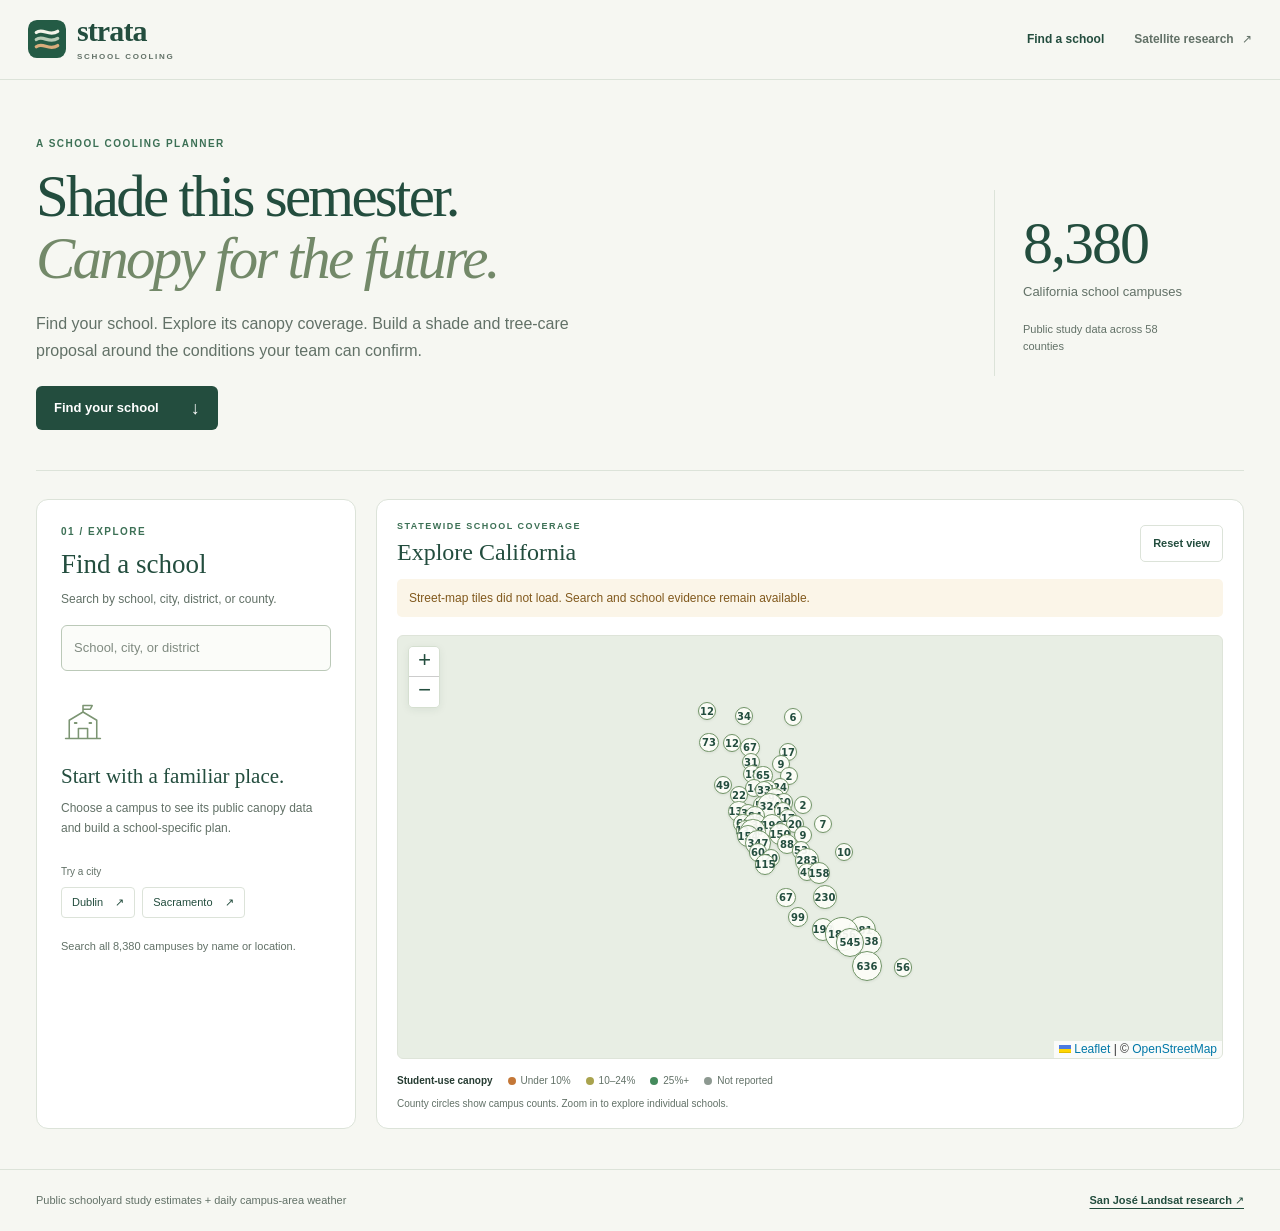
==== commit ee6bac98: "Replace zero-only heat levels with campus weather outlook" ====
--- a/web/index.html
+++ b/web/index.html
@@ -27,7 +27,7 @@
       <div class="evidence-heading"><div><p class="eyebrow">02 / SCHOOL EVIDENCE</p><h2 id="evidence-title" tabindex="-1">Choose a campus</h2><p id="school-location" class="subhead"></p></div><button id="clear-selection" class="text-button" type="button">Clear selection</button></div>
       <div class="evidence-grid">
         <article class="evidence-card canopy-card"><p class="card-kicker">TREE CANOPY / 2024 STUDY</p><h3>Where trees cover the campus</h3><div class="canopy-values"><div><span>Student-use areas</span><strong id="student-canopy">—</strong><div class="canopy-track" aria-hidden="true"><span id="student-canopy-fill"></span></div></div><div><span>Whole property</span><strong id="property-canopy">—</strong><div class="canopy-track" aria-hidden="true"><span id="property-canopy-fill"></span></div></div></div><p class="data-note">Study-reported canopy percentages for distinct areas. They cannot be subtracted to estimate usable shade. Values are estimates, not an on-site shade or planting audit; imagery acquisition date is not specified.</p><a class="source-link" href="https://www.greenschoolyards.org/tree-canopy-equity" target="_blank" rel="noreferrer">Study and methods ↗</a></article>
-        <article class="evidence-card heat-card"><p class="card-kicker">COMMUNITY HEAT CONTEXT / ZIP <span id="heat-zip">—</span></p><h3 id="forecast-title">Daily heat-health forecast</h3><p id="forecast-note" class="data-note">Strata checks CalHeatScore for the latest daily forecast for this ZIP area. This is not a schoolyard temperature or historical canopy measure.</p><div id="forecast-days" class="forecast-days" aria-label="Seven-day ZIP forecast"></div><p id="forecast-status" class="data-note"></p><a class="source-link" href="https://calheatscore.calepa.ca.gov/api/" target="_blank" rel="noreferrer">CalHeatScore documentation ↗</a></article>
+        <article class="evidence-card heat-card"><p class="card-kicker">CAMPUS-AREA WEATHER / 7-DAY OUTLOOK</p><h3 id="forecast-title">Daily forecast highs (°F)</h3><p id="forecast-note" class="data-note">Live weather-model forecast for the grid cell nearest the selected campus. It is not a schoolyard temperature or a heat-health rating.</p><div id="forecast-days" class="forecast-days" aria-label="Seven-day campus-area forecast highs in Fahrenheit"></div><p id="forecast-status" class="data-note"></p><a class="source-link" href="https://open-meteo.com/en/docs" target="_blank" rel="noreferrer">Open-Meteo forecast data ↗</a></article>
       </div>
       <div class="next-step"><span>FROM EVIDENCE TO ACTION</span><p>Compare a quick shade step with a longer-term canopy path using the conditions you know about this school.</p><button id="start-planning" class="plan-button" type="button" aria-controls="planner" aria-expanded="false">Build a plan <span aria-hidden="true">↓</span></button></div>
     </section>
@@ -67,6 +67,6 @@
       <p class="planner-boundary">These are planning candidates, not site approvals. The project has no field observations and does not estimate shade capacity, cooling, health benefits, or emissions savings. Structures require school facilities review; tree sites and care plans require school confirmation.</p>
     </section>
   </main>
-  <footer><span>Public schoolyard study estimates + community-level heat forecasts</span><a href="research.html">San José Landsat research ↗</a></footer>
-  <script src="vendor/leaflet.js"></script><script src="planner-rules.js"></script><script src="planner-calculator.js"></script><script src="planner-exports.js"></script><script src="planner-forecast.js"></script><script src="app.js?v=daily-forecast-20261023" defer></script>
+  <footer><span>Public schoolyard study estimates + daily campus-area weather</span><a href="research.html">San José Landsat research ↗</a></footer>
+  <script src="vendor/leaflet.js"></script><script src="planner-rules.js"></script><script src="planner-calculator.js"></script><script src="planner-exports.js"></script><script src="planner-weather.js"></script><script src="app.js?v=campus-weather-20261024" defer></script>
 </body></html>
